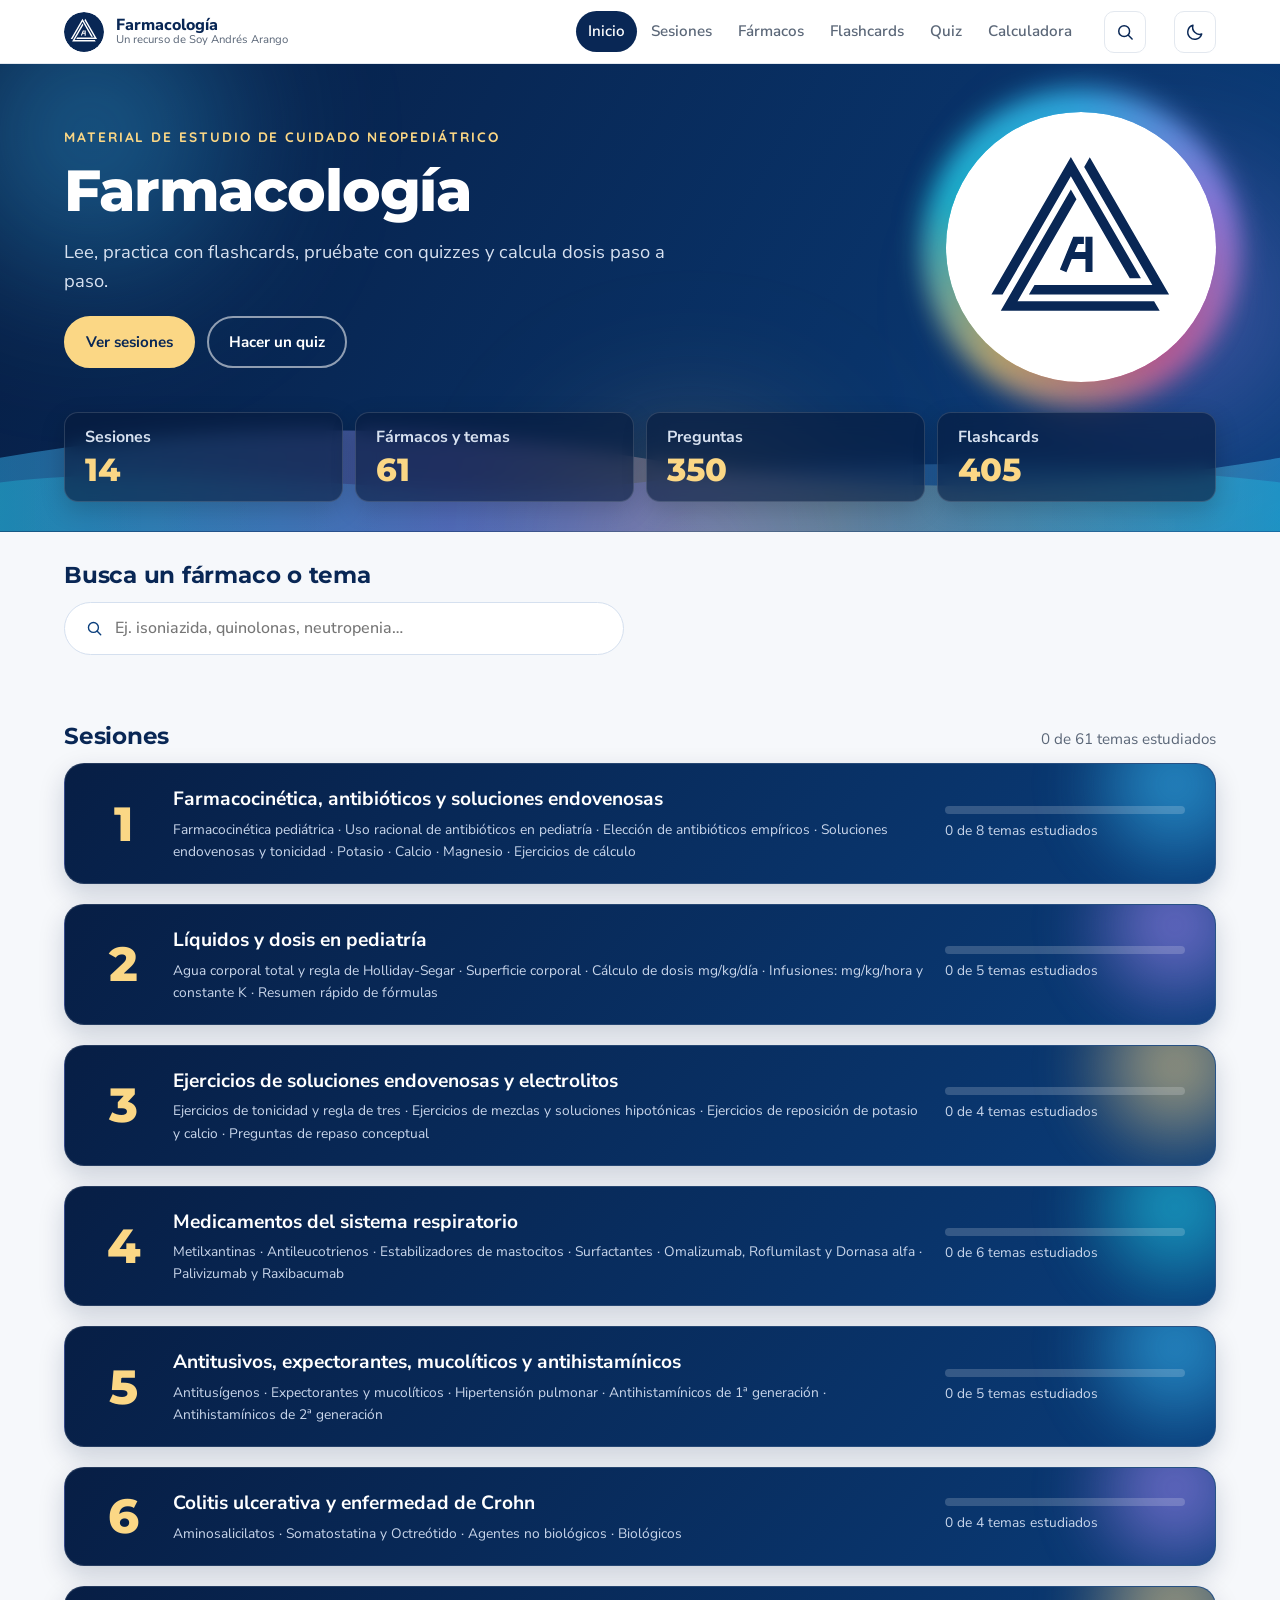
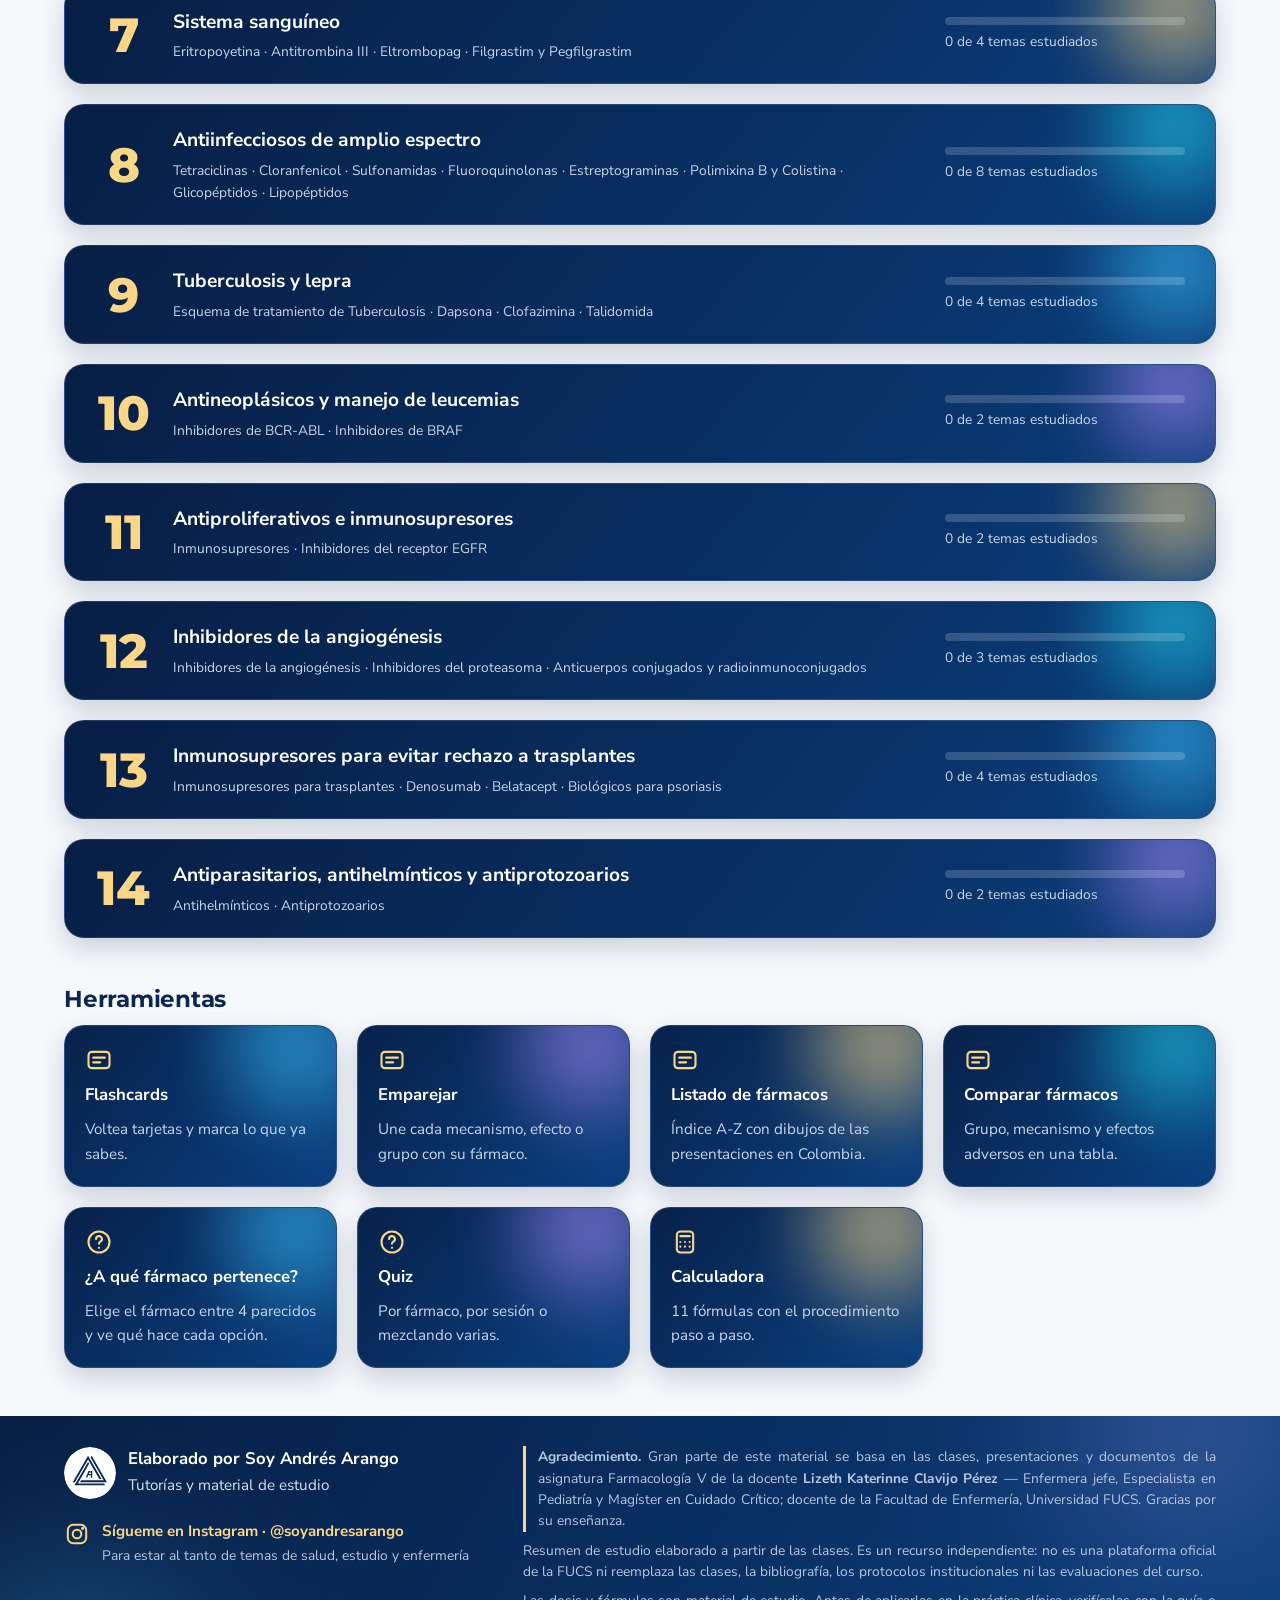
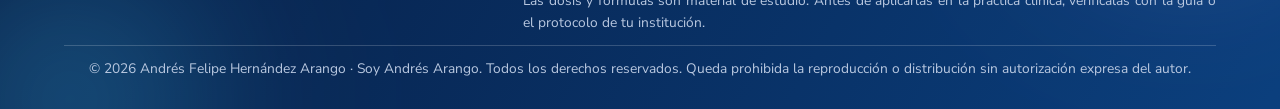
==== index.html @ 8462ab3a "Contenido de los temas más visual: tarjetas, fichas, pasos, puntos y datos destacados Co-Authored-By" ====
<!DOCTYPE html>
<html lang="es">
<head>
<meta charset="UTF-8">
<meta name="viewport" content="width=device-width, initial-scale=1.0">
<title>Farmacología · Soy Andrés Arango</title>
<meta name="description" content="Tutorías y material de estudio de Farmacología en Enfermería. Elaborado por Soy Andrés Arango.">
<meta name="author" content="Andrés Arango">
<meta name="robots" content="noindex, nofollow, noimageindex">
<meta name="color-scheme" content="light">
<!-- Pone el tema (claro u oscuro) antes de pintar para evitar el parpadeo -->
<script>(function(){var t=null;try{t=localStorage.getItem('farmacologia-tema');}catch(e){}if(t!=='oscuro'&&t!=='claro'){t='claro';}document.documentElement.setAttribute('data-tema',t);})();</script>
<link rel="icon" type="image/svg+xml" href="assets/branding/favicon.svg">
<link rel="icon" type="image/png" sizes="32x32" href="assets/branding/favicon-32.png">
<link rel="apple-touch-icon" href="assets/branding/apple-touch-icon.png">

<link rel="preconnect" href="https://fonts.googleapis.com">
<link rel="preconnect" href="https://fonts.gstatic.com" crossorigin>
<link rel="stylesheet" href="https://fonts.googleapis.com/css2?family=Quicksand:wght@500;600;700&family=Montserrat:wght@600;700;800;900&family=Nunito+Sans:opsz,wght@6..12,400;6..12,600;6..12,700;6..12,800&display=swap">

<link rel="stylesheet" href="css/01-variables.css?v=20261124h">
<link rel="stylesheet" href="css/02-base.css?v=20261124h">
<link rel="stylesheet" href="css/03-componentes.css?v=20261124h">
<link rel="stylesheet" href="css/04-vistas.css?v=20261124h">
<link rel="stylesheet" href="css/05-oscuro.css?v=20261124h">
</head>

<body>
<a class="saltar" href="#" data-accion="saltar">Saltar al contenido</a>

<header class="barra">
    <div class="barra__int">
        <a class="firma" href="#/inicio" aria-label="Farmacología, inicio. Un recurso de Soy Andrés Arango">
            <img class="firma__logo" src="assets/branding/logo-soy-andres-arango-circulo-azul.svg" alt="" width="40" height="40">
            <span class="firma__txt"><b>Farmacología</b><small>Un recurso de Soy Andrés Arango</small></span>
        </a>

        <nav class="nav" id="nav" aria-label="Principal">
            <a href="#/inicio"      data-sec="inicio">Inicio</a>
            <a href="#/sesiones"    data-sec="sesiones">Sesiones</a>
            <a href="#/farmacos"   data-sec="listado">Fármacos</a>
            <a href="#/flashcards"  data-sec="flashcards">Flashcards</a>
            <a href="#/quiz"        data-sec="quiz">Quiz</a>
            <a href="#/calculadora" data-sec="calculadora">Calculadora</a>
        </nav>

        <a class="btn-tema btn-lupa" href="#/buscar" data-sec="buscar" aria-label="Buscar" title="Buscar">
            <svg class="icono" viewBox="0 0 24 24" fill="none" stroke="currentColor" stroke-width="1.8" stroke-linecap="round" stroke-linejoin="round" aria-hidden="true"><circle cx="11" cy="11" r="6.5"/><path d="M16 16l4.5 4.5"/></svg>
        </a>

        <button type="button" class="btn-tema" data-accion="tema" aria-pressed="false" aria-label="Cambiar a modo oscuro" title="Modo oscuro">
            <svg class="icono luna" viewBox="0 0 24 24" fill="none" stroke="currentColor" stroke-width="1.8" stroke-linecap="round" stroke-linejoin="round" aria-hidden="true"><path d="M20 14.5A8.5 8.5 0 0 1 9.5 4a8.5 8.5 0 1 0 10.5 10.5z"/></svg>
            <svg class="icono sol" viewBox="0 0 24 24" fill="none" stroke="currentColor" stroke-width="1.8" stroke-linecap="round" stroke-linejoin="round" aria-hidden="true"><circle cx="12" cy="12" r="4"/><path d="M12 2.5v2.2M12 19.3v2.2M2.5 12h2.2M19.3 12h2.2M5.3 5.3l1.6 1.6M17.1 17.1l1.6 1.6M18.7 5.3l-1.6 1.6M6.9 17.1l-1.6 1.6"/></svg>
        </button>

        <button class="btn-icono barra__menu" aria-controls="nav" aria-expanded="false" aria-label="Abrir menú" data-accion="menu">
            <svg class="icono" viewBox="0 0 24 24" fill="none" stroke="currentColor" stroke-width="1.8" stroke-linecap="round" aria-hidden="true"><path d="M4 7h16M4 12h16M4 17h16"/></svg>
        </button>
    </div>
</header>

<main id="app" tabindex="-1"></main>

<footer class="pie">
    <div class="pie__int">
        <div>
            <div class="pie__autor">
                <img src="assets/branding/logo-soy-andres-arango-circulo-blanco.svg" alt="Logo Soy Andrés Arango" width="52" height="52">
                <div>
                    <b>Elaborado por Soy Andrés Arango</b>
                    <span>Tutorías y material de estudio</span>
                </div>
            </div>
            <a class="pie__insta" href="https://www.instagram.com/soyandresarango/" target="_blank" rel="noopener">
                <svg class="icono" viewBox="0 0 24 24" fill="none" stroke="currentColor" stroke-width="1.8" stroke-linecap="round" stroke-linejoin="round" aria-hidden="true"><rect x="3.5" y="3.5" width="17" height="17" rx="5"/><circle cx="12" cy="12" r="4"/><circle cx="17.2" cy="6.8" r=".6" fill="currentColor"/></svg>
                <span><b>Sígueme en Instagram · @soyandresarango</b><small>Para estar al tanto de temas de salud, estudio y enfermería</small></span>
            </a>
        </div>
        <div class="pie__nota">
            <p class="pie__gracias"><b>Agradecimiento.</b> Gran parte de este material se basa en las clases, presentaciones y documentos de la asignatura Farmacología V de la docente <b>Lizeth Katerinne Clavijo Pérez</b> — Enfermera jefe, Especialista en Pediatría y Magíster en Cuidado Crítico; docente de la Facultad de Enfermería, Universidad FUCS. Gracias por su enseñanza.</p>
            <p>Resumen de estudio elaborado a partir de las clases. Es un recurso independiente: no es una plataforma oficial de la FUCS ni reemplaza las clases, la bibliografía, los protocolos institucionales ni las evaluaciones del curso.</p>
            <p>Las dosis y fórmulas son material de estudio. Antes de aplicarlas en la práctica clínica, verifícalas con la guía o el protocolo de tu institución.</p>
        </div>
        <p class="pie__legal">© 2026 Andrés Felipe Hernández Arango · Soy Andrés Arango. Todos los derechos reservados. Queda prohibida la reproducción o distribución sin autorización expresa del autor.</p>
    </div>
</footer>

<!-- Orden de carga: datos → núcleo → componentes → vistas → arranque.
     Scripts clásicos (no módulos) para que funcione abriendo index.html con doble clic. -->
<script src="data/contenido.js?v=20261124h"></script>
<script src="data/presentaciones.js?v=20261124h"></script>

<script src="js/core/00-util.js?v=20261124h"></script>
<script src="js/core/01-markdown.js?v=20261124h"></script>
<script src="js/core/02-datos.js?v=20261124h"></script>
<script src="js/core/03-estado.js?v=20261124h"></script>
<script src="js/core/04-router.js?v=20261124h"></script>
<script src="js/core/05-acceso.js?v=20261124h"></script>
<script src="js/core/06-tema.js?v=20261124h"></script>
<script src="js/core/07-pares.js?v=20261124h"></script>

<script src="js/components/alcance.js?v=20261124h"></script>
<script src="js/components/flashcards.js?v=20261124h"></script>
<script src="js/components/quiz.js?v=20261124h"></script>
<script src="js/components/formulas.js?v=20261124h"></script>
<script src="js/components/banco.js?v=20261124h"></script>
<script src="js/components/frascos.js?v=20261124h"></script>

<script src="js/modules/inicio.js?v=20261124h"></script>
<script src="js/modules/sesiones.js?v=20261124h"></script>
<script src="js/modules/esquema.js?v=20261124h"></script>
<script src="js/modules/farmaco.js?v=20261124h"></script>
<script src="js/modules/practica.js?v=20261124h"></script>
<script src="js/modules/calculadora.js?v=20261124h"></script>
<script src="js/modules/examen.js?v=20261124h"></script>
<script src="js/modules/recurso.js?v=20261124h"></script>
<script src="js/modules/buscar.js?v=20261124h"></script>
<script src="js/modules/emparejar.js?v=20261124h"></script>
<script src="js/modules/distractores.js?v=20261124h"></script>
<script src="js/modules/comparar.js?v=20261124h"></script>
<script src="js/modules/listado.js?v=20261124h"></script>
<script src="js/modules/banco.js?v=20261124h"></script>
<script src="js/modules/progreso.js?v=20261124h"></script>

<script src="js/99-arranque.js?v=20261124h"></script>
</body>
</html>
---- css/01-variables.css ----
/* ============================================================
   FARMACOLOGÍA — Tokens de diseño
   Familia visual de los recursos de Soy Andrés Arango
   (OVA de Arritmias, JULIA): misma paleta, misma escala de
   espaciado, sombras teñidas de azul y radios amplios.

   UN COLOR, UN TRABAJO
   Azul profundo  → estructura: navegación, títulos, bloques clave.
   Azul           → interacción: enlaces, botones, foco.
   Amarillo       → acento: marca de "lo importante", nunca texto
                    sobre blanco (no alcanza contraste).
   Blanco         → la mayor parte de la superficie.
   Estados        → escala propia, SIEMPRE acompañada de texto
                    y de un glifo (no dependen sólo del color).
   ============================================================ */

:root {
    /* Paleta principal */
    --azul-profundo: #092755;
    --azul:          #0A3E7C;
    --amarillo:      #FBD785;
    --blanco:        #FFFFFF;

    /* Derivados */
    --azul-tinte:     #EEF3FA;      /* fondo de selección / hover */
    --azul-linea:     #D5E0EF;
    --amarillo-tinte: #FEF6E2;      /* fondo de notas pedagógicas */
    --amarillo-borde: #F1D08A;

    /* Texto y superficies */
    --tx:        #1F2A3A;
    --tx-suave:  #5B6778;
    --tx-tenue:  #637085;
    --bg:        #FFFFFF;
    --bg-alt:    #F6F8FB;
    --linea:     #E3E8EF;

    /* Estados de estudio (ver componente .estado) */
    --st-pendiente:  #637085;
    --st-estudio:    #0A3E7C;
    --st-practicado: #9A6A12;
    --st-dominado:   #3F7A52;

    /* Retroalimentación */
    --ok:        #2F6B45;
    --ok-fondo:  #E7F2EA;
    --err:       #9D2A1F;
    --err-fondo: #FAE9E6;

    /* Tipografía */
    --f-main:    'Nunito Sans', 'Segoe UI', system-ui, -apple-system, sans-serif;
    --f-display: 'Montserrat', 'Nunito Sans', 'Segoe UI', sans-serif;

    --t-xs:  .78rem;
    --t-sm:  .875rem;
    --t-md:  1rem;
    --t-lg:  1.15rem;
    --t-xl:  1.45rem;
    --t-2xl: clamp(1.7rem, 3.2vw, 2.3rem);

    /* Espaciado — escala 8 px (idéntica al OVA) */
    --s-1: 4px;
    --s-2: 8px;
    --s-3: 12px;
    --s-4: 20px;
    --s-5: 30px;
    --s-6: 48px;

    /* Forma */
    --r-lg: 20px;
    --r-md: 14px;
    --r-sm: 10px;
    --r-pill: 999px;
    --sombra:    0 10px 30px rgba(9, 39, 85, .07);
    --sombra-sm: 0 2px 6px rgba(9, 39, 85, .06);

    --ancho: 1120px;
    --alto-barra: 64px;
    --t-anim: .18s;
}

@media (prefers-reduced-motion: reduce) {
    :root { --t-anim: 0s; }
}

/* ── Tokens semánticos (permiten el modo oscuro sin tocar los componentes) ──
   --sup      superficie de tarjetas, paneles y barra
   --titulo   color de títulos y texto de énfasis
   --enlace   color de enlaces y acentos de interacción
   --sel      fondo de botones y elementos seleccionados
   --amb…     texto sobre los tintes ámbar de los datos de examen
   En modo claro valen exactamente lo que valían antes. */
:root {
    --sup: #FFFFFF;
    --titulo: var(--azul-profundo);
    --enlace: var(--azul);
    --sel: var(--azul-profundo);
    --amb: #6B4A06;
    --amb2: #5C4308;
    --amb3: #4A3606;
    --amb-ex: #8A5E0E;
}
---- css/02-base.css ----
/* ============================================================
   BASE · reinicio, tipografía, barra superior y pie
   ============================================================ */
*, *::before, *::after { box-sizing: border-box; }
html { -webkit-text-size-adjust: 100%; scroll-padding-top: calc(var(--alto-barra) + 16px); }
body {
    margin: 0; font-family: var(--f-main); font-size: var(--t-md); line-height: 1.6;
    color: var(--tx); background: var(--bg-alt);
}
img { max-width: 100%; height: auto; }
a { color: var(--enlace); text-underline-offset: 3px; }
a:hover { color: var(--titulo); }
h1, h2, h3, h4 { color: var(--titulo); line-height: 1.2; margin: 0 0 var(--s-3); }
h1 { font-family: var(--f-display); font-size: var(--t-2xl); font-weight: 800; letter-spacing: -.02em; }
h2 { font-size: var(--t-xl); font-weight: 800; }
h3 { font-size: var(--t-lg); font-weight: 700; }
p { margin: 0 0 var(--s-3); }
code { font-family: ui-monospace, Consolas, monospace; font-size: .92em; }
:focus-visible { outline: 3px solid var(--azul); outline-offset: 2px; border-radius: 4px; }
main:focus { outline: none; }
.icono { width: 1.15em; height: 1.15em; flex: none; }

/* ── Barra superior ── */
.barra {
    position: sticky; top: 0; z-index: 50; height: var(--alto-barra);
    background: var(--sup); border-bottom: 1px solid var(--linea);
}
.barra__int { max-width: var(--ancho); height: 100%; margin: 0 auto; padding: 0 var(--s-4); display: flex; align-items: center; gap: var(--s-4); }
.firma { display: flex; align-items: center; gap: var(--s-3); text-decoration: none; color: var(--titulo); margin-right: auto; }
.firma__logo { border-radius: 50%; flex: none; }
.firma__txt { display: flex; flex-direction: column; line-height: 1.15; }
.firma__txt b { font-weight: 800; font-size: 1rem; }
.firma__txt small { font-size: .7rem; color: var(--tx-suave); }
.nav { display: flex; gap: 2px; }
.nav a {
    padding: 8px 12px; border-radius: var(--r-pill); text-decoration: none;
    font-size: var(--t-sm); font-weight: 600; color: var(--tx-suave); white-space: nowrap;
}
.nav a:hover { background: var(--azul-tinte); color: var(--titulo); }
.nav a[aria-current="page"] { background: var(--sel); color: var(--blanco); }
.btn-icono { display: none; border: 1px solid var(--linea); background: var(--sup); width: 42px; height: 42px; border-radius: var(--r-sm); color: var(--titulo); cursor: pointer; align-items: center; justify-content: center; }
.btn-icono .icono { width: 22px; height: 22px; }

@media (max-width: 1120px) {
    .btn-icono { display: inline-flex; }
    .nav {
        display: none; position: absolute; top: var(--alto-barra); left: 0; right: 0;
        flex-direction: column; padding: var(--s-3) var(--s-4) var(--s-4);
        background: var(--sup); border-bottom: 1px solid var(--linea); box-shadow: var(--sombra);
    }
    .nav.abierta { display: flex; }
    .nav a { padding: 12px 14px; border-radius: var(--r-sm); }
}

/* ── Pie ── */
.pie { margin-top: var(--s-6); background: var(--azul-profundo); color: #D7E1F0; }
.pie__int { max-width: var(--ancho); margin: 0 auto; padding: var(--s-5) var(--s-4); display: grid; grid-template-columns: 1fr 1.4fr; gap: var(--s-5); }
.pie__autor { display: flex; align-items: center; gap: var(--s-3); margin-bottom: var(--s-4); }
.pie__autor img { border-radius: 50%; flex: none; }
.pie__autor b { display: block; color: var(--blanco); font-size: 1.05rem; }
.pie__autor span { font-size: var(--t-sm); }
.pie__insta { display: flex; gap: var(--s-3); align-items: flex-start; color: var(--amarillo); text-decoration: none; }
.pie__insta .icono { width: 26px; height: 26px; margin-top: 2px; }
.pie__insta b { display: block; font-size: var(--t-sm); }
.pie__insta small { color: #B9C8E0; font-size: var(--t-xs); }
.pie__insta:hover { color: var(--amarillo); text-decoration: none; }
.pie__insta:hover b { text-decoration: underline; text-underline-offset: 3px; }
.pie__insta:hover small { color: #D7E1F0; text-decoration: none; }
.pie__nota p { font-size: var(--t-xs); line-height: 1.55; margin-bottom: var(--s-2); color: #B9C8E0; }
.pie__copy { color: var(--blanco) !important; font-weight: 600; padding-top: var(--s-2); border-top: 1px solid rgba(255,255,255,.18); }
@media (max-width: 760px) { .pie__int { grid-template-columns: 1fr; } }

@media (prefers-reduced-motion: reduce) { * { transition: none !important; scroll-behavior: auto !important; } }
/* derechos de autor: mismo estilo que el texto de la nota, al final de la columna izquierda (alineado con el último renglón de la derecha) */
.pie__int > div:first-child { display: flex; flex-direction: column; }
.pie__copy--izq { margin: auto 0 0 !important; padding-top: var(--s-3); border-top: 0; font-size: var(--t-xs); line-height: 1.55; font-weight: 400; color: #B9C8E0 !important; text-align: justify; hyphens: auto; }
.pie__nota p { text-align: justify; hyphens: auto; }
.pie__nota { display: flex; flex-direction: column; justify-content: flex-end; }
.pie__nota p:last-child { margin-bottom: 0; }
---- css/03-componentes.css ----
/* ============================================================
   COMPONENTES · botones, chips, paneles, flashcards, quiz,
   barra de progreso, formularios
   ============================================================ */

/* ── Botones ── */
.btn {
    display: inline-flex; align-items: center; justify-content: center; gap: 8px;
    padding: 12px 20px; border: 2px solid var(--sel); border-radius: var(--r-pill);
    background: var(--sel); color: var(--blanco); font: inherit; font-weight: 700; font-size: var(--t-sm);
    text-decoration: none; cursor: pointer; transition: background var(--t-anim), transform var(--t-anim);
}
.btn:hover { background: var(--azul); border-color: var(--azul); color: var(--blanco); }
.btn:active { transform: translateY(1px); }
.btn:disabled { opacity: .45; cursor: not-allowed; }
.btn--sec { background: var(--sup); color: var(--titulo); border-color: var(--azul-linea); }
.btn--sec:hover { background: var(--azul-tinte); color: var(--titulo); border-color: var(--azul); }
.btn--amarillo { background: var(--amarillo); border-color: var(--amarillo); color: var(--titulo); }
.btn--amarillo:hover { background: #FFE3A3; border-color: #FFE3A3; color: var(--titulo); }
.btn--fantasma { background: transparent; border-color: rgba(255,255,255,.55); color: var(--blanco); }
.btn--fantasma:hover { background: rgba(255,255,255,.12); border-color: var(--blanco); color: var(--blanco); }
.btn--chico { padding: 7px 14px; font-size: var(--t-xs); }
.btn--sabe.btn--on, .btn--sabe:hover { background: var(--st-dominado); border-color: var(--st-dominado); color: var(--blanco); }
.btn--rep.btn--on { background: var(--amarillo-tinte); border-color: var(--amarillo-borde); color: var(--amb); }
.btn--rep { background: var(--sup); color: var(--amb); border-color: var(--amarillo-borde); }
.btn--rep:hover { background: var(--amarillo-tinte); color: var(--amb); border-color: var(--amarillo-borde); }
.fila-botones { display: flex; flex-wrap: wrap; gap: var(--s-3); margin-top: var(--s-4); }

/* ── Chips ── */
.chips { display: flex; flex-wrap: wrap; gap: var(--s-2); margin-bottom: var(--s-4); }
.chips--off { opacity: .4; pointer-events: none; }
.chip {
    display: inline-flex; align-items: center; padding: 6px 14px; border-radius: var(--r-pill);
    border: 1.5px solid var(--azul-linea); background: var(--sup); color: var(--titulo);
    font: inherit; font-size: var(--t-xs); font-weight: 600; cursor: pointer;
}
.chip:hover { background: var(--azul-tinte); }
.chip[aria-pressed="true"] { background: var(--sel); border-color: var(--sel); color: var(--blanco); }
.chip--fijo { cursor: default; background: var(--azul-tinte); border-color: transparent; }
.chip--fijo:hover { background: var(--azul-tinte); }
.chip--amarillo { background: var(--amarillo-tinte); border-color: var(--amarillo-borde); color: var(--amb); cursor: default; }

/* ── Paneles ── */
.panel { background: var(--sup); border: 1px solid var(--linea); border-radius: var(--r-lg); padding: var(--s-5); box-shadow: var(--sombra-sm); }
.panel__tit { font-size: var(--t-lg); }
.ayuda { color: var(--tx-suave); font-size: var(--t-sm); }
.ayuda--centro { text-align: center; margin-top: var(--s-3); }
.aviso { margin-top: var(--s-5); padding: var(--s-3) var(--s-4); background: var(--amarillo-tinte); border: 1px solid var(--amarillo-borde); border-radius: var(--r-md); font-size: var(--t-sm); color: var(--amb2); }
.vacio { text-align: center; padding: var(--s-6) var(--s-4); }

/* ── Formularios ── */
.campo { display: flex; flex-direction: column; gap: 6px; margin-bottom: var(--s-4); font-size: var(--t-sm); font-weight: 600; color: var(--titulo); }
.campo select, .campo input, .buscador input {
    font: inherit; font-weight: 500; color: var(--tx); padding: 11px 14px;
    border: 1.5px solid var(--azul-linea); border-radius: var(--r-sm); background: var(--sup); width: 100%;
}
.campo select:focus, .campo input:focus, .buscador input:focus { outline: 3px solid rgba(10,62,124,.25); border-color: var(--azul); }
.campo__inp { display: flex; align-items: center; gap: var(--s-2); }
.campo__inp em { font-style: normal; font-weight: 600; color: var(--tx-suave); white-space: nowrap; min-width: 4.5em; }
.check { display: flex; gap: var(--s-2); align-items: center; font-size: var(--t-sm); margin-bottom: var(--s-4); cursor: pointer; }
.check input { width: 18px; height: 18px; accent-color: var(--azul-profundo); }

/* ── Barra de progreso ── */
.barra-prog { height: 8px; background: var(--azul-tinte); border-radius: var(--r-pill); overflow: hidden; }
.barra-prog i { display: block; height: 100%; background: var(--azul); border-radius: var(--r-pill); transition: width .3s; }

/* ── Estado ── */
.estado { font-size: var(--t-xs); font-weight: 700; color: var(--st-pendiente); display: inline-flex; gap: 4px; align-items: center; }
.estado--ok { color: var(--st-dominado); }

/* ── Flashcards ── */
.fc__top { display: flex; justify-content: space-between; align-items: center; gap: var(--s-3); margin-bottom: var(--s-2); font-size: var(--t-sm); color: var(--tx-suave); }
.fc .barra-prog, .quiz .barra-prog { margin-bottom: var(--s-4); }
.fc__carta {
    display: flex; flex-direction: column; justify-content: center; align-items: center; text-align: center; gap: var(--s-3);
    width: 100%; min-height: 280px; padding: var(--s-5); cursor: pointer; font: inherit; color: var(--blanco);
    background: linear-gradient(160deg, var(--azul-profundo), var(--azul)); border: 0; border-radius: var(--r-lg); box-shadow: var(--sombra);
}
.fc__carta--resp { background: var(--sup); color: var(--tx); border: 2px solid var(--azul); }
.fc__lado { font-size: var(--t-xs); font-weight: 800; letter-spacing: .12em; text-transform: uppercase; color: var(--amarillo); }
.fc__carta--resp .fc__lado { color: var(--enlace); }
.fc__txt { font-size: 1.3rem; font-weight: 600; line-height: 1.4; }
.fc__pista { font-size: var(--t-xs); opacity: .75; }
.fc__acciones { display: flex; flex-wrap: wrap; gap: var(--s-2); justify-content: center; margin-top: var(--s-4); }

/* ── Quiz ── */
.quiz__tipo { font-size: var(--t-xs); font-weight: 800; letter-spacing: .1em; text-transform: uppercase; color: var(--enlace); margin-bottom: var(--s-2); }
.quiz__texto { font-size: 1.3rem; font-weight: 700; margin-bottom: var(--s-4); }
.opciones { display: grid; gap: var(--s-3); }
.op {
    display: flex; gap: var(--s-3); align-items: flex-start; text-align: left; width: 100%; padding: 14px 16px;
    background: var(--sup); border: 2px solid var(--azul-linea); border-radius: var(--r-md);
    font: inherit; color: var(--tx); cursor: pointer; transition: border-color var(--t-anim), background var(--t-anim);
}
.op b { flex: none; width: 28px; height: 28px; display: grid; place-items: center; border-radius: 50%; background: var(--azul-tinte); color: var(--titulo); font-size: var(--t-sm); text-transform: uppercase; }
.op:hover:not(:disabled) { border-color: var(--azul); background: var(--azul-tinte); }
.op:disabled { cursor: default; }
.op--ok { border-color: var(--ok); background: var(--ok-fondo); }
.op--ok b { background: var(--ok); color: var(--blanco); }
.op--mal { border-color: var(--err); background: var(--err-fondo); }
.op--mal b { background: var(--err); color: var(--blanco); }
.feedback { margin-top: var(--s-4); padding: var(--s-3) var(--s-4); border-radius: var(--r-md); font-size: var(--t-sm); }
.feedback--ok { background: var(--ok-fondo); color: var(--ok); }
.feedback--mal { background: var(--err-fondo); color: var(--err); }
.feedback a { color: inherit; font-weight: 700; }
.resultado { text-align: center; }
.resultado__big { font-family: var(--f-display); font-size: 4rem; color: var(--titulo); line-height: 1; margin: var(--s-3) 0; }
.resultado__big small { font-size: 1.6rem; color: var(--tx-tenue); }
.resultado__num { font-size: var(--t-lg); }
.resultado .fila-botones { justify-content: center; }
.resultado h3 { text-align: left; margin-top: var(--s-5); }
.falladas { text-align: left; padding-left: 1.2em; font-size: var(--t-sm); }
.falladas li { margin-bottom: var(--s-3); }
.ok-txt { color: var(--ok); font-weight: 600; }
.mal-txt { color: var(--err); font-weight: 600; }
---- css/04-vistas.css ----
/* ============================================================
   VISTAS · inicio, sesiones, lectura de fármaco, calculadora,
   datos de examen, progreso
   ============================================================ */
.pagina { max-width: var(--ancho); margin: 0 auto; padding: var(--s-5) var(--s-4) 0; }
.pagina--lectura { max-width: 860px; }
.pagina--estrecha { max-width: 720px; }
.cabecera { margin-bottom: var(--s-5); }
.eyebrow { font-size: var(--t-xs); font-weight: 800; letter-spacing: .12em; text-transform: uppercase; color: var(--enlace); margin-bottom: var(--s-2); }
.eyebrow--claro { color: var(--amarillo); }
.lead { font-size: var(--t-lg); color: var(--tx-suave); max-width: none; }
.migas { display: flex; flex-wrap: wrap; gap: var(--s-2); font-size: var(--t-sm); color: var(--tx-suave); margin-bottom: var(--s-4); }
.migas a { text-decoration: none; }
.migas b { color: var(--titulo); font-weight: 600; }
.cabecera__prog { max-width: 420px; }
.cabecera__prog small { color: var(--tx-suave); font-size: var(--t-xs); }

/* ── Hero ── */
.hero { background: linear-gradient(135deg, var(--azul-profundo) 0%, var(--azul) 100%); color: var(--blanco); }
.hero__int { max-width: var(--ancho); margin: 0 auto; padding: var(--s-6) var(--s-4) var(--s-5); }
.hero h1 { color: var(--blanco); font-size: clamp(2.3rem, 6vw, 3.6rem); margin-bottom: var(--s-3); }
.hero__lead { font-size: var(--t-lg); color: #D7E1F0; max-width: 58ch; }
.cifras { display: grid; grid-template-columns: repeat(auto-fit, minmax(150px, 1fr)); gap: var(--s-3); margin: var(--s-5) 0 0; }
.cifras > div { background: rgba(255,255,255,.1); border-radius: var(--r-md); padding: var(--s-3) var(--s-4); }
.cifras dt { font-size: var(--t-xs); color: #B9C8E0; font-weight: 600; }
.cifras dd { margin: 0; font-family: var(--f-display); font-size: 2rem; line-height: 1.2; color: var(--amarillo); }
.cifras--claro { margin: 0 0 var(--s-5); }
.cifras--claro > div { background: var(--sup); border: 1px solid var(--linea); }
.cifras--claro dt { color: var(--tx-suave); }
.cifras--claro dd { color: var(--titulo); }
.cifras--claro dd small { font-size: 1rem; color: var(--tx-tenue); }

/* ── Inicio ── */
.seccion-inicio { margin-bottom: var(--s-6); }
.seccion-inicio__cab { display: flex; justify-content: space-between; align-items: baseline; flex-wrap: wrap; gap: var(--s-2); }
.buscador { display: flex; align-items: center; gap: var(--s-3); background: var(--sup); border: 1.5px solid var(--azul-linea); border-radius: var(--r-pill); padding: 0 var(--s-4); max-width: 560px; margin-bottom: var(--s-4); color: var(--enlace); }
.buscador input { border: 0; padding: 13px 0; background: transparent; }
.buscador input:focus { outline: none; }
.buscador:focus-within { border-color: var(--azul); outline: 3px solid rgba(10,62,124,.2); }
.rejilla { display: grid; grid-template-columns: repeat(auto-fill, minmax(260px, 1fr)); gap: var(--s-4); }
.lista-sesiones { display: grid; gap: var(--s-4); }
.herramientas { display: grid; grid-template-columns: repeat(auto-fit, minmax(220px, 1fr)); gap: var(--s-4); }
.herr { display: flex; flex-direction: column; gap: var(--s-2); padding: var(--s-4); background: var(--sup); border: 1px solid var(--linea); border-radius: var(--r-lg); text-decoration: none; color: var(--tx); box-shadow: var(--sombra-sm); transition: transform var(--t-anim), box-shadow var(--t-anim), border-color var(--t-anim); }
.herr:hover { transform: translateY(-2px); box-shadow: var(--sombra); border-color: var(--azul); color: var(--tx); }
.herr .icono { width: 28px; height: 28px; color: var(--enlace); }
.herr b { color: var(--titulo); font-size: 1.05rem; }
.herr span { font-size: var(--t-sm); color: var(--tx-suave); }
.herr--ex { background: var(--amarillo-tinte); border-color: var(--amarillo-borde); }
.herr--ex .icono { color: #9A6A12; }

.tarjeta-s { display: grid; grid-template-columns: auto 1fr minmax(160px, 240px); gap: var(--s-4); align-items: center; padding: var(--s-4) var(--s-5); background: var(--sup); border: 1px solid var(--linea); border-radius: var(--r-lg); text-decoration: none; color: var(--tx); box-shadow: var(--sombra-sm); transition: transform var(--t-anim), box-shadow var(--t-anim), border-color var(--t-anim); }
.tarjeta-s:hover { transform: translateY(-2px); box-shadow: var(--sombra); border-color: var(--azul); color: var(--tx); }
.tarjeta-s__n { font-family: var(--f-display); font-size: 3rem; line-height: 1; color: var(--enlace); min-width: 1.2em; text-align: center; }
.tarjeta-s__txt small { display: block; font-size: var(--t-xs); font-weight: 800; letter-spacing: .1em; text-transform: uppercase; color: var(--tx-tenue); }
.tarjeta-s__txt b { display: block; font-size: 1.2rem; color: var(--titulo); }
.tarjeta-s__lista { display: block; font-size: var(--t-xs); color: var(--tx-suave); margin-top: 4px; }
.tarjeta-s__prog small { display: block; margin-top: 6px; font-size: var(--t-xs); color: var(--tx-suave); }
@media (max-width: 700px) { .tarjeta-s { grid-template-columns: auto 1fr; } .tarjeta-s__prog { grid-column: 1 / -1; } }

.tarjeta-f { display: flex; flex-direction: column; gap: var(--s-2); padding: var(--s-4); background: var(--sup); border: 1px solid var(--linea); border-radius: var(--r-lg); text-decoration: none; color: var(--tx); box-shadow: var(--sombra-sm); transition: transform var(--t-anim), box-shadow var(--t-anim), border-color var(--t-anim); }
.tarjeta-f:hover { transform: translateY(-2px); box-shadow: var(--sombra); border-color: var(--azul); color: var(--tx); }
.tarjeta-f__top { display: flex; justify-content: space-between; align-items: center; gap: var(--s-2); }
.tarjeta-f__nom { font-size: 1.1rem; color: var(--titulo); line-height: 1.25; }
.tarjeta-f__grupo { font-size: var(--t-sm); color: var(--tx-suave); flex: 1; }
.tarjeta-f__meta { display: flex; flex-wrap: wrap; gap: var(--s-3); font-size: var(--t-xs); color: var(--tx-tenue); font-weight: 600; padding-top: var(--s-2); border-top: 1px solid var(--linea); }

.bloque-sesion { margin-bottom: var(--s-6); }
.bloque-sesion__cab { display: flex; justify-content: space-between; align-items: flex-end; flex-wrap: wrap; gap: var(--s-3); margin-bottom: var(--s-4); }
.bloque-sesion__cab h2 { margin: 0; }
.bloque-sesion__cab h2 a { text-decoration: none; }
.bloque-sesion__prog { width: 240px; max-width: 100%; }
.bloque-sesion__prog small { font-size: var(--t-xs); color: var(--tx-suave); }

/* ── Fármaco ── */
.meta { display: grid; gap: var(--s-3); margin: var(--s-4) 0; }
.meta span { padding: var(--s-3) var(--s-4); background: var(--sup); border-left: 4px solid var(--amarillo); border-radius: var(--r-sm); box-shadow: var(--sombra-sm); font-weight: 600; color: var(--titulo); }
.meta small { display: block; font-size: var(--t-xs); font-weight: 700; letter-spacing: .06em; text-transform: uppercase; color: var(--tx-tenue); }
.etiquetas { display: flex; flex-wrap: wrap; gap: var(--s-2); }
.indice { display: flex; flex-wrap: wrap; gap: var(--s-2); align-items: center; padding: var(--s-3) var(--s-4); background: var(--sup); border: 1px solid var(--linea); border-radius: var(--r-md); margin-bottom: var(--s-5); font-size: var(--t-sm); }
.indice b { color: var(--tx-suave); margin-right: var(--s-2); }
.indice a { padding: 4px 12px; background: var(--azul-tinte); border-radius: var(--r-pill); text-decoration: none; font-weight: 600; font-size: var(--t-xs); }
.indice a:hover { background: var(--azul-linea); }

.contenido { background: var(--sup); border: 1px solid var(--linea); border-radius: var(--r-lg); padding: var(--s-5); box-shadow: var(--sombra-sm); }
.seccion { padding-bottom: var(--s-4); }
.seccion + .seccion { border-top: 1px solid var(--linea); padding-top: var(--s-5); }
.seccion h2 { font-size: 1.35rem; }
.seccion h3 { margin-top: var(--s-4); }
.contenido ul, .contenido ol { padding-left: 1.3em; margin: 0 0 var(--s-3); }
.contenido li { margin-bottom: 4px; }
.contenido li > ul, .contenido li > ol { margin: 4px 0; }
.contenido strong { color: var(--titulo); }
.tabla-wrap { overflow-x: auto; margin: var(--s-3) 0 var(--s-4); border: 1px solid var(--linea); border-radius: var(--r-md); }
table { border-collapse: collapse; width: 100%; font-size: var(--t-sm); min-width: 420px; }
th { background: var(--azul-profundo); color: var(--blanco); text-align: left; font-weight: 700; padding: 10px 14px; }
td { padding: 10px 14px; border-top: 1px solid var(--linea); vertical-align: top; }
tbody tr:nth-child(even) { background: var(--bg-alt); }
tr.fila-examen, tr.fila-examen:nth-child(even) { background: var(--amarillo-tinte); box-shadow: inset 4px 0 0 var(--amarillo); }
li.item-examen { background: var(--amarillo-tinte); border-radius: 6px; padding: 2px 8px; margin-left: -8px; list-style-position: inside; }
blockquote { margin: var(--s-3) 0 var(--s-4); padding: var(--s-3) var(--s-4); border-radius: var(--r-md); }
blockquote p { margin: 0; }
blockquote p + p { margin-top: var(--s-2); }
blockquote.dato { background: var(--amarillo-tinte); border: 1.5px solid var(--amarillo-borde); border-left: 6px solid var(--amarillo); color: var(--amb3); }
blockquote.dato strong { color: var(--amb2); }
blockquote.nota { background: var(--azul-tinte); border-left: 4px solid var(--azul); }
.badge-examen { display: inline-block; vertical-align: middle; margin-left: var(--s-2); padding: 3px 10px; border-radius: var(--r-pill); background: var(--amarillo-tinte); border: 1px solid var(--amarillo-borde); color: var(--amb); font-family: var(--f-main); font-size: var(--t-xs); font-weight: 800; letter-spacing: .02em; }
pre { background: var(--azul-tinte); padding: var(--s-3) var(--s-4); border-radius: var(--r-md); overflow-x: auto; }
hr { border: 0; border-top: 1px solid var(--linea); margin: var(--s-4) 0; }
.paginado { display: flex; justify-content: space-between; gap: var(--s-3); margin-top: var(--s-5); }
.paginado a { display: flex; align-items: center; gap: var(--s-3); padding: var(--s-3) var(--s-4); background: var(--sup); border: 1px solid var(--linea); border-radius: var(--r-md); text-decoration: none; font-weight: 700; color: var(--titulo); max-width: 48%; }
.paginado a:hover { border-color: var(--azul); background: var(--azul-tinte); }
.paginado small { display: block; font-size: var(--t-xs); font-weight: 600; color: var(--tx-tenue); }
.paginado__sig { margin-left: auto; text-align: right; }

/* ── Practicar ── */
.barra-alcance { display: flex; justify-content: space-between; align-items: center; flex-wrap: wrap; gap: var(--s-3); padding: var(--s-3) var(--s-4); margin-bottom: var(--s-4); background: var(--sup); border: 1px solid var(--linea); border-radius: var(--r-md); font-size: var(--t-sm); }
.barra-alcance small { color: var(--tx-tenue); text-transform: uppercase; letter-spacing: .08em; font-weight: 700; }
.alcance__cuenta { font-size: var(--t-sm); font-weight: 600; color: var(--enlace); margin: 0 0 var(--s-3); }

/* ── Calculadora ── */
.calc { display: grid; grid-template-columns: 300px 1fr; gap: var(--s-5); align-items: start; }
.calc__lista { display: grid; gap: var(--s-2); position: sticky; top: calc(var(--alto-barra) + 16px); }
.calc__op { display: flex; gap: var(--s-3); align-items: center; text-align: left; padding: 10px 14px; background: var(--sup); border: 1.5px solid var(--linea); border-radius: var(--r-md); font: inherit; color: var(--tx); cursor: pointer; }
.calc__op:hover { border-color: var(--azul); background: var(--azul-tinte); }
.calc__op[aria-current="true"] { border-color: var(--sel); background: var(--sel); color: var(--blanco); }
.calc__op b { display: block; font-size: var(--t-sm); }
.calc__op small { display: block; font-size: var(--t-xs); opacity: .75; line-height: 1.3; }
.calc__n { flex: none; width: 28px; height: 28px; display: grid; place-items: center; border-radius: 50%; background: var(--azul-tinte); color: var(--titulo); font-weight: 800; font-size: var(--t-xs); }
.calc__op[aria-current="true"] .calc__n { background: var(--amarillo); }
.calc__panel { background: var(--sup); border: 1px solid var(--linea); border-radius: var(--r-lg); padding: var(--s-5); box-shadow: var(--sombra-sm); }
.calc__form { margin: var(--s-4) 0; max-width: 520px; }
.calc__vacio { padding: var(--s-4); background: var(--bg-alt); border: 1.5px dashed var(--azul-linea); border-radius: var(--r-md); text-align: center; color: var(--tx-suave); font-size: var(--t-sm); }
.resultados { display: grid; grid-template-columns: repeat(auto-fit, minmax(180px, 1fr)); gap: var(--s-3); margin-bottom: var(--s-4); }
.res { padding: var(--s-3) var(--s-4); background: var(--azul-profundo); color: var(--blanco); border-radius: var(--r-md); }
.res small { display: block; font-size: var(--t-xs); color: #B9C8E0; font-weight: 600; }
.res b { font-family: var(--f-display); font-size: 1.9rem; font-weight: 800; color: var(--amarillo); line-height: 1.2; }
.res span { margin-left: 6px; font-size: var(--t-sm); color: #D7E1F0; }
.pasos { list-style: none; padding: 0; margin: 0; display: grid; gap: var(--s-3); counter-reset: paso; }
.pasos li { padding: var(--s-3) var(--s-4); background: var(--bg-alt); border-left: 4px solid var(--azul); border-radius: var(--r-sm); }
.pasos li > b { display: block; color: var(--titulo); margin-bottom: var(--s-2); }
.paso__f { display: flex; flex-wrap: wrap; gap: var(--s-2); align-items: baseline; margin-bottom: 4px; }
.paso__f small { flex: none; min-width: 6.5em; font-size: var(--t-xs); font-weight: 700; color: var(--tx-tenue); text-transform: uppercase; letter-spacing: .06em; }
.paso__f code { white-space: pre-wrap; color: var(--tx); }
.paso__r { margin-top: var(--s-2); font-weight: 800; color: var(--enlace); font-size: 1.05rem; }
.paso__n { margin: var(--s-2) 0 0; font-size: var(--t-xs); color: var(--tx-suave); }
@media (max-width: 860px) {
    .calc { grid-template-columns: 1fr; }
    .calc__lista { position: static; grid-template-columns: repeat(auto-fit, minmax(210px, 1fr)); }
}

/* ── Datos de examen ── */
.ex-grupo { background: var(--sup); border: 1px solid var(--linea); border-radius: var(--r-lg); padding: var(--s-4) var(--s-5); margin-bottom: var(--s-4); box-shadow: var(--sombra-sm); }
.ex-grupo h3 a { text-decoration: none; }
.ex-lista { list-style: none; padding: 0; margin: 0; display: grid; gap: var(--s-3); }
.ex-lista li { padding: var(--s-3) var(--s-4); background: var(--amarillo-tinte); border-left: 5px solid var(--amarillo); border-radius: var(--r-sm); }
.ex-lista p { margin: 0; color: var(--amb3); }
.ex__sec { display: block; font-size: var(--t-xs); font-weight: 800; letter-spacing: .08em; text-transform: uppercase; color: var(--amb-ex); margin-bottom: 2px; }
.ex--sec { background: var(--azul-tinte); border-left-color: var(--azul); }
.ex--sec p { color: var(--tx); }

/* ── Progreso ── */
.debiles, .historial { list-style: none; padding: 0; margin: 0 0 var(--s-3); display: grid; gap: var(--s-2); }
.debiles li, .historial li { display: flex; align-items: center; gap: var(--s-3); flex-wrap: wrap; padding: var(--s-3) var(--s-4); background: var(--sup); border: 1px solid var(--linea); border-radius: var(--r-md); }
.debiles li a:first-child { text-decoration: none; margin-right: auto; }
.debiles span, .historial span { font-size: var(--t-sm); color: var(--tx-suave); }
.historial li b { flex: 1; font-size: var(--t-sm); }
.historial__nota { font-weight: 700; }

/* ── Modo estudio ── */
.sesion-estudio { display: grid; grid-template-columns: minmax(0, 380px) 1fr; gap: var(--s-5); align-items: start; }
.pila { display: grid; gap: var(--s-4); }
.segmento { display: flex; flex-wrap: wrap; gap: var(--s-2); }
.segmento button { display: flex; flex-direction: column; align-items: center; min-width: 78px; padding: 10px 14px; border: 1.5px solid var(--azul-linea); border-radius: var(--r-md); background: var(--sup); font: inherit; font-weight: 700; font-size: var(--t-sm); color: var(--titulo); cursor: pointer; }
.segmento button small { font-size: .68rem; font-weight: 600; color: var(--tx-suave); }
.segmento button:hover { background: var(--azul-tinte); }
.segmento button[aria-pressed="true"] { background: var(--sel); border-color: var(--sel); color: var(--blanco); }
.segmento button[aria-pressed="true"] small { color: var(--amarillo); }
.aviso--azul { margin: 0; background: var(--azul-tinte); border-color: var(--azul-linea); color: var(--titulo); }
.tarjeta { background: var(--sup); border: 1px solid var(--linea); border-radius: var(--r-lg); padding: var(--s-5); box-shadow: var(--sombra-sm); }
.tarjeta--alt { background: var(--azul-profundo); border-color: var(--azul-profundo); color: #D7E1F0; }
.tarjeta--alt h3 { color: var(--blanco); }
.tarjeta--alt .eyebrow { color: var(--amarillo); }
.tarjeta--alt .ayuda { color: #B9C8E0; }
.tarjeta--alt .btn { background: var(--amarillo); border-color: var(--amarillo); color: var(--titulo); }
.tarjeta--alt .btn:hover { background: #FFE3A3; border-color: #FFE3A3; }
.tarjeta--alt .btn--sec { background: transparent; border-color: rgba(255,255,255,.5); color: var(--blanco); }
.tarjeta--alt .btn--sec:hover { background: rgba(255,255,255,.12); }
.reloj-caja { text-align: center; }
.reloj { font-family: var(--f-display); font-size: clamp(3.4rem, 10vw, 5.5rem); line-height: 1.1; color: var(--blanco); margin: var(--s-3) 0; letter-spacing: .02em; }
.fila-botones--centro { justify-content: center; }
.bloques { list-style: none; margin: 0; padding: 0; display: grid; gap: var(--s-2); }
.bloque { display: flex; gap: var(--s-3); align-items: flex-start; padding: var(--s-3) var(--s-4); background: var(--sup); border: 1px solid var(--linea); border-radius: var(--r-md); }
.bloque__min { flex: none; width: 52px; text-align: center; font-family: var(--f-display); font-size: 1.5rem; color: var(--enlace); line-height: 1; }
.bloque__min small { display: block; font-family: var(--f-main); font-size: .65rem; font-weight: 700; color: var(--tx-tenue); text-transform: uppercase; }
.bloque b { display: block; color: var(--titulo); }
.bloque span { font-size: var(--t-sm); color: var(--tx-suave); }
.bloque.activo { border-color: var(--azul); box-shadow: 0 0 0 2px rgba(10,62,124,.18); }
.bloque.hecho { opacity: .55; }
.bloque.hecho b::before { content: "✓ "; color: var(--st-dominado); }
@media (max-width: 860px) { .sesion-estudio { grid-template-columns: 1fr; } }

/* ── Impresión (taller para copiar a mano o guardar en PDF) ── */
@media print {
    .barra, .pie, .migas, .indice, .paginado, .fila-botones, .btn { display: none !important; }
    body { background: #fff; }
    .pagina { max-width: none; padding: 0; }
    .contenido { border: 0; box-shadow: none; padding: 0; }
    .seccion { break-inside: avoid-page; }
    blockquote.dato { background: #fff; border: 1px solid #999; }
}

/* ── Acceso con clave (Datos examen) ── */
.candado { text-align: center; }
.candado__icono { width: 64px; height: 64px; margin: 0 auto var(--s-3); display: grid; place-items: center; border-radius: 50%; background: var(--azul-profundo); color: var(--amarillo); }
.candado__icono .icono { width: 30px; height: 30px; }
.candado .lead { margin-left: auto; margin-right: auto; }
.candado__form { max-width: 360px; margin: var(--s-4) auto 0; text-align: left; }
.candado__error { color: var(--err); background: var(--err-fondo); border-radius: var(--r-sm); padding: var(--s-2) var(--s-3); font-size: var(--t-sm); font-weight: 600; }
.candado .fila-botones { justify-content: center; }

/* ── Portada: texto a la izquierda, insignia del logo a la derecha ── */
.hero__fila { display: grid; grid-template-columns: minmax(0, 1fr) auto; gap: var(--s-5); align-items: center; }
.hero__logo { width: clamp(180px, 24vw, 270px); height: auto; border-radius: 50%; box-shadow: 0 14px 40px rgba(0, 0, 0, .28); }
@media (max-width: 760px) {
    .hero__fila { grid-template-columns: 1fr; gap: var(--s-4); }
    .hero__logo { order: -1; width: 96px; }
}

/* ── Acceso con clave: barra discreta al final de Sesiones ── */
.acceso-clave { display: flex; align-items: center; gap: var(--s-3); margin-top: var(--s-5); padding: 9px 16px; background: var(--sup); border: 1px solid var(--linea); border-radius: var(--r-md); text-decoration: none; color: var(--tx-suave); transition: border-color var(--t-anim), background var(--t-anim); }
.acceso-clave:hover { border-color: var(--azul-linea); background: var(--azul-tinte); color: var(--tx-suave); }
.acceso-clave__ico, .acceso-clave__ir { flex: none; display: grid; place-items: center; color: var(--tx-tenue); }
.acceso-clave__ico .icono { width: 18px; height: 18px; }
.acceso-clave__ir { margin-left: auto; }
.acceso-clave__ir .icono { width: 16px; height: 16px; }
.acceso-clave__txt { display: flex; flex-direction: column; line-height: 1.3; min-width: 0; }
.acceso-clave__txt b { font-size: var(--t-sm); font-weight: 700; color: var(--tx-suave); }
.acceso-clave__txt small { font-size: var(--t-xs); color: var(--tx-tenue); }

/* ── Banco de examen: simulacro y práctica ── */
.sim-top { display: flex; justify-content: space-between; align-items: center; gap: var(--s-3); margin-bottom: var(--s-2); font-size: var(--t-sm); color: var(--tx-suave); }
.sim-reloj { font-family: var(--f-display); font-size: 1.6rem; color: var(--titulo); letter-spacing: .02em; }
.sim-reloj--alerta { color: var(--err); }
.sim-nav { display: flex; flex-wrap: wrap; gap: 6px; margin: 0 0 var(--s-4); }
.sim-nav button { width: 34px; height: 34px; padding: 0; border-radius: 50%; border: 1.5px solid var(--azul-linea); background: var(--sup); font: inherit; font-size: var(--t-xs); font-weight: 700; color: var(--tx-suave); cursor: pointer; }
.sim-nav button.resp { background: var(--azul-tinte); color: var(--titulo); border-color: var(--azul); }
.sim-nav button[aria-current="true"] { background: var(--sel); border-color: var(--sel); color: var(--blanco); }
.op--sel { border-color: var(--azul); background: var(--azul-tinte); }
.op--sel b { background: var(--sel); color: var(--blanco); }
.caso { font-size: 1.05rem; line-height: 1.55; margin-bottom: var(--s-4); }
.just { display: block; margin-top: var(--s-2); color: var(--tx); }
.feedback .just { color: inherit; }
details.rev { text-align: left; border: 1px solid var(--linea); border-radius: var(--r-md); padding: var(--s-2) var(--s-4); margin-bottom: var(--s-2); background: var(--bg-alt); }
details.rev summary { cursor: pointer; padding: var(--s-2) 0; font-size: var(--t-sm); }
details.rev summary small { color: var(--tx-tenue); margin-left: var(--s-2); }
details.rev p { font-size: var(--t-sm); margin: var(--s-2) 0; }
.resultado details.rev { margin-left: 0; }

/* ── Buscador global ── */
.buscador-panel { margin-bottom: var(--s-4); }
.buscador--grande { max-width: none; margin-bottom: var(--s-3); }
.filtros-fila { display: grid; grid-template-columns: 1fr 1fr auto; gap: var(--s-3); align-items: end; }
.filtros-fila .campo { margin-bottom: 0; }
@media (max-width: 700px) { .filtros-fila { grid-template-columns: 1fr; } .filtros-fila .btn { justify-self: start; } }
.resultados-b { display: grid; gap: var(--s-3); }
.res-b { background: var(--sup); border: 1px solid var(--linea); border-radius: var(--r-lg); padding: var(--s-4) var(--s-5); box-shadow: var(--sombra-sm); }
.res-b__cab { display: flex; justify-content: space-between; align-items: center; gap: var(--s-3); flex-wrap: wrap; }
.res-b__nom { font-size: 1.1rem; font-weight: 800; color: var(--titulo); text-decoration: none; }
.res-b__nom:hover { text-decoration: underline; }
.res-b__grupo { font-size: var(--t-sm); color: var(--tx-suave); margin: 2px 0 var(--s-2); }
.snip { display: block; padding: var(--s-2) var(--s-3); margin-top: var(--s-2); border-left: 3px solid var(--azul-linea); border-radius: 0 var(--r-sm) var(--r-sm) 0; background: var(--bg-alt); text-decoration: none; color: var(--tx); font-size: var(--t-sm); }
.snip:hover { border-left-color: var(--azul); background: var(--azul-tinte); color: var(--tx); }
.snip small { display: block; font-size: var(--t-xs); font-weight: 700; letter-spacing: .06em; text-transform: uppercase; color: var(--tx-tenue); }
mark { background: var(--amarillo); color: var(--titulo); border-radius: 3px; padding: 0 2px; }
.enlace-filtro { color: inherit; text-decoration: underline dotted; text-underline-offset: 3px; }
.enlace-filtro:hover { color: var(--enlace); }
.seccion--hallazgo { animation: hallazgo 2.2s ease-out; }
@keyframes hallazgo { 0%, 60% { background: var(--amarillo-tinte); box-shadow: 0 0 0 8px var(--amarillo-tinte); } 100% { background: transparent; box-shadow: 0 0 0 8px transparent; } }

/* ── Repaso espaciado ── */
.cajas { font-size: var(--t-sm); color: var(--tx-suave); margin: 0 0 var(--s-4); line-height: 1.9; }
.cajas b { color: var(--titulo); }
.caja { font-weight: 700; color: var(--enlace); }

/* ── Accesibilidad: saltar al contenido ── */
.saltar { position: absolute; left: 8px; top: -64px; z-index: 100; padding: 10px 16px; background: var(--azul-profundo); color: var(--blanco); font-weight: 700; font-size: var(--t-sm); border-radius: var(--r-sm); text-decoration: none; }
.saltar:focus { top: 8px; color: var(--blanco); }
.solo-impresion { display: none; }

/* ── Impresión limpia de un tema (se complementa con el bloque @media print de arriba) ── */
@page { margin: 14mm; }
@media print {
    body { font-size: 11pt; color: #000; }
    .saltar, .btn-tema, .btn-lupa, .barra__menu, .indice, .acceso-clave { display: none !important; }
    .solo-impresion { display: block; margin-top: 18pt; padding-top: 6pt; border-top: 1px solid #999; font-size: 9pt; color: #333; }
    .cabecera { margin-bottom: 10pt; }
    .meta span { box-shadow: none; border: 1px solid #bbb; border-left: 4px solid #999; background: #fff; color: #000; }
    a { color: #000; text-decoration: none; }
    h2, h3 { break-after: avoid; color: #000; }
    table, blockquote, .tabla-wrap { break-inside: avoid; }
    th { background: #e6e6e6 !important; color: #000 !important; -webkit-print-color-adjust: exact; print-color-adjust: exact; }
    td { border-top: 1px solid #999; }
    tr.fila-examen, li.item-examen { background: #fff !important; box-shadow: none !important; font-weight: 700; }
    blockquote.dato, blockquote.nota { background: #fff !important; border: 1px solid #777 !important; border-left: 5px solid #000 !important; color: #000 !important; }
    blockquote.dato strong { color: #000 !important; }
    .badge-examen, .chip { background: #fff !important; border: 1px solid #777 !important; color: #000 !important; }
    strong { color: #000; }
}

/* ── Emparejar ── */
.fila-botones--suelta { margin: 0 0 var(--s-4); }
.emp-top { display: flex; justify-content: space-between; margin-bottom: var(--s-2); font-size: var(--t-sm); color: var(--tx-suave); }
.emp { display: grid; grid-template-columns: minmax(0, 1.5fr) minmax(0, 1fr); gap: var(--s-4); margin-top: var(--s-3); align-items: start; }
.emp__col { display: grid; gap: var(--s-2); }
.emp__item { text-align: left; padding: 12px 14px; border: 2px solid var(--azul-linea); border-radius: var(--r-md); background: var(--sup); color: var(--tx); font: inherit; font-size: var(--t-sm); line-height: 1.4; cursor: pointer; transition: border-color var(--t-anim), background var(--t-anim), transform var(--t-anim); }
.emp__item small { display: block; font-size: var(--t-xs); font-weight: 800; letter-spacing: .06em; text-transform: uppercase; color: var(--tx-tenue); margin-bottom: 2px; }
.emp__item--der { font-weight: 700; color: var(--titulo); display: flex; align-items: center; min-height: 48px; }
.emp__item:hover:not(:disabled) { border-color: var(--azul); background: var(--azul-tinte); }
.emp__item--sel { border-color: var(--azul); background: var(--azul-tinte); box-shadow: 0 0 0 3px rgba(10, 62, 124, .18); }
.emp__item--ok { border-color: var(--ok); background: var(--ok-fondo); cursor: default; }
.emp__item--mal { border-color: var(--err); background: var(--err-fondo); animation: temblor .35s; }
.emp__item--arrastrando { opacity: .55; }
.emp__item--sobre { border-style: dashed; border-color: var(--azul); background: var(--azul-tinte); }
@keyframes temblor { 20%, 60% { transform: translateX(-4px); } 40%, 80% { transform: translateX(4px); } }
.origen { color: var(--tx-tenue); }
@media (max-width: 560px) { .emp { grid-template-columns: 1fr 1fr; gap: var(--s-2); } .emp__item { padding: 10px; font-size: var(--t-xs); } }
@media (prefers-reduced-motion: reduce) { .emp__item--mal { animation: none; } }

/* ── ¿A qué fármaco pertenece? ── */
.enigma { margin: var(--s-3) 0 var(--s-4); padding: var(--s-3) var(--s-4); border-left: 4px solid var(--enlace); background: var(--sup); border-radius: var(--r-sm, 8px); font-size: var(--t-lg, 1.1rem); line-height: 1.5; }
.cada { margin: var(--s-2) 0 0; padding-left: 0; list-style: none; font-size: var(--t-sm); }
.cada li { padding: var(--s-2) 0; border-top: 1px solid var(--borde, rgba(127,127,127,.25)); }
.cada li:first-child { border-top: 0; }
.cada .cada--ok b { color: var(--ok); }
.cada .cada--mal b { color: var(--err); }

/* ── Comparar fármacos ── */
.comp__filtros { display: grid; gap: var(--s-3); margin-bottom: var(--s-3); }
.comp { width: 100%; border-collapse: collapse; font-size: var(--t-sm); min-width: 760px; }
.comp th, .comp td { text-align: left; vertical-align: top; padding: var(--s-2) var(--s-3); border-bottom: 1px solid var(--linea); }
.comp thead th { position: sticky; top: 0; background: var(--sup); }
.comp__ord { all: unset; cursor: pointer; font-weight: 800; color: var(--titulo); }
.comp__ord:focus-visible { outline: 2px solid var(--enlace); outline-offset: 2px; }
.comp th[aria-sort="ascending"] .comp__ord::after { content: " ▲"; font-size: .7em; }
.comp th[aria-sort="descending"] .comp__ord::after { content: " ▼"; font-size: .7em; }
.comp__lista { margin: 0; padding-left: 1.1em; }
.sin-dato { color: var(--tx-tenue); }
.comp tbody th { background: transparent; color: var(--titulo); font-weight: 700; }
.comp tbody th a { color: var(--enlace); }

/* lista de sesiones: una por línea, en orden */
.chips--lista { flex-direction: column; align-items: flex-start; }

/* calculadora: unidad elegible (kg/g, mg/mcg) y equivalencia del peso */
.campo__u { min-width: 5.2em; padding: 8px 10px; border: 1.5px solid var(--linea); border-radius: var(--r-sm, 8px); background: var(--sup); color: var(--tx); font: inherit; font-weight: 600; }
.campo__eq { font-weight: 600; color: var(--tx-tenue); }

/* ── Vademécum ── */
.vm__panel { margin-bottom: var(--s-4); }
.vm__tit { font-size: var(--t-xs); letter-spacing: .12em; text-transform: uppercase; color: var(--tx-tenue); margin: 0 0 var(--s-3); }
.vm__letras { display: flex; flex-wrap: wrap; gap: 8px; justify-content: center; }
.vm__letra { min-width: 44px; height: 44px; padding: 0 12px; border-radius: 12px; border: 0; background: var(--bg-alt); color: var(--titulo); font: inherit; font-weight: 800; cursor: pointer; }
.vm__letra:hover:not(:disabled) { background: var(--azul-tinte); }
.vm__letra[aria-pressed="true"] { background: var(--sel); color: var(--blanco); box-shadow: 0 6px 16px rgba(10, 62, 124, .25); }
.vm__letra:disabled { opacity: .35; cursor: default; }
.vm__letra:focus-visible { outline: 3px solid var(--enlace); outline-offset: 2px; }
.vm__letras--chicas { justify-content: flex-start; }
.vm__letra--chica { min-width: 40px; height: 36px; font-size: var(--t-sm); text-transform: lowercase; }
.vm__letra--todos { min-width: 72px; }
.vm__buscar { margin: var(--s-4) 0 var(--s-2); max-width: 520px; }
.vm__grupo { margin-top: var(--s-4); }
.vm__letra-tit { font-size: var(--t-lg, 1.25rem); color: var(--titulo); border-bottom: 2px solid var(--linea); padding-bottom: 4px; margin: 0 0 var(--s-2); scroll-margin-top: calc(var(--alto-barra) + 16px); }
.vm__lista { list-style: none; margin: 0; padding: 0; display: grid; gap: 2px; }
.vm__item { display: flex; flex-wrap: wrap; align-items: center; gap: 4px 10px; padding: 8px 10px; border-radius: 10px; }
.vm__item:hover { background: var(--azul-tinte); }
.vm__item a { color: var(--enlace); text-decoration: none; font-size: 1.02rem; }
.vm__item a:hover b, .vm__item a:focus-visible b { text-decoration: underline; }
.vm__item small { flex-basis: 100%; color: var(--tx-tenue); }
.vm__tipo { font-size: var(--t-xs); }
@media (min-width: 720px) { .vm__item small { flex-basis: auto; margin-left: auto; } }

/* ── Dibujos animados de presentaciones (ampolla, pastilla, jarabe) ── */
.fr-caja { --vidrio: rgba(8, 41, 86, .55); --sombra-fr: rgba(15, 23, 42, .22); margin: 0; display: inline-flex; flex-direction: column; align-items: center; gap: 2px; width: 62px; }
:root[data-tema="oscuro"] .fr-caja { --vidrio: rgba(255, 255, 255, .7); --sombra-fr: rgba(0, 0, 0, .6); }
.fr-caja figcaption { font-size: .66rem; font-weight: 700; letter-spacing: .04em; text-transform: uppercase; color: var(--tx-tenue); }
.fr-caja--tenue { opacity: .55; }
.fr-esc { height: 102px; width: 100%; display: grid; place-items: end center; padding-top: 6px; }
.fr { height: 96px; width: auto; max-width: 100%; overflow: visible; animation: fr-flota 4s ease-in-out infinite; animation-delay: var(--d, 0s); }
.fr--pas { width: 62px; height: auto; }
.fr-c1 { fill: hsl(var(--h) 78% 52%); }
.fr-c2 { fill: hsl(var(--h) 90% 76%); }
.fr-c3 { fill: hsl(var(--h) 70% 38%); }
.fr-vidrio { fill: rgba(255, 255, 255, .22); stroke: var(--vidrio); stroke-width: 3; }
.fr-brillo { opacity: .5; animation: fr-brilla 4s ease-in-out infinite; animation-delay: var(--d, 0s); }
.fr-ola { transform-box: fill-box; transform-origin: center; animation: fr-ola 3s ease-in-out infinite; }
.fr-bur { fill: #fff; opacity: 0; transform-box: fill-box; transform-origin: center; animation: fr-sube 3s linear infinite; }
.fr-bur.b2 { animation-delay: .8s; animation-duration: 3.4s; }
.fr-bur.b3 { animation-delay: 1.5s; animation-duration: 2.7s; }
.fr--bot .fr-bur { animation-name: fr-sube-b; }
.fr-oscila { transform-box: fill-box; transform-origin: center; animation: fr-oscila 4.5s ease-in-out infinite; animation-delay: var(--d, 0s); }
.fr-oscila--b { animation-duration: 5.5s; animation-direction: alternate-reverse; }
.fr-sombra { display: block; width: 70%; height: 9px; margin-top: -4px; border-radius: 50%; background: radial-gradient(ellipse at center, var(--sombra-fr) 0%, transparent 70%); animation: fr-sombra 4s ease-in-out infinite; animation-delay: var(--d, 0s); }
@keyframes fr-flota { 0%, 100% { transform: translateY(0); } 50% { transform: translateY(-6px); } }
@keyframes fr-sombra { 0%, 100% { transform: scale(1); opacity: .95; } 50% { transform: scale(.8); opacity: .55; } }
@keyframes fr-ola { 0%, 100% { transform: translateX(-9%); } 50% { transform: translateX(9%); } }
@keyframes fr-sube { 0% { transform: translateY(0) scale(.8); opacity: 0; } 20%, 80% { opacity: .85; } 100% { transform: translateY(-150px) scale(1.15); opacity: 0; } }
@keyframes fr-sube-b { 0% { transform: translateY(0) scale(.8); opacity: 0; } 20%, 80% { opacity: .85; } 100% { transform: translateY(-65px) scale(1.15); opacity: 0; } }
@keyframes fr-brilla { 0%, 100% { opacity: .2; } 50% { opacity: .8; } }
@keyframes fr-oscila { 0%, 100% { transform: translateY(0) rotate(-5deg); } 50% { transform: translateY(-6px) rotate(6deg); } }
@media (prefers-reduced-motion: reduce) { .fr, .fr *, .fr-sombra { animation: none !important; } .fr-bur { opacity: 0 !important; } }

/* fila del listado con dibujos */
.vm__item--rico { display: grid; grid-template-columns: auto 1fr; gap: 6px 16px; align-items: start; padding: 12px 10px; border-top: 1px solid var(--linea); content-visibility: auto; contain-intrinsic-size: auto 150px; }
.vm__item--rico:first-child { border-top: 0; }
.vm__icos { display: flex; gap: 8px; flex-wrap: wrap; align-items: flex-end; min-width: 62px; }
.vm__cuerpo { display: grid; gap: 4px; min-width: 0; }
.vm__linea { display: flex; flex-wrap: wrap; align-items: center; gap: 6px 10px; }
.vm__cuerpo small { flex-basis: auto; margin: 0; color: var(--tx-tenue); }
.vm__nota { margin: 0; font-size: var(--t-sm); color: var(--tx-suave); }
.vm__det { font-size: var(--t-sm); }
.vm__det summary { cursor: pointer; font-weight: 700; color: var(--enlace); width: fit-content; }
.vm__det ul { margin: 6px 0 0; padding-left: 1.1em; display: grid; gap: 4px; }
.vm__det .fuente { margin: 6px 0 0; font-size: var(--t-xs); color: var(--tx-tenue); }
.vm__pie { margin-top: var(--s-5); font-size: var(--t-sm); color: var(--tx-suave); }
@media (max-width: 560px) { .vm__item--rico { grid-template-columns: 1fr; } }

/* vial e inhalador */
.fr--vial { height: 96px; }
.fr--inh { height: 96px; }
.fr-vapor { fill: hsl(var(--h) 85% 70%); opacity: 0; transform-box: fill-box; transform-origin: center; animation: fr-vapor 2.6s ease-out infinite; }
.fr-vapor.v2 { animation-delay: .5s; }
.fr-vapor.v3 { animation-delay: 1s; }
@keyframes fr-vapor { 0% { transform: translate(0, 0) scale(.5); opacity: 0; } 20% { opacity: .75; } 100% { transform: translate(34px, -16px) scale(3.2); opacity: 0; } }
@media (prefers-reduced-motion: reduce) { .fr-vapor { animation: none !important; opacity: 0 !important; } }

/* interruptor «Mostrar presentaciones farmacológicas» */
.vm__interruptor { display: flex; align-items: center; gap: 12px; margin: 0 0 var(--s-2); cursor: pointer; font-weight: 700; color: var(--titulo); width: fit-content; }
.vm__interruptor small { display: block; font-weight: 500; color: var(--tx-suave); font-size: var(--t-xs); }
.vm__interruptor input { appearance: none; -webkit-appearance: none; flex: none; width: 44px; height: 26px; border-radius: 999px; background: var(--linea); position: relative; cursor: pointer; transition: background .2s; border: 1px solid var(--azul-linea, var(--linea)); }
.vm__interruptor input::after { content: ""; position: absolute; top: 2px; left: 2px; width: 20px; height: 20px; border-radius: 50%; background: #fff; box-shadow: 0 1px 3px rgba(0,0,0,.35); transition: transform .2s; }
.vm__interruptor input:checked { background: var(--sel); }
.vm__interruptor input:checked::after { transform: translateX(18px); }
.vm__interruptor input:focus-visible { outline: 3px solid var(--enlace); outline-offset: 2px; }

/* grupo farmacológico al lado del fármaco */
.vm__grupo-tag { font-size: var(--t-xs); font-weight: 700; color: var(--tx-suave); border: 1px solid var(--linea); border-radius: 999px; padding: 3px 10px; background: var(--sup); }

.pie__gracias { border-left: 3px solid var(--amarillo); padding-left: 12px; }

/* ── Hero: olas en degradado animadas y logo luminoso ── */
.hero { position: relative; overflow: hidden; isolation: isolate; background: linear-gradient(120deg, #071d43 0%, #0A3E7C 45%, #1b2f7a 75%, #0b2556 100%); background-size: 220% 220%; animation: hero-fondo 18s ease-in-out infinite; }
.hero__int { position: relative; z-index: 1; }
.hero__fondo { position: absolute; inset: 0; z-index: 0; pointer-events: none; }
.hero__brillo { position: absolute; border-radius: 50%; filter: blur(60px); opacity: .45; mix-blend-mode: screen; animation: hero-brillo 14s ease-in-out infinite alternate; }
.hero__brillo.b1 { width: 420px; height: 420px; left: -120px; top: -140px; background: radial-gradient(circle, #38bdf8, transparent 70%); }
.hero__brillo.b2 { width: 380px; height: 380px; right: -80px; top: 10%; background: radial-gradient(circle, #a78bfa, transparent 70%); animation-delay: -5s; }
.hero__brillo.b3 { width: 360px; height: 360px; left: 40%; bottom: -200px; background: radial-gradient(circle, #FBD785, transparent 70%); opacity: .3; animation-delay: -9s; }
.hero__olas { position: absolute; left: 0; bottom: 0; width: 100%; height: 55%; }
.hero__olas .ola { animation: hero-ola 16s linear infinite; }
.hero__olas .o2 { animation-duration: 24s; animation-direction: reverse; }
.hero__halo { position: relative; display: inline-grid; place-items: center; border-radius: 50%; isolation: isolate; }
.hero__halo::before { content: ""; position: absolute; inset: -22px; border-radius: 50%; background: conic-gradient(from 0deg, #38bdf8, #a78bfa, #f472b6, #FBD785, #22d3ee, #38bdf8); filter: blur(14px); opacity: .9; animation: hero-giro 9s linear infinite, hero-titila 3.2s ease-in-out infinite; z-index: -1; }
.hero__halo .hero__logo { animation: hero-flota 6s ease-in-out infinite, hero-luz 3.2s ease-in-out infinite; }
@keyframes hero-luz { 0%, 100% { box-shadow: 0 0 24px rgba(56,189,248,.45), 0 14px 40px rgba(0,0,0,.28); } 50% { box-shadow: 0 0 60px rgba(167,139,250,.75), 0 0 100px rgba(251,215,133,.35), 0 14px 40px rgba(0,0,0,.28); } }
@keyframes hero-fondo { 0%, 100% { background-position: 0% 50%; } 50% { background-position: 100% 50%; } }
@keyframes hero-brillo { 0% { transform: translate(0, 0) scale(1); } 100% { transform: translate(60px, 40px) scale(1.15); } }
@keyframes hero-ola { from { transform: translateX(0); } to { transform: translateX(-1440px); } }
@keyframes hero-giro { to { transform: rotate(360deg); } }
@keyframes hero-titila { 0%, 100% { opacity: .55; } 50% { opacity: .95; } }
@keyframes hero-flota { 0%, 100% { transform: translateY(0); } 50% { transform: translateY(-8px); } }
@media (prefers-reduced-motion: reduce) { .hero, .hero__brillo, .hero__olas .ola, .hero__halo::before, .hero__halo .hero__logo { animation: none !important; } }
@media print { .hero__fondo, .hero__halo::before { display: none; } }

/* tipografía nueva: Montserrat (títulos y cifras) + Nunito Sans (texto) */
.resultado__big, .cifras dd, .tarjeta-s__n, .sim-reloj { font-weight: 800; }
h2, h3 { font-family: var(--f-display); font-weight: 700; letter-spacing: -.01em; }

/* tarjetas de cifras del hero: por delante de las olas, legibles */
.cifras { position: relative; z-index: 2; }
.hero .cifras > div { background: rgba(7, 26, 61, .62); border: 1px solid rgba(255, 255, 255, .14); -webkit-backdrop-filter: blur(10px); backdrop-filter: blur(10px); box-shadow: 0 8px 24px rgba(0, 0, 0, .18); }
.hero__olas { height: 42%; opacity: .9; }

/* pie de página con el mismo degradado animado y brillos del hero */
.pie { position: relative; overflow: hidden; isolation: isolate; background: linear-gradient(120deg, #071d43 0%, #0A3E7C 45%, #1b2f7a 75%, #0b2556 100%); background-size: 220% 220%; animation: hero-fondo 18s ease-in-out infinite; }
.pie::before, .pie::after { content: ""; position: absolute; border-radius: 50%; filter: blur(70px); opacity: .35; mix-blend-mode: screen; z-index: -1; pointer-events: none; animation: hero-brillo 16s ease-in-out infinite alternate; }
.pie::before { width: 420px; height: 420px; left: -140px; bottom: -200px; background: radial-gradient(circle, #38bdf8, transparent 70%); }
.pie::after { width: 380px; height: 380px; right: -100px; top: -180px; background: radial-gradient(circle, #a78bfa, transparent 70%); animation-delay: -7s; }
:root[data-tema="oscuro"] .pie { background: linear-gradient(120deg, #050f24 0%, #092755 45%, #16205a 75%, #071a3d 100%); background-size: 220% 220%; }
@media (prefers-reduced-motion: reduce) { .pie, .pie::before, .pie::after { animation: none !important; } }
@media print { .pie::before, .pie::after { display: none; } }

/* ── Tarjetas de herramientas y de sesiones con el degradado del hero ── */
.herr, .tarjeta-s {
    position: relative; overflow: hidden; isolation: isolate; border: 1px solid rgba(255, 255, 255, .12);
    background: linear-gradient(130deg, #071d43 0%, #0A3E7C 55%, #1b2f7a 100%); background-size: 200% 200%; background-position: 0% 50%;
    box-shadow: 0 10px 26px rgba(7, 29, 67, .18); transition: transform .25s, box-shadow .25s, background-position .8s;
}
.herr::before, .tarjeta-s::before {
    content: ""; position: absolute; z-index: -1; width: 220px; height: 220px; right: -70px; top: -90px; border-radius: 50%;
    background: radial-gradient(circle, var(--brillo, #38bdf8), transparent 70%); filter: blur(26px); opacity: .7; transition: opacity .3s, transform .6s;
}
.herr:nth-child(4n+2), .tarjeta-s:nth-child(4n+2) { --brillo: #a78bfa; }
.herr:nth-child(4n+3), .tarjeta-s:nth-child(4n+3) { --brillo: #FBD785; }
.herr:nth-child(4n+4), .tarjeta-s:nth-child(4n+4) { --brillo: #22d3ee; }
.herr:hover, .tarjeta-s:hover { transform: translateY(-3px); background-position: 100% 50%; box-shadow: 0 16px 34px rgba(7, 29, 67, .3); border-color: rgba(255, 255, 255, .28); }
.herr:hover::before, .tarjeta-s:hover::before { opacity: .75; transform: scale(1.15); }
.herr b, .tarjeta-s__txt b { color: #fff; }
.herr span, .tarjeta-s__lista, .tarjeta-s__prog small { color: #C9D6EB; }
.herr .icono { color: var(--amarillo); }
.tarjeta-s__n { color: var(--amarillo); }
.tarjeta-s__txt small { color: #9FB4D6; }
.tarjeta-s .barra-prog { background: rgba(255, 255, 255, .18); }
.herr--ex { background: linear-gradient(130deg, #5a3d06 0%, #9A6A12 60%, #b8862a 100%); }
@media (prefers-reduced-motion: reduce) { .herr, .tarjeta-s, .herr::before, .tarjeta-s::before { transition: none; } }

/* subtítulo del hero en Quicksand */
.hero .eyebrow { font-family: "Quicksand", var(--f-main); font-weight: 700; letter-spacing: .14em; }

/* ── Tarjetas de fármacos (sesiones) y opciones de la calculadora con el mismo degradado ── */
.tarjeta-f, .calc__op {
    position: relative; overflow: hidden; isolation: isolate; border: 1px solid rgba(255, 255, 255, .12);
    background: linear-gradient(130deg, #071d43 0%, #0A3E7C 55%, #1b2f7a 100%); background-size: 200% 200%; background-position: 0% 50%;
    box-shadow: 0 10px 26px rgba(7, 29, 67, .16); transition: transform .25s, box-shadow .25s, background-position .8s;
}
.tarjeta-f::before, .calc__op::before {
    content: ""; position: absolute; z-index: -1; width: 200px; height: 200px; right: -70px; top: -90px; border-radius: 50%;
    background: radial-gradient(circle, var(--brillo, #38bdf8), transparent 70%); filter: blur(26px); opacity: .7; transition: opacity .3s, transform .6s;
}
.tarjeta-f:nth-child(4n+2), .calc__op:nth-child(4n+2) { --brillo: #a78bfa; }
.tarjeta-f:nth-child(4n+3), .calc__op:nth-child(4n+3) { --brillo: #FBD785; }
.tarjeta-f:nth-child(4n+4), .calc__op:nth-child(4n+4) { --brillo: #22d3ee; }
.tarjeta-f:hover, .calc__op:hover { transform: translateY(-3px); background-position: 100% 50%; box-shadow: 0 16px 34px rgba(7, 29, 67, .3); border-color: rgba(255, 255, 255, .28); }
.tarjeta-f:hover::before, .calc__op:hover::before { opacity: .9; transform: scale(1.15); }
.tarjeta-f__nom, .calc__op b { color: #fff; }
.tarjeta-f__grupo, .calc__op small { color: #C9D6EB; opacity: 1; }
.tarjeta-f__meta { color: #9FB4D6; border-top-color: rgba(255, 255, 255, .15); }
.tarjeta-f .chip { background: rgba(255, 255, 255, .14); color: #fff; border-color: transparent; }
.tarjeta-f .estado { color: #C9D6EB; }
.tarjeta-f .estado--ok { color: #7fe0a8; }
.calc__op { color: #fff; }
.calc__op .calc__n { background: rgba(255, 255, 255, .16); color: #fff; }
.calc__op, .calc__op:hover, .calc__op[aria-current="true"] { background: linear-gradient(130deg, #071d43 0%, #0A3E7C 55%, #1b2f7a 100%); background-size: 200% 200%; color: #fff; }
.calc__op:hover { background-position: 100% 50%; }
.calc__op[aria-current="true"] { border-color: rgba(125, 211, 252, .9); box-shadow: 0 0 0 2px rgba(125, 211, 252, .45), 0 14px 30px rgba(7, 29, 67, .3); }
.calc__op[aria-current="true"]::before { opacity: 1; transform: scale(1.25); }
.calc__op[aria-current="true"] .calc__n { background: #fff; color: #092755; }
@media (prefers-reduced-motion: reduce) { .tarjeta-f, .calc__op, .tarjeta-f::before, .calc__op::before { transition: none; } }

/* antetítulos (eyebrow) en Quicksand en todo el sitio */
.eyebrow, .tarjeta-s__txt small { font-family: "Quicksand", var(--f-main); font-weight: 700; letter-spacing: .14em; }

/* ── Flashcards con el degradado y brillos del hero (pregunta y respuesta) ── */
.fc__carta { position: relative; overflow: hidden; isolation: isolate; background: linear-gradient(130deg, #071d43 0%, #0A3E7C 55%, #1b2f7a 100%) !important; background-size: 200% 200% !important; border: 1px solid rgba(255, 255, 255, .14) !important; color: #fff !important; box-shadow: 0 18px 40px rgba(7, 29, 67, .25); animation: hero-fondo 16s ease-in-out infinite; }
.fc__carta::before, .fc__carta::after { content: ""; position: absolute; z-index: -1; border-radius: 50%; filter: blur(40px); pointer-events: none; animation: hero-brillo 12s ease-in-out infinite alternate; }
.fc__carta::before { width: 280px; height: 280px; left: -90px; top: -110px; background: radial-gradient(circle, #38bdf8, transparent 70%); opacity: .55; }
.fc__carta::after { width: 260px; height: 260px; right: -80px; bottom: -120px; background: radial-gradient(circle, #a78bfa, transparent 70%); opacity: .5; animation-delay: -6s; }
.fc__carta--resp::before { background: radial-gradient(circle, #FBD785, transparent 70%); opacity: .4; }
.fc__carta--resp::after { background: radial-gradient(circle, #22d3ee, transparent 70%); }
.fc__carta--resp .fc__lado { color: #7dd3fc; }
.fc__carta .fc__pista { color: #C9D6EB; opacity: 1; }
.fc__carta a { color: #7dd3fc; }
@media (prefers-reduced-motion: reduce) { .fc__carta, .fc__carta::before, .fc__carta::after { animation: none !important; } }
/* respuesta en blanco (para notar que la tarjeta ya se volteó), con brillos suaves */
.fc__carta.fc__carta--resp { background: linear-gradient(130deg, #ffffff 0%, #f3f7fd 60%, #eaf1fb 100%) !important; color: var(--tx) !important; border: 2px solid var(--azul) !important; }
.fc__carta--resp::before { opacity: .22; }
.fc__carta--resp::after { opacity: .2; }
.fc__carta--resp .fc__lado { color: var(--enlace); }
.fc__carta--resp .fc__pista { color: var(--tx-suave); }
.fc__carta--resp a { color: var(--enlace); }
:root[data-tema="oscuro"] .fc__carta.fc__carta--resp { background: linear-gradient(130deg, #1a2b45 0%, #1e3352 100%) !important; color: var(--tx) !important; }

/* ── Esquema ilustrado del mecanismo de acción ── */
.esquema { margin: 0 0 var(--s-5); padding: var(--s-4); border-radius: var(--r-lg); background: linear-gradient(130deg, #071d43 0%, #0A3E7C 55%, #1b2f7a 100%); color: #fff; position: relative; overflow: hidden; isolation: isolate; box-shadow: 0 14px 34px rgba(7,29,67,.22); }
.esquema::before { content: ""; position: absolute; z-index: -1; width: 320px; height: 320px; right: -110px; top: -140px; border-radius: 50%; background: radial-gradient(circle, #a78bfa, transparent 70%); filter: blur(40px); opacity: .5; }
.esquema figcaption { font-family: "Quicksand", var(--f-main); font-weight: 700; letter-spacing: .14em; text-transform: uppercase; font-size: var(--t-xs); color: var(--amarillo); margin-bottom: var(--s-3); }
.esq__flujo + .esq__flujo { margin-top: var(--s-4); padding-top: var(--s-4); border-top: 1px solid rgba(255,255,255,.15); }
.esq__nombre { display: block; font-family: var(--f-display); font-size: 1.05rem; margin-bottom: var(--s-2); color: #fff; }
.esq__pasos { list-style: none; margin: 0; padding: 0; display: grid; grid-template-columns: repeat(auto-fit, minmax(150px, 1fr)); gap: 28px; counter-reset: p; }
.esq__paso { position: relative; display: flex; flex-direction: column; gap: 8px; padding: 14px 12px 12px; border-radius: 14px; background: rgba(255,255,255,.1); border: 1px solid rgba(255,255,255,.18); font-size: var(--t-sm); line-height: 1.4; color: #E6EEFA; }
.esq__paso:not(:last-child)::after { content: "➜"; position: absolute; right: -22px; top: 50%; transform: translateY(-50%); color: var(--amarillo); font-size: 18px; }
.esq__n { width: 28px; height: 28px; border-radius: 50%; display: grid; place-items: center; font-weight: 800; font-size: .85rem; background: #38bdf8; color: #06203f; }
.esq__paso--bloqueo { border-color: rgba(248,113,113,.7); background: rgba(248,113,113,.12); }
.esq__paso--bloqueo .esq__n { background: #f87171; }
.esq__paso--fin { border-color: rgba(134,239,172,.7); background: rgba(134,239,172,.12); }
.esq__paso--fin .esq__n { background: #86efac; }
.esq__paso--inicio .esq__n { background: var(--amarillo); }
@media (max-width: 640px) { .esq__pasos { grid-template-columns: 1fr; gap: 22px; } .esq__paso:not(:last-child)::after { content: "⬇"; right: auto; left: 50%; top: auto; bottom: -21px; transform: translateX(-50%); } }
@media print { .esquema { background: #fff !important; color: #000; box-shadow: none; border: 1px solid #999; } .esq__paso { color: #000; border-color: #999; } }

/* la luz del logo queda detrás del texto y los botones del hero */
.hero__txt { position: relative; z-index: 3; }
.hero__halo { z-index: 1; }
@media (max-width: 760px) { .hero__halo::before { inset: -10px; filter: blur(10px); } }

/* ---------- Mecanismo de acción animado ---------- */
.es-tabs { display: flex; flex-wrap: wrap; gap: 8px; margin-bottom: var(--s-3); }
.es-tab { font: inherit; font-size: var(--t-sm); font-weight: 700; color: #E6EEFA; background: rgba(255,255,255,.08); border: 1px solid rgba(255,255,255,.2); border-radius: 999px; padding: 6px 14px; cursor: pointer; }
.es-tab:hover { background: rgba(255,255,255,.16); }
.es-tab--on { background: var(--amarillo); color: #082956; border-color: var(--amarillo); }
.esquema .esq__flujo + .esq__flujo { margin-top: 0; padding-top: 0; border-top: 0; }
.es-escena { position: relative; border-radius: 18px; background: radial-gradient(120% 90% at 50% 0%, rgba(56,189,248,.14), rgba(255,255,255,.03)); border: 1px solid rgba(255,255,255,.14); overflow: hidden; }
.es-svg { display: block; width: 100%; height: auto; max-height: 340px; }
.es-chip { position: absolute; top: 10px; right: 10px; font-size: .72rem; font-weight: 800; letter-spacing: .04em; text-transform: uppercase; padding: 5px 10px; border-radius: 999px; background: rgba(255,255,255,.14); color: #fff; transition: background .4s, color .4s; }
.es-chip--farm { background: var(--amarillo); color: #082956; }
.es-chip--bloq { background: #f87171; color: #2b0606; }
.es-chip--muerte { background: #f87171; color: #2b0606; }
.es-chip--calma, .es-chip--aumenta { background: #86efac; color: #06301a; }

/* piezas del dibujo */
.es-cel { fill: url(#esg-cel); stroke: #7dd3fc; stroke-width: 3; transition: all .8s ease; transform-origin: 190px 150px; }
.es-nuc { fill: rgba(167,139,250,.28); stroke: #a78bfa; stroke-width: 2; transition: all .8s; }
.es-bac { fill: url(#esg-cel); stroke: #7dd3fc; stroke-width: 6; transition: all .8s; transform-origin: 180px 147px; }
.es-pili { stroke: #7dd3fc; stroke-width: 2; stroke-linecap: round; opacity: .7; }
.es-ribo ellipse { fill: #a78bfa; opacity: .85; }
.es-adn { fill: none; stroke: #f9a8d4; stroke-width: 2.5; }
.es-adn--b { stroke: #c4b5fd; }
.es-worm { fill: none; stroke: #f9a8d4; stroke-width: 24; stroke-linecap: round; transition: stroke .8s; }
.es-worm-c { fill: #f472b6; transition: fill .8s; }
.es-gusano { transform-origin: 180px 150px; animation: es-reptar 1.6s ease-in-out infinite alternate; }
.es-rec rect { fill: #38bdf8; }
.es-rec path { stroke: #38bdf8; stroke-width: 6; stroke-linecap: round; fill: none; }
.es-diana { fill: #38bdf8; opacity: .9; stroke: #e0f2fe; stroke-width: 2; animation: es-latir 1.4s ease-in-out infinite; transform-box: fill-box; transform-origin: center; }
.es-lig-p { fill: #f472b6; offset-rotate: 0deg; animation: es-viaje 1.8s linear infinite; }
.es-senal circle { fill: #fde68a; offset-rotate: 0deg; animation: es-viaje 1.5s linear infinite; transition: opacity .5s; }
.es-x { opacity: 0; transition: opacity .4s, transform .4s; }
.es-x circle { fill: #f87171; r: 14px; }
.es-x path { stroke: #fff; stroke-width: 3; stroke-linecap: round; }
.es-farm { transition: transform 1s cubic-bezier(.3,.9,.3,1.1), opacity .5s; opacity: 0; }
.es-pil { fill: #EDBE7B; stroke: #fff; stroke-width: 1.5; }
.es-pil-m { fill: #FBD785; }
.es-mab { stroke: #FBD785; stroke-width: 4.5; stroke-linecap: round; stroke-linejoin: round; fill: none; }
.es-mab-p { fill: #fff; }
.es-farm-in { animation: es-flotar 2s ease-in-out infinite alternate; }
.es-lbl { font: 800 13px/1 var(--f-main); fill: #E6EEFA; paint-order: stroke; stroke: rgba(6,24,56,.85); stroke-width: 3px; }
.es-lbl--farm { fill: #FBD785; font-size: 13px; }
.es-lbl--diana { fill: #bae6fd; }
.es-lbl--suave { fill: #ddd6fe; font-size: 9.5px; }
.es-lbl--org { fill: rgba(230,238,250,.7); text-transform: uppercase; letter-spacing: .12em; font-size: 9px; }
.es-lbl--mas { fill: #06301a; font-size: 20px; }
.es-clon ellipse { fill: #86efac; opacity: .9; }
.es-clon, .es-frag { opacity: 0; transition: opacity .6s .3s; }
.es-frag circle { fill: rgba(248,113,113,.6); stroke: #f87171; }

/* estados */
.es--efecto .es-senal circle, .es--efecto .es-lig-p { animation-play-state: paused; opacity: .18; }
.es--efecto .es-x { opacity: 1; }
.es--efecto .es-diana { animation: none; fill: #64748b; }
.es--fin.es--aumenta .es-senal circle { animation-play-state: running; opacity: 1; fill: #86efac; }
.es--fin.es--aumenta .es-x { opacity: 0; }
.es--fin.es--aumenta .es-clon { opacity: 1; }
.es--fin.es--aumenta .es-cel { stroke: #86efac; }
.es--fin.es--calma .es-cel, .es--fin.es--calma .es-bac { stroke: #86efac; }
.es--fin.es--muerte .es-cel, .es--fin.es--muerte .es-bac { stroke: #f87171; stroke-dasharray: 10 8; opacity: .55; transform: scale(.9); }
.es--fin.es--muerte .es-nuc { fill: rgba(248,113,113,.25); stroke: #f87171; }
.es--fin.es--muerte .es-frag { opacity: 1; }
.es--fin.es--muerte .es-worm { stroke: #94a3b8; }
.es--fin.es--muerte .es-worm-c { fill: #64748b; }
.es--fin .es-gusano { animation: none; }

@keyframes es-viaje { from { offset-distance: 0%; opacity: 0; } 15% { opacity: 1; } 85% { opacity: 1; } to { offset-distance: 100%; opacity: 0; } }
@keyframes es-latir { 50% { transform: scale(1.12); } }
@keyframes es-flotar { to { transform: translateY(-3px); } }
@keyframes es-reptar { from { transform: skewX(-4deg) translateX(-4px); } to { transform: skewX(4deg) translateX(4px); } }

/* texto del paso y controles */
.es-paso { display: flex; gap: 12px; align-items: flex-start; margin-top: var(--s-3); min-height: 3.2em; }
.es-paso__n { flex: 0 0 30px; height: 30px; border-radius: 50%; display: grid; place-items: center; font-weight: 800; background: var(--amarillo); color: #082956; }
.es-paso p { margin: 0; color: #fff; font-size: 1rem; line-height: 1.45; padding-top: 3px; }
.es-ctrl { display: flex; flex-wrap: wrap; align-items: center; gap: 8px; margin-top: var(--s-3); }
.es-btn { font: inherit; font-size: var(--t-sm); font-weight: 700; color: #fff; background: rgba(255,255,255,.1); border: 1px solid rgba(255,255,255,.25); border-radius: 999px; padding: 6px 14px; cursor: pointer; min-width: 40px; }
.es-btn:hover { background: rgba(255,255,255,.2); }
.es-btn--play { background: var(--amarillo); color: #082956; border-color: var(--amarillo); }
.es-btn--play:hover { background: #FBD785; }
.es-puntos { display: flex; gap: 6px; padding: 0 4px; }
.es-punto { width: 10px; height: 10px; padding: 0; border-radius: 50%; border: 0; background: rgba(255,255,255,.3); cursor: pointer; }
.es-punto--hecho { background: rgba(251,215,133,.6); }
.es-punto--on { background: var(--amarillo); transform: scale(1.3); }
.es-lista { display: none; margin-top: var(--s-2); }
@media (prefers-reduced-motion: reduce) { .es-svg *, .es-gusano { animation: none !important; transition: none !important; } }
@media print { .es-escena, .es-paso, .es-ctrl, .es-tabs { display: none !important; } .es-lista, .esq__flujo[hidden] { display: block !important; } }
.es-lig-p { transition: offset-distance .9s ease, opacity .5s; }
.es--farm .es-lig-p { animation: none; offset-distance: 34%; opacity: 1; }
.es--efecto .es-lig-p { opacity: .85; }

/* selector Animación | Esquema */
.esquema figcaption.es-cab { display: flex; align-items: center; justify-content: space-between; gap: 12px; flex-wrap: wrap; }
.es-modo { display: inline-flex; padding: 3px; border-radius: 999px; background: rgba(255,255,255,.1); border: 1px solid rgba(255,255,255,.2); letter-spacing: 0; text-transform: none; }
.es-modo__b { font: 700 .8rem/1 var(--f-main); color: #E6EEFA; background: transparent; border: 0; border-radius: 999px; padding: 7px 13px; cursor: pointer; }
.es-modo__b:hover { color: #fff; }
.es-modo__b--on { background: var(--amarillo); color: #082956; }
.es--modo-esq .es-escena, .es--modo-esq .es-paso, .es--modo-esq .es-ctrl { display: none; }
.es--modo-esq .es-lista { display: block; }
@media print { .es-modo { display: none !important; } }
.esquema figcaption.es-cab { flex-wrap: nowrap; }
.es-cab > span:first-child { min-width: 0; }
.es-modo { flex: 0 0 auto; }
@media (max-width: 640px) { .esquema figcaption.es-cab { letter-spacing: .08em; } .es-modo__b { font-size: .72rem; padding: 6px 9px; } }

/* ── Selector de sesiones (flashcards y quiz) ── */
.ses-grid { display: grid; grid-template-columns: repeat(2, minmax(0, 1fr)); gap: var(--s-3); margin: var(--s-3) 0 var(--s-4); }
.ses-grid.chips--off { opacity: .4; pointer-events: none; }
.ses-card { display: flex; flex-direction: column; text-align: left; padding: 0; overflow: hidden; cursor: pointer; font: inherit; background: var(--sup); border: 1.5px solid var(--azul-linea); border-radius: var(--r-md); box-shadow: var(--sombra-sm); transition: transform var(--t-anim), box-shadow var(--t-anim), border-color var(--t-anim); }
.ses-card:hover { transform: translateY(-2px); box-shadow: var(--sombra); border-color: var(--azul); }
.ses-card:focus-visible { outline: 3px solid var(--amarillo); outline-offset: 2px; }
.ses-card__n { display: flex; align-items: center; justify-content: space-between; padding: 6px 14px; background: var(--amarillo); color: var(--azul-profundo); font-family: var(--f-display); font-weight: 800; font-size: var(--t-sm); letter-spacing: .02em; }
.ses-card__ok { font-style: normal; width: 20px; height: 20px; border-radius: 50%; display: grid; place-items: center; font-size: 12px; background: var(--azul-profundo); color: var(--amarillo); opacity: 0; transform: scale(.6); transition: opacity var(--t-anim), transform var(--t-anim); }
.ses-card__tema { flex: 1; display: flex; align-items: center; min-height: 56px; padding: 10px 14px 12px; color: var(--titulo); font-weight: 700; font-size: var(--t-sm); line-height: 1.35; transition: background var(--t-anim), color var(--t-anim); }
.ses-card[aria-pressed="true"] { border-color: var(--azul-profundo); box-shadow: var(--sombra); }
.ses-card[aria-pressed="true"] .ses-card__tema { background: var(--azul-profundo); color: var(--blanco); }
.ses-card[aria-pressed="true"] .ses-card__ok { opacity: 1; transform: none; }
@media (max-width: 560px) { .ses-grid { grid-template-columns: 1fr; } }

/* ── Tipo de práctica (distinto de las tarjetas de sesión) ── */
.tipo-grid { display: grid; grid-template-columns: repeat(4, minmax(0, 1fr)); gap: var(--s-2); margin: var(--s-3) 0 var(--s-5); padding: 6px; background: var(--azul-tinte); border-radius: var(--r-md); }
.tipo-card { display: flex; align-items: flex-start; gap: 10px; text-align: left; padding: 12px; border: 0; border-radius: var(--r-sm); background: transparent; color: var(--titulo); font: inherit; cursor: pointer; transition: background var(--t-anim), color var(--t-anim), box-shadow var(--t-anim); }
.tipo-card:hover { background: var(--sup); }
.tipo-card:focus-visible { outline: 3px solid var(--azul); outline-offset: 1px; }
.tipo-card b { display: block; font-family: var(--f-display); font-size: var(--t-sm); line-height: 1.25; }
.tipo-card small { display: block; margin-top: 3px; font-size: var(--t-xs); color: var(--tx-suave); line-height: 1.3; }
.tipo-card__radio { flex: none; width: 18px; height: 18px; margin-top: 1px; border-radius: 50%; border: 2px solid var(--azul); background: var(--sup); }
.tipo-card[aria-pressed="true"] { background: var(--sup); box-shadow: var(--sombra-sm), inset 0 0 0 2px var(--azul); }
.tipo-card[aria-pressed="true"] .tipo-card__radio { border-width: 5px; border-color: var(--azul); }
.alcance__sub { margin: 0 0 2px; font-family: var(--f-display); font-size: var(--t-lg); color: var(--titulo); }
@media (max-width: 760px) { .tipo-grid { grid-template-columns: repeat(2, minmax(0, 1fr)); } }

/* ── Número de preguntas en recuadros ── */
.num-grid { display: grid; grid-template-columns: repeat(2, minmax(0, 1fr)); gap: var(--s-3); margin-top: var(--s-2); max-width: 460px; }
.num-card { display: flex; align-items: baseline; justify-content: center; gap: 8px; padding: 14px 12px; font: inherit; cursor: pointer; background: var(--sup); color: var(--titulo); border: 2.5px solid var(--amarillo); border-radius: var(--r-sm); transition: background var(--t-anim), transform var(--t-anim), box-shadow var(--t-anim); }
.num-card:hover { transform: translateY(-2px); box-shadow: var(--sombra-sm); background: var(--amarillo-tinte); }
.num-card:focus-visible { outline: 3px solid var(--azul); outline-offset: 2px; }
.num-card b { font-family: var(--f-display); font-size: var(--t-xl); line-height: 1; }
.num-card small { font-size: var(--t-xs); color: var(--tx-suave); font-weight: 700; }
.num-card[aria-checked="true"] { background: var(--amarillo); color: var(--azul-profundo); box-shadow: var(--sombra-sm); }
.num-card[aria-checked="true"] small { color: var(--azul-profundo); }

/* ── Flashcards, quiz y práctica: mientras se elige el alcance la página usa todo el ancho ── */
.pagina--estrecha:has(.alcance) { max-width: var(--ancho); }
.pagina--estrecha:has(.alcance) .ses-grid { grid-template-columns: repeat(auto-fill, minmax(230px, 1fr)); }
.pagina--estrecha:has(.alcance) .campo select { max-width: 520px; }

/* ── Selector en azul de la página (franja con el mismo degradado de sesiones y calculadora) ── */
.ses-card__n { position: relative; overflow: hidden; isolation: isolate; background: linear-gradient(130deg, #071d43 0%, #0A3E7C 55%, #1b2f7a 100%); background-size: 200% 200%; background-position: 0% 50%; color: #fff; padding: 8px 14px; transition: background-position .6s; }
.ses-card__n::before { content: ""; position: absolute; z-index: -1; width: 120px; height: 120px; right: -40px; top: -60px; border-radius: 50%; background: radial-gradient(circle, #38bdf8, transparent 70%); filter: blur(18px); opacity: .55; }
.ses-card:hover .ses-card__n { background-position: 100% 50%; }
.ses-card__ok { background: #fff; color: var(--azul-profundo); }
.ses-card[aria-pressed="true"] { border-color: var(--azul); box-shadow: 0 0 0 2px var(--azul), var(--sombra); }
.ses-card[aria-pressed="true"] .ses-card__tema { background: var(--azul-tinte); color: var(--titulo); }
.ses-card:focus-visible { outline-color: var(--azul); }

.num-card { border: 2px solid var(--azul-linea); }
.num-card:hover { background: var(--azul-tinte); border-color: var(--azul); }
.num-card[aria-checked="true"] { background: linear-gradient(130deg, #071d43 0%, #0A3E7C 55%, #1b2f7a 100%); border-color: transparent; color: #fff; box-shadow: var(--sombra); }
.num-card[aria-checked="true"] small { color: rgba(255, 255, 255, .8); }
.ses-card[aria-pressed="true"] .ses-card__tema { background: linear-gradient(130deg, #0A3E7C 0%, #1b2f7a 100%); color: #fff; }

/* ── Aprovechar los laterales: contenido y pie casi de borde a borde ── */
:root { --ancho: 1440px; --lado: clamp(16px, 2.8vw, 40px); }
.barra__int, .pagina, .hero__int, .pie__int { padding-left: var(--lado); padding-right: var(--lado); }
.pie__int { grid-template-columns: minmax(280px, 1fr) 2fr; gap: clamp(24px, 4vw, 64px); }
@media (max-width: 760px) { .pie__int { grid-template-columns: 1fr; } }

/* ── Pie: agradecimiento alineado arriba con el autor y derechos en una franja de borde a borde ── */
.pie__nota { justify-content: flex-start; }
.pie__legal { grid-column: 1 / -1; margin: 0; padding-top: var(--s-3); border-top: 1px solid rgba(255, 255, 255, .18); font-size: var(--t-xs); line-height: 1.55; color: #D7E1F0; text-align: center; }

/* ── Letra pequeña más legible ahora que la página es más ancha ── */
:root { --t-xs: .86rem; --t-sm: .95rem; }
.cifras dt { font-size: var(--t-md); font-weight: 700; color: #D7E1F0; }
.cifras--claro dt { color: var(--tx-suave); }
.pie__legal { font-size: var(--t-xs); font-weight: 400; color: #B9C8E0; }

/* ── Margen lateral equilibrado (zoom 100 %): ni pegado a las esquinas ni desaprovechado ── */
:root { --ancho: 1400px; --lado: clamp(18px, 5vw, 80px); }
.pie__int { grid-template-columns: minmax(340px, 1fr) 1.7fr; }
@media (max-width: 760px) { .pie__int { grid-template-columns: 1fr; } }

/* ── Encabezado de página: banda azul con brillos y olas (de borde a borde) ── */
.pagina > .cabecera.banda { position: relative; overflow: hidden; isolation: isolate; color: #D7E1F0;
    background: linear-gradient(120deg, #071d43 0%, #0A3E7C 45%, #1b2f7a 75%, #0b2556 100%); background-size: 220% 220%; animation: hero-fondo 18s ease-in-out infinite;
    margin: calc(-1 * var(--s-5)) calc(50% - 50vw) var(--s-5); padding: clamp(28px, 4vw, 48px) max(var(--lado), calc(50vw - var(--ancho) / 2 + var(--lado))) clamp(70px, 7vw, 86px); }
.cabecera.banda h1 { color: #fff; }
.cabecera.banda .lead { color: #D2DDEE; }
.cabecera.banda .lead a, .cabecera.banda a:not(.btn) { color: var(--amarillo); }
.cabecera.banda .lead b, .cabecera.banda b { color: #fff; }
.cabecera.banda .eyebrow, .cabecera.banda small { color: #B9C8E0; }
.cabecera.banda .btn--sec { background: rgba(255, 255, 255, .1); border-color: rgba(255, 255, 255, .35); color: #fff; }
.cabecera.banda .chip { background: rgba(255, 255, 255, .14); border-color: transparent; color: #fff; }
.fx { position: absolute; inset: 0; z-index: -1; pointer-events: none; }
.fx i { position: absolute; border-radius: 50%; filter: blur(60px); opacity: .45; mix-blend-mode: screen; animation: hero-brillo 14s ease-in-out infinite alternate; }
.fx .b1 { width: 420px; height: 420px; left: -120px; top: -140px; background: radial-gradient(circle, #38bdf8, transparent 70%); }
.fx .b2 { width: 380px; height: 380px; right: -80px; top: 10%; background: radial-gradient(circle, #a78bfa, transparent 70%); animation-delay: -5s; }
.fx .b3 { width: 360px; height: 360px; left: 40%; bottom: -200px; background: radial-gradient(circle, #FBD785, transparent 70%); opacity: .3; animation-delay: -9s; }
.fx svg { position: absolute; left: 0; bottom: 0; width: 100%; height: min(46%, 90px); opacity: .9; overflow: visible; }
.fx .ola { animation: hero-ola 16s linear infinite; }
.fx .o2 { animation-duration: 24s; animation-direction: reverse; }
:root[data-tema="oscuro"] .pagina > .cabecera.banda { background: linear-gradient(120deg, #050f24 0%, #092755 45%, #16205a 75%, #071a3d 100%); background-size: 220% 220%; }
@media (prefers-reduced-motion: reduce) { .pagina > .cabecera.banda, .fx i, .fx .ola { animation: none !important; } }
@media print { .fx { display: none; } .pagina > .cabecera.banda { background: none; color: #000; margin: 0; padding: 0; } .cabecera.banda h1, .cabecera.banda .lead { color: #000; } }
.pagina > .cabecera.banda { padding-left: calc(50vw - 50% + 0px); padding-right: calc(50vw - 50% + 0px); }
html, body { overflow-x: clip; }
.cabecera.banda .migas { margin-bottom: var(--s-3); color: #B9C8E0; }
.cabecera.banda .migas a { color: #D7E1F0; }
.cabecera.banda .migas b { color: #fff; }

/* ── Opciones en una sola hilera: número de preguntas + casillas en recuadro ── */
.num-grid { grid-template-columns: repeat(auto-fit, minmax(150px, 1fr)); max-width: none; }
.num-card--check { position: relative; justify-content: flex-start; align-items: center; gap: 10px; text-align: left; user-select: none; }
.num-card--check input { position: absolute; opacity: 0; pointer-events: none; }
.num-card__caja { flex: none; width: 22px; height: 22px; border-radius: 6px; border: 2px solid var(--azul); display: grid; place-items: center; font-size: 13px; font-weight: 800; color: transparent; background: var(--sup); transition: background var(--t-anim), color var(--t-anim); }
.num-card__txt b { display: block; font-family: var(--f-display); font-size: var(--t-sm); line-height: 1.2; }
.num-card__txt small { display: block; margin-top: 2px; }
.num-card--check:has(input:focus-visible) { outline: 3px solid var(--azul); outline-offset: 2px; }
.num-card--check:has(input:checked) { background: linear-gradient(130deg, #071d43 0%, #0A3E7C 55%, #1b2f7a 100%); border-color: transparent; color: #fff; box-shadow: var(--sombra); }
.num-card--check:has(input:checked) small { color: rgba(255, 255, 255, .8); }
.num-card--check:has(input:checked) .num-card__caja { background: #fff; border-color: #fff; color: var(--azul-profundo); }
.num-grid--pocas { grid-template-columns: repeat(auto-fill, minmax(240px, 300px)); }

/* ── Pie: menos espacio antes de los derechos y sin palabras cortadas con guion ── */
.pie__int { row-gap: var(--s-3); }
.pie p, .pie__nota p, .pie__copy--izq { hyphens: manual; -webkit-hyphens: manual; }

/* ── Páginas de lectura (cada tema, recursos): más anchas, sin laterales sobrantes ── */
.pagina--lectura { max-width: 1180px; }

/* ── Contenido de los temas más visual: tarjetas, fichas, pasos y datos destacados ── */
.h-sec { display: flex; align-items: center; gap: 12px; }
.h-ico { flex: none; width: 38px; height: 38px; border-radius: 11px; display: grid; place-items: center; color: #fff; background: linear-gradient(130deg, #071d43 0%, #0A3E7C 55%, #1b2f7a 100%); box-shadow: var(--sombra-sm); }
.h-ico svg { width: 21px; height: 21px; }

.tiles-md, .fichas-md, .pasos-md { list-style: none; padding: 0; margin: var(--s-3) 0 var(--s-4); display: grid; gap: var(--s-3); }
.tiles-md { grid-template-columns: repeat(auto-fill, minmax(210px, 1fr)); }
.tiles-md li { position: relative; margin: 0; padding: 14px 16px 14px 44px; background: var(--sup); border: 1px solid var(--azul-linea); border-radius: var(--r-md); box-shadow: var(--sombra-sm); font-weight: 600; color: var(--titulo); line-height: 1.4; display: flex; align-items: center; transition: transform var(--t-anim), box-shadow var(--t-anim); }
.tiles-md li::before { content: ""; position: absolute; left: 16px; top: 50%; width: 16px; height: 16px; margin-top: -8px; border-radius: 50%; background: linear-gradient(130deg, #0A3E7C, #38bdf8); box-shadow: 0 0 0 4px var(--azul-tinte); }
.tiles-md li:hover, .fichas-md li:hover { transform: translateY(-2px); box-shadow: var(--sombra); }

.fichas-md { grid-template-columns: repeat(auto-fill, minmax(260px, 1fr)); counter-reset: ficha; }
.fichas-md li { margin: 0; display: flex; flex-direction: column; overflow: hidden; background: var(--sup); border: 1px solid var(--azul-linea); border-radius: var(--r-md); box-shadow: var(--sombra-sm); transition: transform var(--t-anim), box-shadow var(--t-anim); }
.fichas-md__t { display: block; padding: 10px 16px; color: #fff; font-family: var(--f-display); font-size: var(--t-sm); line-height: 1.3; background: linear-gradient(130deg, #071d43 0%, #0A3E7C 55%, #1b2f7a 100%); }
.fichas-md li > span { display: block; padding: 12px 16px 14px; color: var(--tx); line-height: 1.5; }
.fichas-md--num li { counter-increment: ficha; }
.fichas-md--num .fichas-md__t::before { content: counter(ficha); display: inline-grid; place-items: center; width: 22px; height: 22px; margin-right: 8px; border-radius: 50%; background: #fff; color: var(--azul-profundo); font-size: .78rem; }

.pasos-md { counter-reset: paso; }
.pasos-md li { counter-increment: paso; position: relative; margin: 0; padding: 12px 16px 12px 58px; background: var(--sup); border: 1px solid var(--azul-linea); border-radius: var(--r-md); box-shadow: var(--sombra-sm); line-height: 1.5; min-height: 52px; display: flex; align-items: center; }
.pasos-md li::before { content: counter(paso); position: absolute; left: 14px; top: 50%; transform: translateY(-50%); width: 30px; height: 30px; border-radius: 50%; display: grid; place-items: center; font-family: var(--f-display); font-weight: 800; font-size: .9rem; color: #fff; background: linear-gradient(130deg, #071d43 0%, #0A3E7C 55%, #1b2f7a 100%); }

.dato-md { display: flex; flex-wrap: wrap; align-items: baseline; gap: 6px 12px; margin: var(--s-3) 0; padding: 12px 16px; background: var(--azul-tinte); border: 1px solid var(--azul-linea); border-left: 5px solid var(--azul); border-radius: var(--r-sm); line-height: 1.5; }
.dato-md__t { flex: none; padding: 3px 10px; border-radius: var(--r-pill); background: linear-gradient(130deg, #071d43 0%, #0A3E7C 55%, #1b2f7a 100%); color: #fff; font-family: var(--f-display); font-size: var(--t-xs); letter-spacing: .02em; }
.dato-md > span { flex: 1 1 240px; }
.sub-md { margin: var(--s-4) 0 var(--s-2); font-family: var(--f-display); font-weight: 800; color: var(--titulo); }
.sub-md strong { font-weight: inherit; }

:root[data-tema="oscuro"] .dato-md { background: var(--azul-tinte); }
@media print {
    .h-ico { display: none; }
    .tiles-md li, .fichas-md li, .pasos-md li, .dato-md { box-shadow: none !important; border: 1px solid #999 !important; break-inside: avoid; }
    .fichas-md__t, .dato-md__t, .pasos-md li::before { background: #fff !important; color: #000 !important; border-bottom: 1px solid #999; }
}
.puntos-md { list-style: none; padding: 0; margin: var(--s-3) 0 var(--s-4); display: grid; gap: var(--s-3); grid-template-columns: repeat(auto-fill, minmax(320px, 1fr)); }
.puntos-md li { position: relative; margin: 0; padding: 14px 16px 14px 46px; background: var(--sup); border: 1px solid var(--azul-linea); border-radius: var(--r-md); box-shadow: var(--sombra-sm); line-height: 1.5; transition: transform var(--t-anim), box-shadow var(--t-anim); }
.puntos-md li::before { content: ""; position: absolute; left: 16px; top: 16px; width: 18px; height: 18px; border-radius: 6px; background: linear-gradient(130deg, #071d43 0%, #0A3E7C 55%, #1b2f7a 100%); }
.puntos-md li::after { content: ""; position: absolute; left: 21px; top: 20px; width: 7px; height: 4px; border-left: 2px solid #fff; border-bottom: 2px solid #fff; transform: rotate(-45deg); }
.puntos-md li:hover { transform: translateY(-2px); box-shadow: var(--sombra); }
.seccion ul:not([class]) > li::marker { color: var(--azul); }
.seccion ol:not([class]) > li::marker { color: var(--azul); font-weight: 800; }
@media print { .puntos-md li { box-shadow: none !important; border: 1px solid #999 !important; break-inside: avoid; } }
---- css/05-oscuro.css ----
/* ============================================================
   MODO OSCURO
   Se activa con <html data-tema="oscuro"> (lo pone js/core/06-tema.js
   según la preferencia del sistema o el botón del encabezado).
   Solo redefine tokens y corrige las pocas piezas que dependían de
   "blanco sobre azul profundo" o de "azul profundo sobre claro".
   ============================================================ */
:root[data-tema="oscuro"] {
    color-scheme: dark;
    --bg: #0B1422;      --bg-alt: #0E1A2C;   --sup: #132238;
    --tx: #E4EAF3;      --tx-suave: #A9B6C9; --tx-tenue: #7E8DA3;
    --linea: #22324B;   --azul-linea: #2B4262; --azul-tinte: #1A2E4A;
    --titulo: #D5E3F8;  --enlace: #8DB8F2;
    --azul: #3A78C9;    --sel: #2B63B3;
    --amarillo-tinte: #3A2E12; --amarillo-borde: #75591F;
    --amb: #F1D08A; --amb2: #F5DFA8; --amb3: #F3DDA6; --amb-ex: #F1D08A;
    --ok: #7FCB9B;  --ok-fondo: #15301F;
    --err: #FF9C90; --err-fondo: #3A1B18;
    --st-pendiente: #7E8DA3; --st-estudio: #8DB8F2; --st-practicado: #E0A94A; --st-dominado: #6CC48E;
    --sombra: 0 10px 30px rgba(0, 0, 0, .45);
    --sombra-sm: 0 2px 6px rgba(0, 0, 0, .4);
}

/* texto oscuro sobre amarillo (el amarillo no cambia) */
:root[data-tema="oscuro"] .btn--amarillo,
:root[data-tema="oscuro"] .btn--amarillo:hover,
:root[data-tema="oscuro"] .tarjeta--alt .btn:not(.btn--sec),
:root[data-tema="oscuro"] mark { color: #092755; }

/* texto sobre fondos de color que en claro eran "blanco sobre verde/rojo" */
:root[data-tema="oscuro"] .op--ok b,
:root[data-tema="oscuro"] .op--mal b,
:root[data-tema="oscuro"] .btn--sabe.btn--on,
:root[data-tema="oscuro"] .btn--sabe:hover { color: #0B1422; }

/* logo: un aro fino lo separa de la barra oscura */
:root[data-tema="oscuro"] .firma__logo { box-shadow: 0 0 0 1.5px rgba(255, 255, 255, .28); }

/* tarjetas con barra superior blanca → superficie oscura */
:root[data-tema="oscuro"] .barra { border-bottom-color: var(--linea); }
:root[data-tema="oscuro"] tbody tr:nth-child(even) { background: rgba(255, 255, 255, .03); }
:root[data-tema="oscuro"] tr.fila-examen,
:root[data-tema="oscuro"] tr.fila-examen:nth-child(even) { background: var(--amarillo-tinte); }

/* el botón de tema */
.btn-tema, .btn-lupa { display: inline-flex; align-items: center; justify-content: center; width: 42px; height: 42px; border: 1px solid var(--linea); border-radius: var(--r-sm); background: var(--sup); color: var(--titulo); cursor: pointer; }
.btn-tema:hover, .btn-lupa:hover { background: var(--azul-tinte); }
.btn-lupa { text-decoration: none; margin-right: 8px; }
.btn-lupa[aria-current="page"] { background: var(--sel); border-color: var(--sel); color: var(--blanco); }
.btn-lupa:focus-visible { outline: 3px solid var(--enlace); outline-offset: 2px; }
.btn-tema .icono, .btn-lupa .icono { width: 20px; height: 20px; }
.btn-tema .sol { display: none; }
:root[data-tema="oscuro"] .btn-tema .luna { display: none; }
:root[data-tema="oscuro"] .btn-tema .sol { display: inline; }

/* texto pequeño sobre el azul de "seleccionado" */
:root[data-tema="oscuro"] .segmento button[aria-pressed="true"] small { color: #FFFFFF; }

/* número de la fórmula activa: texto oscuro sobre el amarillo */
:root[data-tema="oscuro"] .calc__op[aria-current="true"] .calc__n { color: #092755; }

/* la portada conserva su degradado original (el azul de interacción es más claro en oscuro) */
:root[data-tema="oscuro"] .hero { background: linear-gradient(120deg, #050f24 0%, #092755 45%, #16205a 75%, #071a3d 100%); background-size: 220% 220%; }
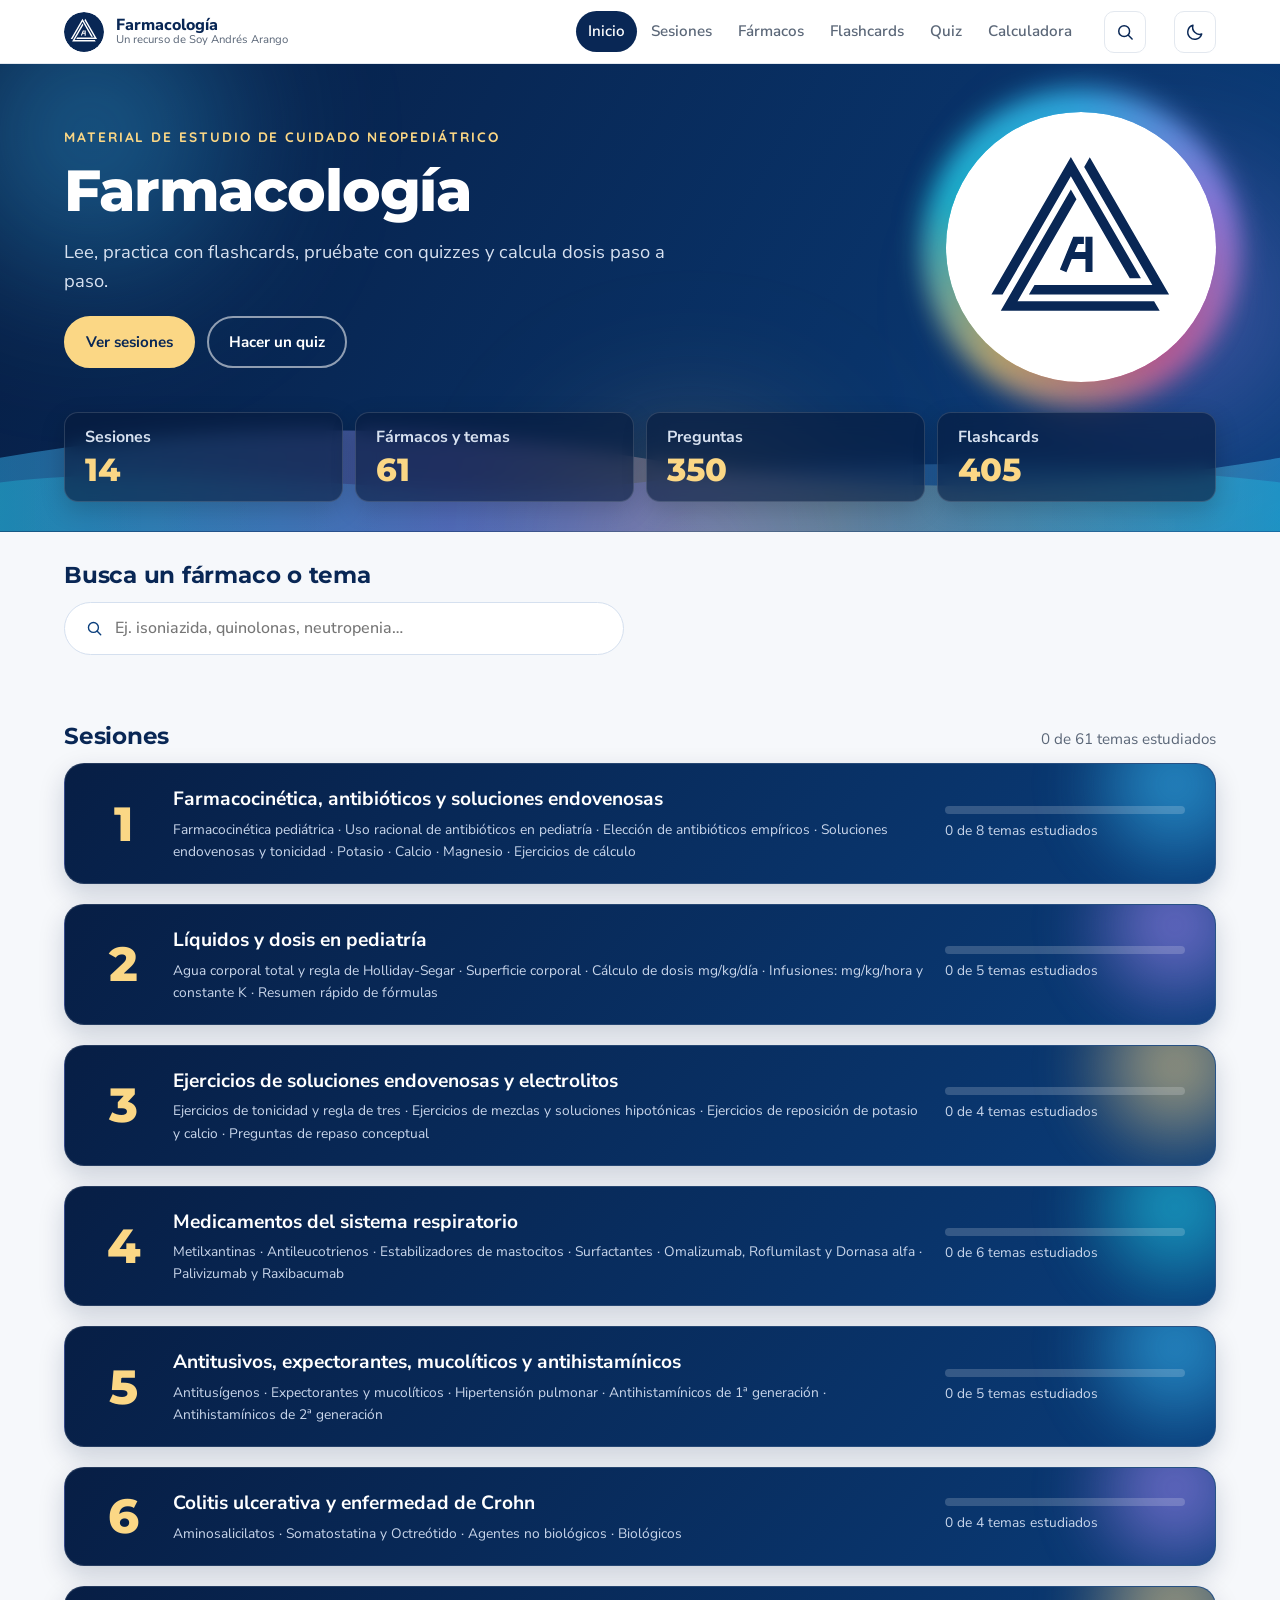
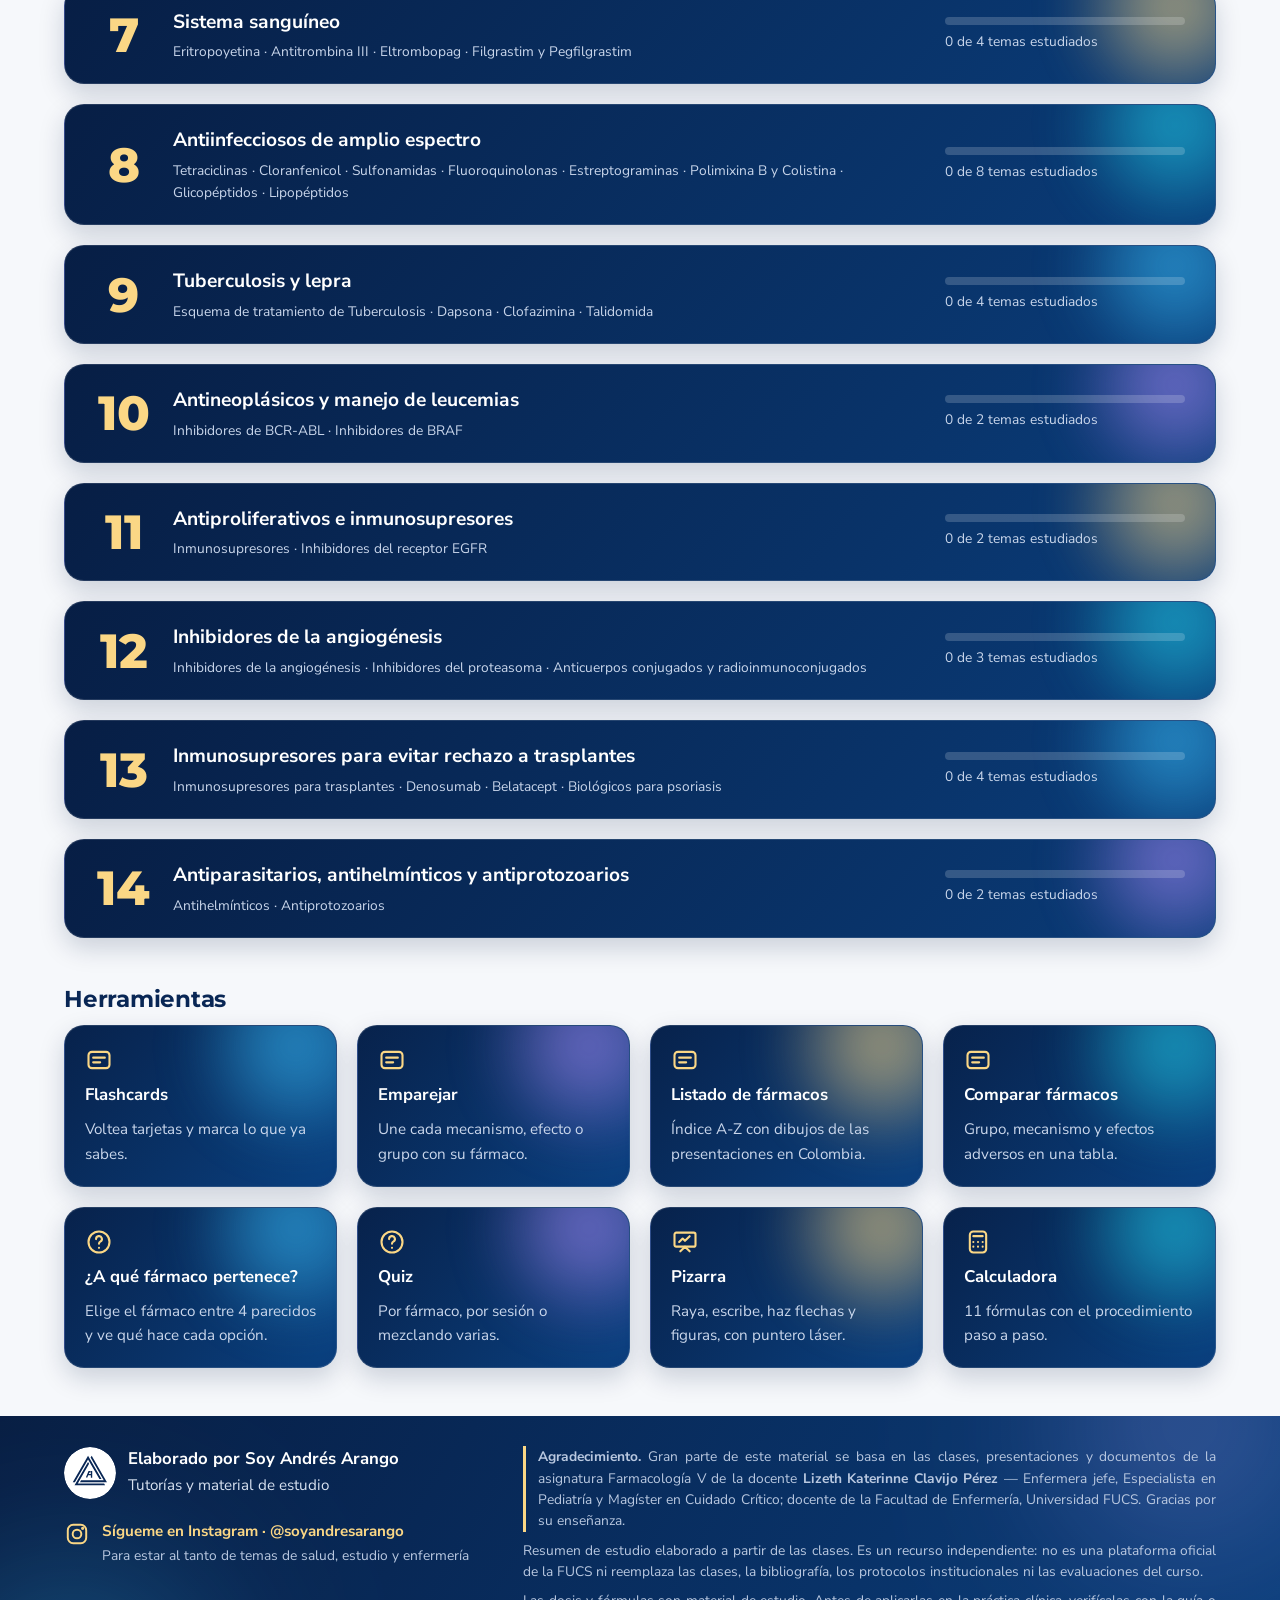
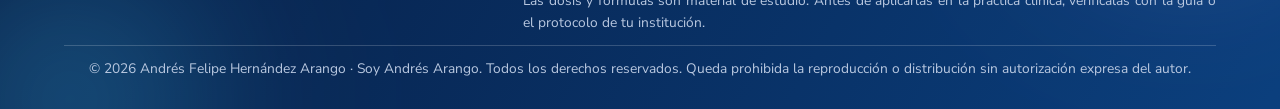
==== commit ef3eae52: "Pizarra en Herramientas: lápiz, resaltador, láser, figuras, texto y más colores Co-Authored-By: Clau" ====
--- a/index.html
+++ b/index.html
@@ -18,11 +18,11 @@
 <link rel="preconnect" href="https://fonts.gstatic.com" crossorigin>
 <link rel="stylesheet" href="https://fonts.googleapis.com/css2?family=Quicksand:wght@500;600;700&family=Montserrat:wght@600;700;800;900&family=Nunito+Sans:opsz,wght@6..12,400;6..12,600;6..12,700;6..12,800&display=swap">
 
-<link rel="stylesheet" href="css/01-variables.css?v=20261124h">
-<link rel="stylesheet" href="css/02-base.css?v=20261124h">
-<link rel="stylesheet" href="css/03-componentes.css?v=20261124h">
-<link rel="stylesheet" href="css/04-vistas.css?v=20261124h">
-<link rel="stylesheet" href="css/05-oscuro.css?v=20261124h">
+<link rel="stylesheet" href="css/01-variables.css?v=20261125a">
+<link rel="stylesheet" href="css/02-base.css?v=20261125a">
+<link rel="stylesheet" href="css/03-componentes.css?v=20261125a">
+<link rel="stylesheet" href="css/04-vistas.css?v=20261125a">
+<link rel="stylesheet" href="css/05-oscuro.css?v=20261125a">
 </head>
 
 <body>
@@ -87,41 +87,42 @@
 
 <!-- Orden de carga: datos → núcleo → componentes → vistas → arranque.
      Scripts clásicos (no módulos) para que funcione abriendo index.html con doble clic. -->
-<script src="data/contenido.js?v=20261124h"></script>
-<script src="data/presentaciones.js?v=20261124h"></script>
+<script src="data/contenido.js?v=20261125a"></script>
+<script src="data/presentaciones.js?v=20261125a"></script>
 
-<script src="js/core/00-util.js?v=20261124h"></script>
-<script src="js/core/01-markdown.js?v=20261124h"></script>
-<script src="js/core/02-datos.js?v=20261124h"></script>
-<script src="js/core/03-estado.js?v=20261124h"></script>
-<script src="js/core/04-router.js?v=20261124h"></script>
-<script src="js/core/05-acceso.js?v=20261124h"></script>
-<script src="js/core/06-tema.js?v=20261124h"></script>
-<script src="js/core/07-pares.js?v=20261124h"></script>
+<script src="js/core/00-util.js?v=20261125a"></script>
+<script src="js/core/01-markdown.js?v=20261125a"></script>
+<script src="js/core/02-datos.js?v=20261125a"></script>
+<script src="js/core/03-estado.js?v=20261125a"></script>
+<script src="js/core/04-router.js?v=20261125a"></script>
+<script src="js/core/05-acceso.js?v=20261125a"></script>
+<script src="js/core/06-tema.js?v=20261125a"></script>
+<script src="js/core/07-pares.js?v=20261125a"></script>
 
-<script src="js/components/alcance.js?v=20261124h"></script>
-<script src="js/components/flashcards.js?v=20261124h"></script>
-<script src="js/components/quiz.js?v=20261124h"></script>
-<script src="js/components/formulas.js?v=20261124h"></script>
-<script src="js/components/banco.js?v=20261124h"></script>
-<script src="js/components/frascos.js?v=20261124h"></script>
+<script src="js/components/alcance.js?v=20261125a"></script>
+<script src="js/components/flashcards.js?v=20261125a"></script>
+<script src="js/components/quiz.js?v=20261125a"></script>
+<script src="js/components/formulas.js?v=20261125a"></script>
+<script src="js/components/banco.js?v=20261125a"></script>
+<script src="js/components/frascos.js?v=20261125a"></script>
 
-<script src="js/modules/inicio.js?v=20261124h"></script>
-<script src="js/modules/sesiones.js?v=20261124h"></script>
-<script src="js/modules/esquema.js?v=20261124h"></script>
-<script src="js/modules/farmaco.js?v=20261124h"></script>
-<script src="js/modules/practica.js?v=20261124h"></script>
-<script src="js/modules/calculadora.js?v=20261124h"></script>
-<script src="js/modules/examen.js?v=20261124h"></script>
-<script src="js/modules/recurso.js?v=20261124h"></script>
-<script src="js/modules/buscar.js?v=20261124h"></script>
-<script src="js/modules/emparejar.js?v=20261124h"></script>
-<script src="js/modules/distractores.js?v=20261124h"></script>
-<script src="js/modules/comparar.js?v=20261124h"></script>
-<script src="js/modules/listado.js?v=20261124h"></script>
-<script src="js/modules/banco.js?v=20261124h"></script>
-<script src="js/modules/progreso.js?v=20261124h"></script>
+<script src="js/modules/inicio.js?v=20261125a"></script>
+<script src="js/modules/sesiones.js?v=20261125a"></script>
+<script src="js/modules/esquema.js?v=20261125a"></script>
+<script src="js/modules/farmaco.js?v=20261125a"></script>
+<script src="js/modules/practica.js?v=20261125a"></script>
+<script src="js/modules/calculadora.js?v=20261125a"></script>
+<script src="js/modules/examen.js?v=20261125a"></script>
+<script src="js/modules/recurso.js?v=20261125a"></script>
+<script src="js/modules/buscar.js?v=20261125a"></script>
+<script src="js/modules/emparejar.js?v=20261125a"></script>
+<script src="js/modules/distractores.js?v=20261125a"></script>
+<script src="js/modules/comparar.js?v=20261125a"></script>
+<script src="js/modules/listado.js?v=20261125a"></script>
+<script src="js/modules/banco.js?v=20261125a"></script>
+<script src="js/modules/pizarra.js?v=20261125a"></script>
+<script src="js/modules/progreso.js?v=20261125a"></script>
 
-<script src="js/99-arranque.js?v=20261124h"></script>
+<script src="js/99-arranque.js?v=20261125a"></script>
 </body>
 </html>
--- a/css/04-vistas.css
+++ b/css/04-vistas.css
@@ -864,3 +864,47 @@
 .seccion ul:not([class]) > li::marker { color: var(--azul); }
 .seccion ol:not([class]) > li::marker { color: var(--azul); font-weight: 800; }
 @media print { .puntos-md li { box-shadow: none !important; border: 1px solid #999 !important; break-inside: avoid; } }
+
+/* ── Puntos en tarjeta: barrita azul; el ✓ solo en secciones de acciones ── */
+.puntos-md li { padding-left: 20px; border-left: 4px solid var(--azul); }
+.puntos-md li::before, .puntos-md li::after { content: none; }
+.puntos-md--check li { padding-left: 46px; border-left: 1px solid var(--azul-linea); }
+.puntos-md--check li::before { content: ""; }
+.puntos-md--check li::after { content: ""; }
+
+/* ---------- Pizarra (#/pizarra) ---------- */
+.pagina--pizarra { max-width: var(--ancho); }
+.pz { display: flex; flex-direction: column; gap: 12px; margin-top: var(--s-4); }
+.pz-barra { position: sticky; top: 74px; z-index: 5; display: flex; flex-wrap: wrap; gap: 8px 14px; align-items: center; padding: 8px 10px; border-radius: 16px; background: linear-gradient(130deg,#071d43 0%,#0A3E7C 55%,#1b2f7a 100%); box-shadow: var(--sombra-sm); }
+.pz-grupo { display: flex; flex-wrap: wrap; gap: 4px; align-items: center; }
+.pz-grupo + .pz-grupo { padding-left: 14px; border-left: 1px solid rgba(255,255,255,.18); }
+.pz-b { width: 38px; height: 38px; display: grid; place-items: center; padding: 0; border: 0; border-radius: 10px; background: transparent; color: #fff; cursor: pointer; }
+.pz-b:hover { background: rgba(255,255,255,.14); }
+.pz-b[aria-pressed="true"] { background: var(--amarillo); color: var(--azul-profundo); }
+.pz-b svg { width: 20px; height: 20px; }
+.pz-b:focus-visible, .pz-color:focus-visible { outline: 2px solid var(--amarillo); outline-offset: 2px; }
+.pz-grosor i { display: block; width: 20px; height: var(--g); border-radius: 99px; background: currentColor; }
+.pz-color { width: 24px; height: 24px; padding: 0; border-radius: 50%; border: 2px solid rgba(255,255,255,.55); background: var(--c); cursor: pointer; }
+.pz-color[aria-pressed="true"] { outline: 3px solid var(--amarillo); outline-offset: 2px; border-color: #fff; }
+.pz-fondo select { height: 38px; padding: 0 10px; border-radius: 10px; border: 1px solid rgba(255,255,255,.3); background: rgba(255,255,255,.1); color: #fff; font: inherit; font-size: var(--t-sm); cursor: pointer; }
+.pz-fondo option { color: #0f2342; }
+.sr { position: absolute; width: 1px; height: 1px; overflow: hidden; clip: rect(0 0 0 0); white-space: nowrap; }
+.pz-hoja { position: relative; width: min(100%, calc((100vh - 190px) * 1.6)); min-width: min(100%, 520px); margin-inline: auto; aspect-ratio: 16 / 10; border-radius: 14px; overflow: hidden; border: 1px solid var(--linea); box-shadow: var(--sombra-sm); background-color: #fff; touch-action: none; }
+.pz-hoja[data-fondo="cuadricula"] { background-image: linear-gradient(#e6ecf5 1px, transparent 1px), linear-gradient(90deg, #e6ecf5 1px, transparent 1px); background-size: 2.5% 4%; }
+.pz-hoja[data-fondo="lineas"] { background-image: linear-gradient(transparent calc(100% - 1px), #d9e3f1 calc(100% - 1px)); background-size: 100% 5%; }
+.pz-hoja[data-fondo="oscuro"] { background-color: #0f2a24; }
+.pz-hoja canvas { position: absolute; inset: 0; width: 100%; height: 100%; cursor: crosshair; }
+.pz-hoja[data-modo="laser"] canvas { cursor: none; }
+.pz-hoja[data-modo="texto"] canvas { cursor: text; }
+.pz-hoja[data-modo="borrador"] canvas { cursor: cell; }
+.pz-texto { position: absolute; z-index: 2; min-width: 60px; margin: 0; padding: 0; border: 1px dashed #93a8c8; border-radius: 4px; background: rgba(255,255,255,.7); font-family: "Nunito Sans", system-ui, sans-serif; font-weight: 700; line-height: 1.25; resize: none; overflow: hidden; white-space: pre; outline: none; }
+.pz-hoja[data-fondo="oscuro"] .pz-texto { background: rgba(15,42,36,.7); }
+.pz:fullscreen { margin: 0; padding: 12px; background: #e9eef6; justify-content: center; }
+.pz:fullscreen .pz-barra { position: static; }
+.pz:fullscreen .pz-hoja { width: auto; height: calc(100vh - 100px); max-width: 100%; margin: 0 auto; }
+@media (max-width: 700px) {
+    .pz-barra { position: static; gap: 6px; }
+    .pz-grupo + .pz-grupo { padding-left: 0; border-left: 0; }
+    .pz-b { width: 34px; height: 34px; }
+    .pz-hoja { aspect-ratio: 16 / 10; }
+}
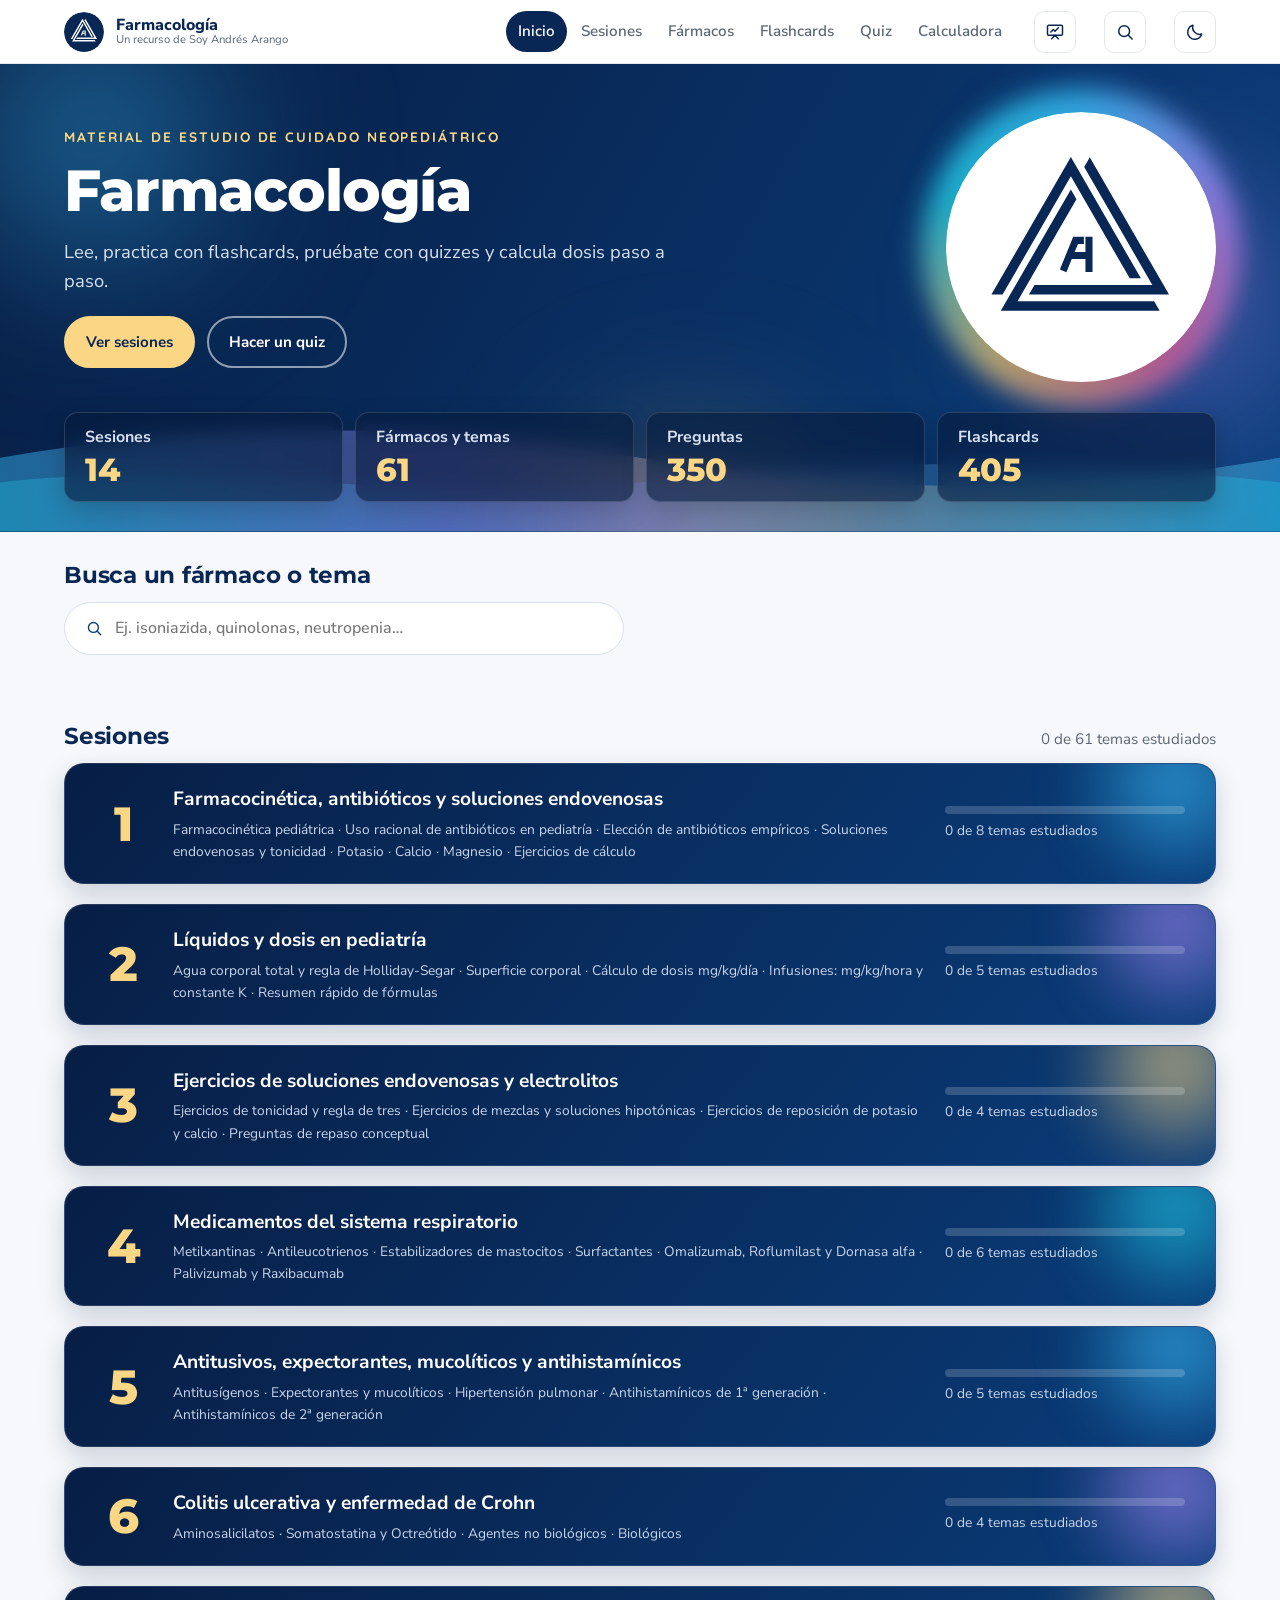
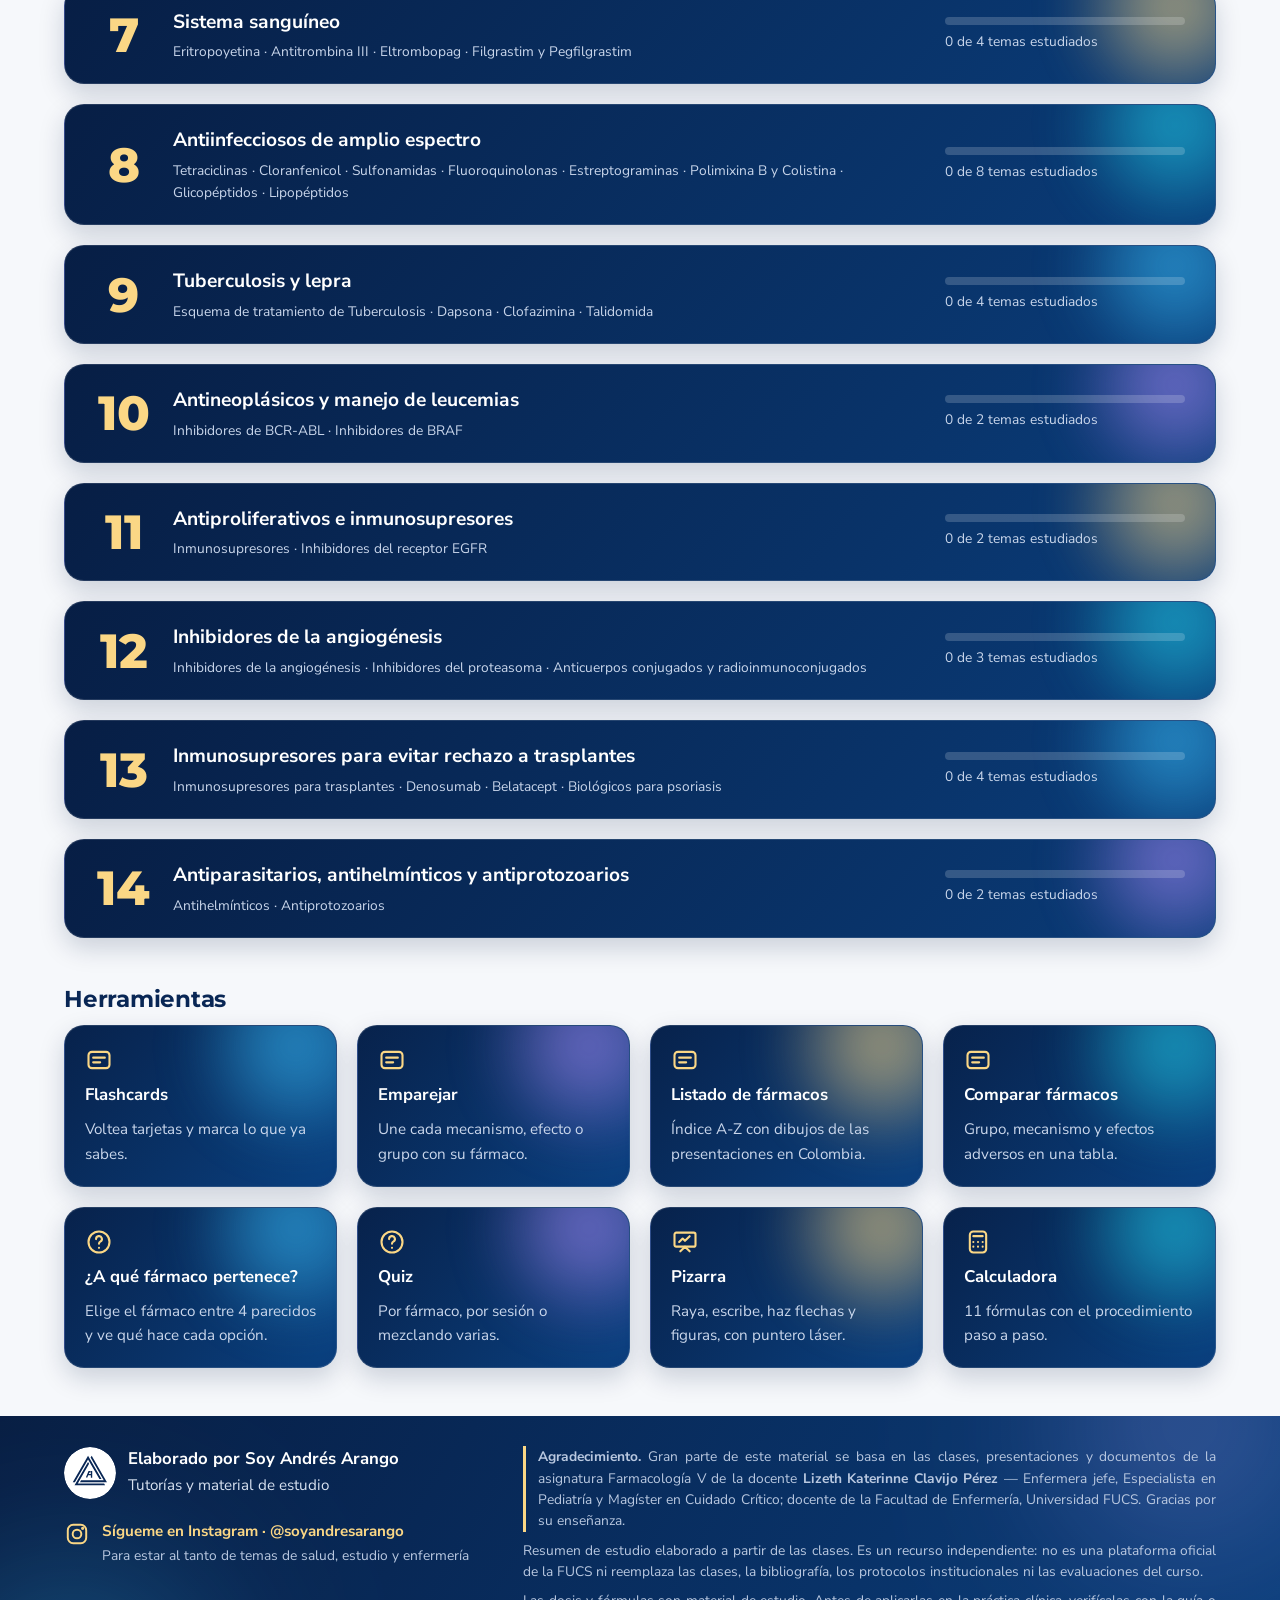
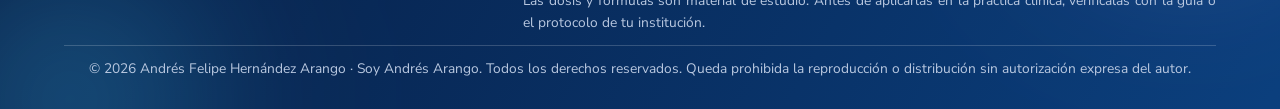
==== commit 1a8291e1: "Pizarra de esquina a esquina: sin pie, salir, panel de figuras (triángulo, rombo, flecha doble), sel" ====
--- a/index.html
+++ b/index.html
@@ -18,11 +18,11 @@
 <link rel="preconnect" href="https://fonts.gstatic.com" crossorigin>
 <link rel="stylesheet" href="https://fonts.googleapis.com/css2?family=Quicksand:wght@500;600;700&family=Montserrat:wght@600;700;800;900&family=Nunito+Sans:opsz,wght@6..12,400;6..12,600;6..12,700;6..12,800&display=swap">
 
-<link rel="stylesheet" href="css/01-variables.css?v=20261125a">
-<link rel="stylesheet" href="css/02-base.css?v=20261125a">
-<link rel="stylesheet" href="css/03-componentes.css?v=20261125a">
-<link rel="stylesheet" href="css/04-vistas.css?v=20261125a">
-<link rel="stylesheet" href="css/05-oscuro.css?v=20261125a">
+<link rel="stylesheet" href="css/01-variables.css?v=20261125b">
+<link rel="stylesheet" href="css/02-base.css?v=20261125b">
+<link rel="stylesheet" href="css/03-componentes.css?v=20261125b">
+<link rel="stylesheet" href="css/04-vistas.css?v=20261125b">
+<link rel="stylesheet" href="css/05-oscuro.css?v=20261125b">
 </head>
 
 <body>
@@ -43,6 +43,10 @@
             <a href="#/quiz"        data-sec="quiz">Quiz</a>
             <a href="#/calculadora" data-sec="calculadora">Calculadora</a>
         </nav>
+
+        <a class="btn-tema btn-lupa btn-pizarra" href="#/pizarra" data-sec="pizarra" aria-label="Pizarra" title="Pizarra para rayar y escribir">
+            <svg class="icono" viewBox="0 0 24 24" fill="none" stroke="currentColor" stroke-width="1.8" stroke-linecap="round" stroke-linejoin="round" aria-hidden="true"><rect x="3" y="4" width="18" height="12" rx="1.5"/><path d="M8 20l4-4 4 4M7 12l3-3 2 2 4-4"/></svg>
+        </a>
 
         <a class="btn-tema btn-lupa" href="#/buscar" data-sec="buscar" aria-label="Buscar" title="Buscar">
             <svg class="icono" viewBox="0 0 24 24" fill="none" stroke="currentColor" stroke-width="1.8" stroke-linecap="round" stroke-linejoin="round" aria-hidden="true"><circle cx="11" cy="11" r="6.5"/><path d="M16 16l4.5 4.5"/></svg>
@@ -87,42 +91,42 @@
 
 <!-- Orden de carga: datos → núcleo → componentes → vistas → arranque.
      Scripts clásicos (no módulos) para que funcione abriendo index.html con doble clic. -->
-<script src="data/contenido.js?v=20261125a"></script>
-<script src="data/presentaciones.js?v=20261125a"></script>
+<script src="data/contenido.js?v=20261125b"></script>
+<script src="data/presentaciones.js?v=20261125b"></script>
 
-<script src="js/core/00-util.js?v=20261125a"></script>
-<script src="js/core/01-markdown.js?v=20261125a"></script>
-<script src="js/core/02-datos.js?v=20261125a"></script>
-<script src="js/core/03-estado.js?v=20261125a"></script>
-<script src="js/core/04-router.js?v=20261125a"></script>
-<script src="js/core/05-acceso.js?v=20261125a"></script>
-<script src="js/core/06-tema.js?v=20261125a"></script>
-<script src="js/core/07-pares.js?v=20261125a"></script>
+<script src="js/core/00-util.js?v=20261125b"></script>
+<script src="js/core/01-markdown.js?v=20261125b"></script>
+<script src="js/core/02-datos.js?v=20261125b"></script>
+<script src="js/core/03-estado.js?v=20261125b"></script>
+<script src="js/core/04-router.js?v=20261125b"></script>
+<script src="js/core/05-acceso.js?v=20261125b"></script>
+<script src="js/core/06-tema.js?v=20261125b"></script>
+<script src="js/core/07-pares.js?v=20261125b"></script>
 
-<script src="js/components/alcance.js?v=20261125a"></script>
-<script src="js/components/flashcards.js?v=20261125a"></script>
-<script src="js/components/quiz.js?v=20261125a"></script>
-<script src="js/components/formulas.js?v=20261125a"></script>
-<script src="js/components/banco.js?v=20261125a"></script>
-<script src="js/components/frascos.js?v=20261125a"></script>
+<script src="js/components/alcance.js?v=20261125b"></script>
+<script src="js/components/flashcards.js?v=20261125b"></script>
+<script src="js/components/quiz.js?v=20261125b"></script>
+<script src="js/components/formulas.js?v=20261125b"></script>
+<script src="js/components/banco.js?v=20261125b"></script>
+<script src="js/components/frascos.js?v=20261125b"></script>
 
-<script src="js/modules/inicio.js?v=20261125a"></script>
-<script src="js/modules/sesiones.js?v=20261125a"></script>
-<script src="js/modules/esquema.js?v=20261125a"></script>
-<script src="js/modules/farmaco.js?v=20261125a"></script>
-<script src="js/modules/practica.js?v=20261125a"></script>
-<script src="js/modules/calculadora.js?v=20261125a"></script>
-<script src="js/modules/examen.js?v=20261125a"></script>
-<script src="js/modules/recurso.js?v=20261125a"></script>
-<script src="js/modules/buscar.js?v=20261125a"></script>
-<script src="js/modules/emparejar.js?v=20261125a"></script>
-<script src="js/modules/distractores.js?v=20261125a"></script>
-<script src="js/modules/comparar.js?v=20261125a"></script>
-<script src="js/modules/listado.js?v=20261125a"></script>
-<script src="js/modules/banco.js?v=20261125a"></script>
-<script src="js/modules/pizarra.js?v=20261125a"></script>
-<script src="js/modules/progreso.js?v=20261125a"></script>
+<script src="js/modules/inicio.js?v=20261125b"></script>
+<script src="js/modules/sesiones.js?v=20261125b"></script>
+<script src="js/modules/esquema.js?v=20261125b"></script>
+<script src="js/modules/farmaco.js?v=20261125b"></script>
+<script src="js/modules/practica.js?v=20261125b"></script>
+<script src="js/modules/calculadora.js?v=20261125b"></script>
+<script src="js/modules/examen.js?v=20261125b"></script>
+<script src="js/modules/recurso.js?v=20261125b"></script>
+<script src="js/modules/buscar.js?v=20261125b"></script>
+<script src="js/modules/emparejar.js?v=20261125b"></script>
+<script src="js/modules/distractores.js?v=20261125b"></script>
+<script src="js/modules/comparar.js?v=20261125b"></script>
+<script src="js/modules/listado.js?v=20261125b"></script>
+<script src="js/modules/banco.js?v=20261125b"></script>
+<script src="js/modules/pizarra.js?v=20261125b"></script>
+<script src="js/modules/progreso.js?v=20261125b"></script>
 
-<script src="js/99-arranque.js?v=20261125a"></script>
+<script src="js/99-arranque.js?v=20261125b"></script>
 </body>
 </html>
--- a/css/04-vistas.css
+++ b/css/04-vistas.css
@@ -872,39 +872,54 @@
 .puntos-md--check li::before { content: ""; }
 .puntos-md--check li::after { content: ""; }
 
-/* ---------- Pizarra (#/pizarra) ---------- */
-.pagina--pizarra { max-width: var(--ancho); }
-.pz { display: flex; flex-direction: column; gap: 12px; margin-top: var(--s-4); }
-.pz-barra { position: sticky; top: 74px; z-index: 5; display: flex; flex-wrap: wrap; gap: 8px 14px; align-items: center; padding: 8px 10px; border-radius: 16px; background: linear-gradient(130deg,#071d43 0%,#0A3E7C 55%,#1b2f7a 100%); box-shadow: var(--sombra-sm); }
-.pz-grupo { display: flex; flex-wrap: wrap; gap: 4px; align-items: center; }
-.pz-grupo + .pz-grupo { padding-left: 14px; border-left: 1px solid rgba(255,255,255,.18); }
-.pz-b { width: 38px; height: 38px; display: grid; place-items: center; padding: 0; border: 0; border-radius: 10px; background: transparent; color: #fff; cursor: pointer; }
-.pz-b:hover { background: rgba(255,255,255,.14); }
-.pz-b[aria-pressed="true"] { background: var(--amarillo); color: var(--azul-profundo); }
-.pz-b svg { width: 20px; height: 20px; }
-.pz-b:focus-visible, .pz-color:focus-visible { outline: 2px solid var(--amarillo); outline-offset: 2px; }
-.pz-grosor i { display: block; width: 20px; height: var(--g); border-radius: 99px; background: currentColor; }
-.pz-color { width: 24px; height: 24px; padding: 0; border-radius: 50%; border: 2px solid rgba(255,255,255,.55); background: var(--c); cursor: pointer; }
-.pz-color[aria-pressed="true"] { outline: 3px solid var(--amarillo); outline-offset: 2px; border-color: #fff; }
-.pz-fondo select { height: 38px; padding: 0 10px; border-radius: 10px; border: 1px solid rgba(255,255,255,.3); background: rgba(255,255,255,.1); color: #fff; font: inherit; font-size: var(--t-sm); cursor: pointer; }
-.pz-fondo option { color: #0f2342; }
-.sr { position: absolute; width: 1px; height: 1px; overflow: hidden; clip: rect(0 0 0 0); white-space: nowrap; }
-.pz-hoja { position: relative; width: min(100%, calc((100vh - 190px) * 1.6)); min-width: min(100%, 520px); margin-inline: auto; aspect-ratio: 16 / 10; border-radius: 14px; overflow: hidden; border: 1px solid var(--linea); box-shadow: var(--sombra-sm); background-color: #fff; touch-action: none; }
-.pz-hoja[data-fondo="cuadricula"] { background-image: linear-gradient(#e6ecf5 1px, transparent 1px), linear-gradient(90deg, #e6ecf5 1px, transparent 1px); background-size: 2.5% 4%; }
-.pz-hoja[data-fondo="lineas"] { background-image: linear-gradient(transparent calc(100% - 1px), #d9e3f1 calc(100% - 1px)); background-size: 100% 5%; }
+/* ---------- Pizarra (#/pizarra): de esquina a esquina bajo la barra superior ---------- */
+body.con-pizarra { overflow: hidden; }
+body.con-pizarra .pie { display: none; }
+.pz { position: fixed; z-index: 40; top: var(--alto-barra); left: 0; right: 0; bottom: 0; background: #e9eef6; }
+.pz-hoja { position: absolute; inset: 0; background-color: #fff; touch-action: none; }
+.pz-hoja[data-fondo="cuadricula"] { background-image: linear-gradient(#e6ecf5 1px, transparent 1px), linear-gradient(90deg, #e6ecf5 1px, transparent 1px); background-size: 32px 32px; }
+.pz-hoja[data-fondo="lineas"] { background-image: linear-gradient(transparent 39px, #d9e3f1 39px); background-size: 100% 40px; }
 .pz-hoja[data-fondo="oscuro"] { background-color: #0f2a24; }
 .pz-hoja canvas { position: absolute; inset: 0; width: 100%; height: 100%; cursor: crosshair; }
 .pz-hoja[data-modo="laser"] canvas { cursor: none; }
 .pz-hoja[data-modo="texto"] canvas { cursor: text; }
 .pz-hoja[data-modo="borrador"] canvas { cursor: cell; }
+.pz-hoja[data-modo="mover"] canvas { cursor: default; }
+.pz-hoja[data-cursor="mover"] canvas { cursor: move; }
+.pz-hoja[data-cursor="escalar"] canvas { cursor: nwse-resize; }
+.pz-barra { position: absolute; z-index: 3; top: 10px; left: 50%; transform: translateX(-50%); width: max-content; max-width: calc(100% - 20px); display: flex; flex-wrap: wrap; justify-content: center; gap: 6px 10px; align-items: center; padding: 6px 8px; border-radius: 16px; background: linear-gradient(130deg,#071d43 0%,#0A3E7C 55%,#1b2f7a 100%); box-shadow: 0 8px 24px rgba(7,29,67,.28); }
+.pz-grupo { display: flex; flex-wrap: wrap; gap: 2px; align-items: center; }
+.pz-grupo + .pz-grupo { padding-left: 10px; border-left: 1px solid rgba(255,255,255,.18); }
+.pz-b { position: relative; width: 38px; height: 38px; display: grid; place-items: center; padding: 0; border: 0; border-radius: 10px; background: transparent; color: #fff; cursor: pointer; text-decoration: none; }
+.pz-b:hover { background: rgba(255,255,255,.14); }
+.pz-b[aria-pressed="true"] { background: var(--amarillo); color: var(--azul-profundo); }
+.pz-b svg { width: 20px; height: 20px; }
+.pz-salir { background: rgba(255,255,255,.12); }
+.pz-b:focus-visible, .pz-color:focus-visible { outline: 2px solid var(--amarillo); outline-offset: 2px; }
+.pz-grosor i { display: block; width: 20px; height: var(--g); border-radius: 99px; background: currentColor; }
+.pz-flechita { position: absolute; right: 3px; bottom: 3px; width: 0; height: 0; border-left: 4px solid transparent; border-right: 4px solid transparent; border-top: 4px solid currentColor; opacity: .8; transform: rotate(-45deg); }
+.pz-menu { position: relative; display: inline-flex; }
+.pz-pop { position: absolute; top: calc(100% + 10px); left: 50%; transform: translateX(-50%); display: none; gap: 4px; padding: 8px; border-radius: 14px; background: #0b2556; box-shadow: 0 10px 28px rgba(7,29,67,.35); z-index: 4; }
+.pz-pop.ver { display: grid; }
+.pz-pop--fig { grid-template-columns: repeat(4, 38px); }
+.pz-pop--col { grid-template-columns: repeat(6, 26px); gap: 8px; padding: 10px; }
+.pz-color { width: 26px; height: 26px; padding: 0; border-radius: 50%; border: 2px solid rgba(255,255,255,.55); background: var(--c); cursor: pointer; }
+.pz-color[aria-pressed="true"] { outline: 3px solid var(--amarillo); outline-offset: 2px; border-color: #fff; }
+.pz-color--actual { display: block; width: 22px; height: 22px; cursor: inherit; }
+.pz-fondo select { height: 36px; padding: 0 8px; border-radius: 10px; border: 1px solid rgba(255,255,255,.3); background: rgba(255,255,255,.1); color: #fff; font: inherit; font-size: var(--t-sm); cursor: pointer; }
+.pz-fondo option { color: #0f2342; }
+.sr { position: absolute; width: 1px; height: 1px; overflow: hidden; clip: rect(0 0 0 0); white-space: nowrap; }
 .pz-texto { position: absolute; z-index: 2; min-width: 60px; margin: 0; padding: 0; border: 1px dashed #93a8c8; border-radius: 4px; background: rgba(255,255,255,.7); font-family: "Nunito Sans", system-ui, sans-serif; font-weight: 700; line-height: 1.25; resize: none; overflow: hidden; white-space: pre; outline: none; }
 .pz-hoja[data-fondo="oscuro"] .pz-texto { background: rgba(15,42,36,.7); }
-.pz:fullscreen { margin: 0; padding: 12px; background: #e9eef6; justify-content: center; }
-.pz:fullscreen .pz-barra { position: static; }
-.pz:fullscreen .pz-hoja { width: auto; height: calc(100vh - 100px); max-width: 100%; margin: 0 auto; }
+.pz:fullscreen { top: 0; }
+.btn-pizarra .icono { width: 20px; height: 20px; }
 @media (max-width: 700px) {
-    .pz-barra { position: static; gap: 6px; }
-    .pz-grupo + .pz-grupo { padding-left: 0; border-left: 0; }
+    .pz-barra { gap: 4px; padding: 5px; border-radius: 14px; }
+    .pz-grupo + .pz-grupo { padding-left: 4px; }
     .pz-b { width: 34px; height: 34px; }
-    .pz-hoja { aspect-ratio: 16 / 10; }
-}
+    .pz-pop--fig { grid-template-columns: repeat(4, 34px); }
+}
+@media (max-width: 480px) {
+    .barra__int { gap: 8px; }
+    .btn-lupa { margin-right: 0; }
+}
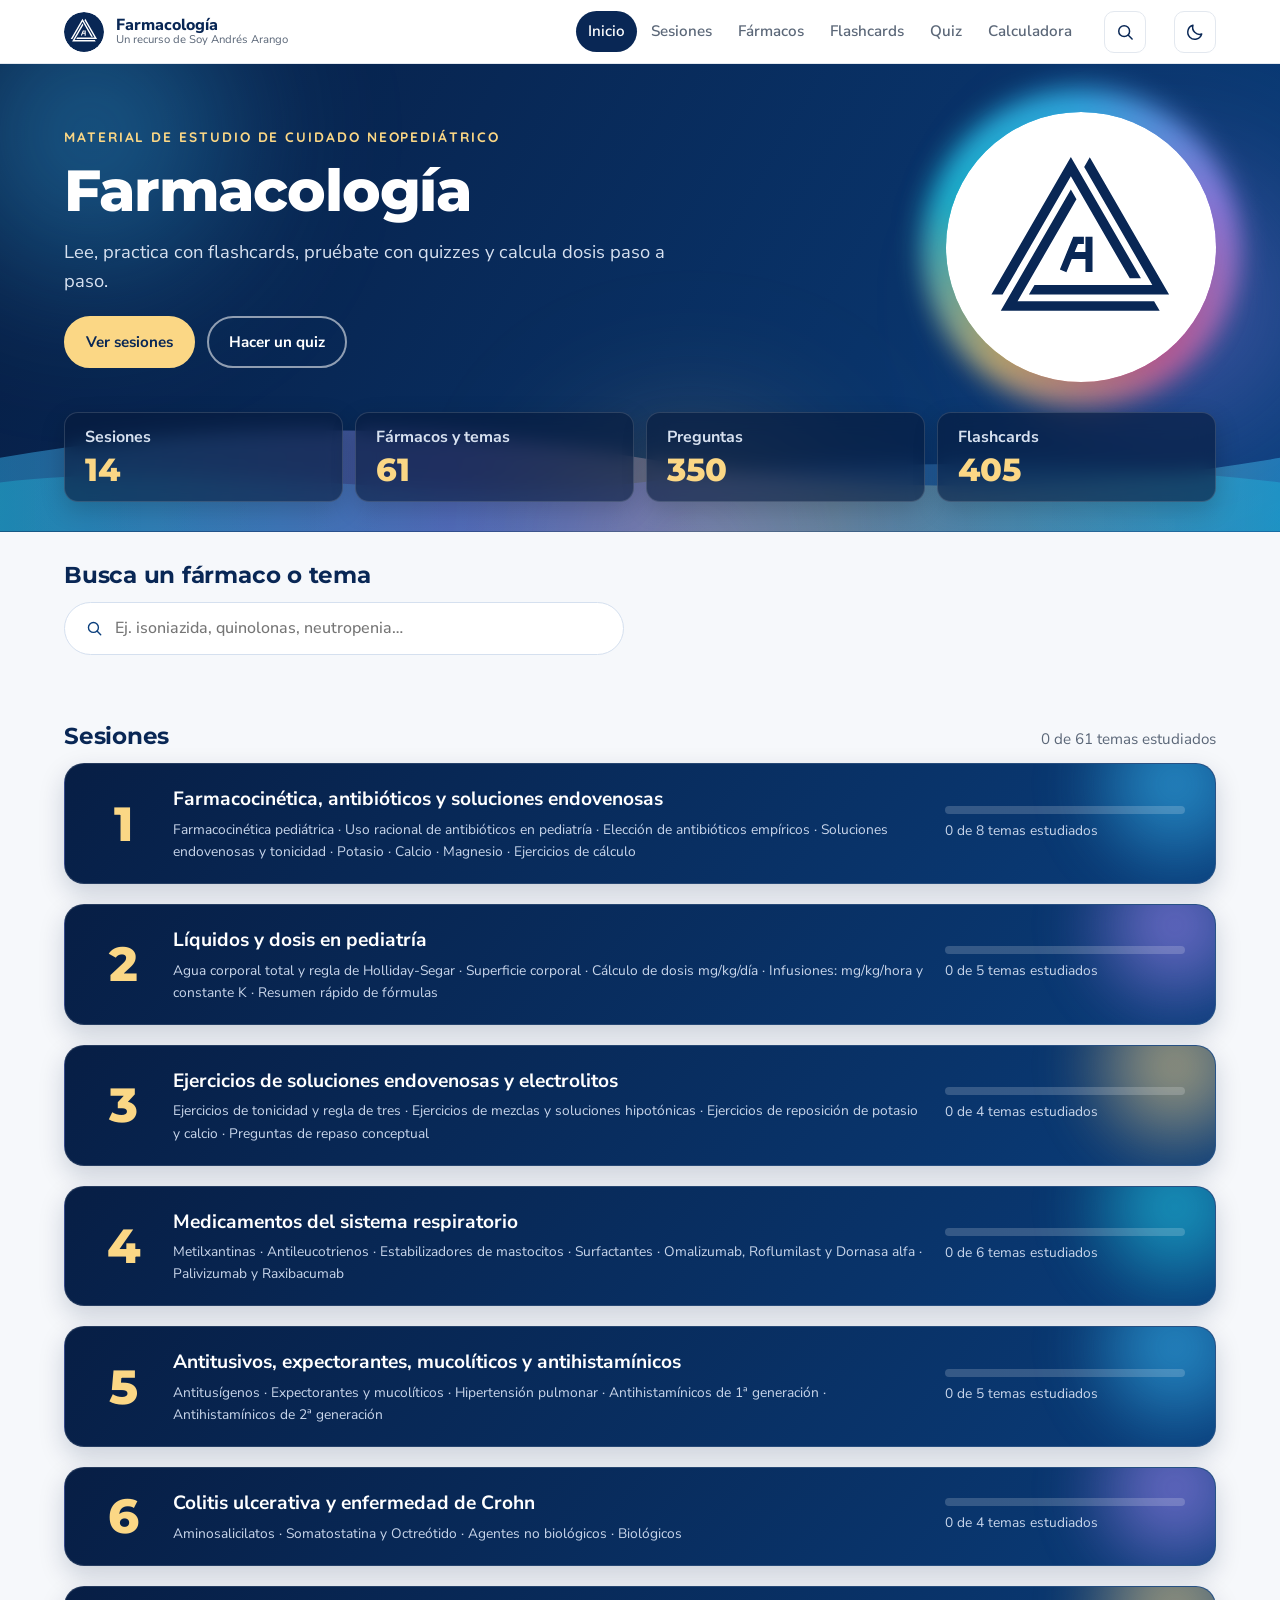
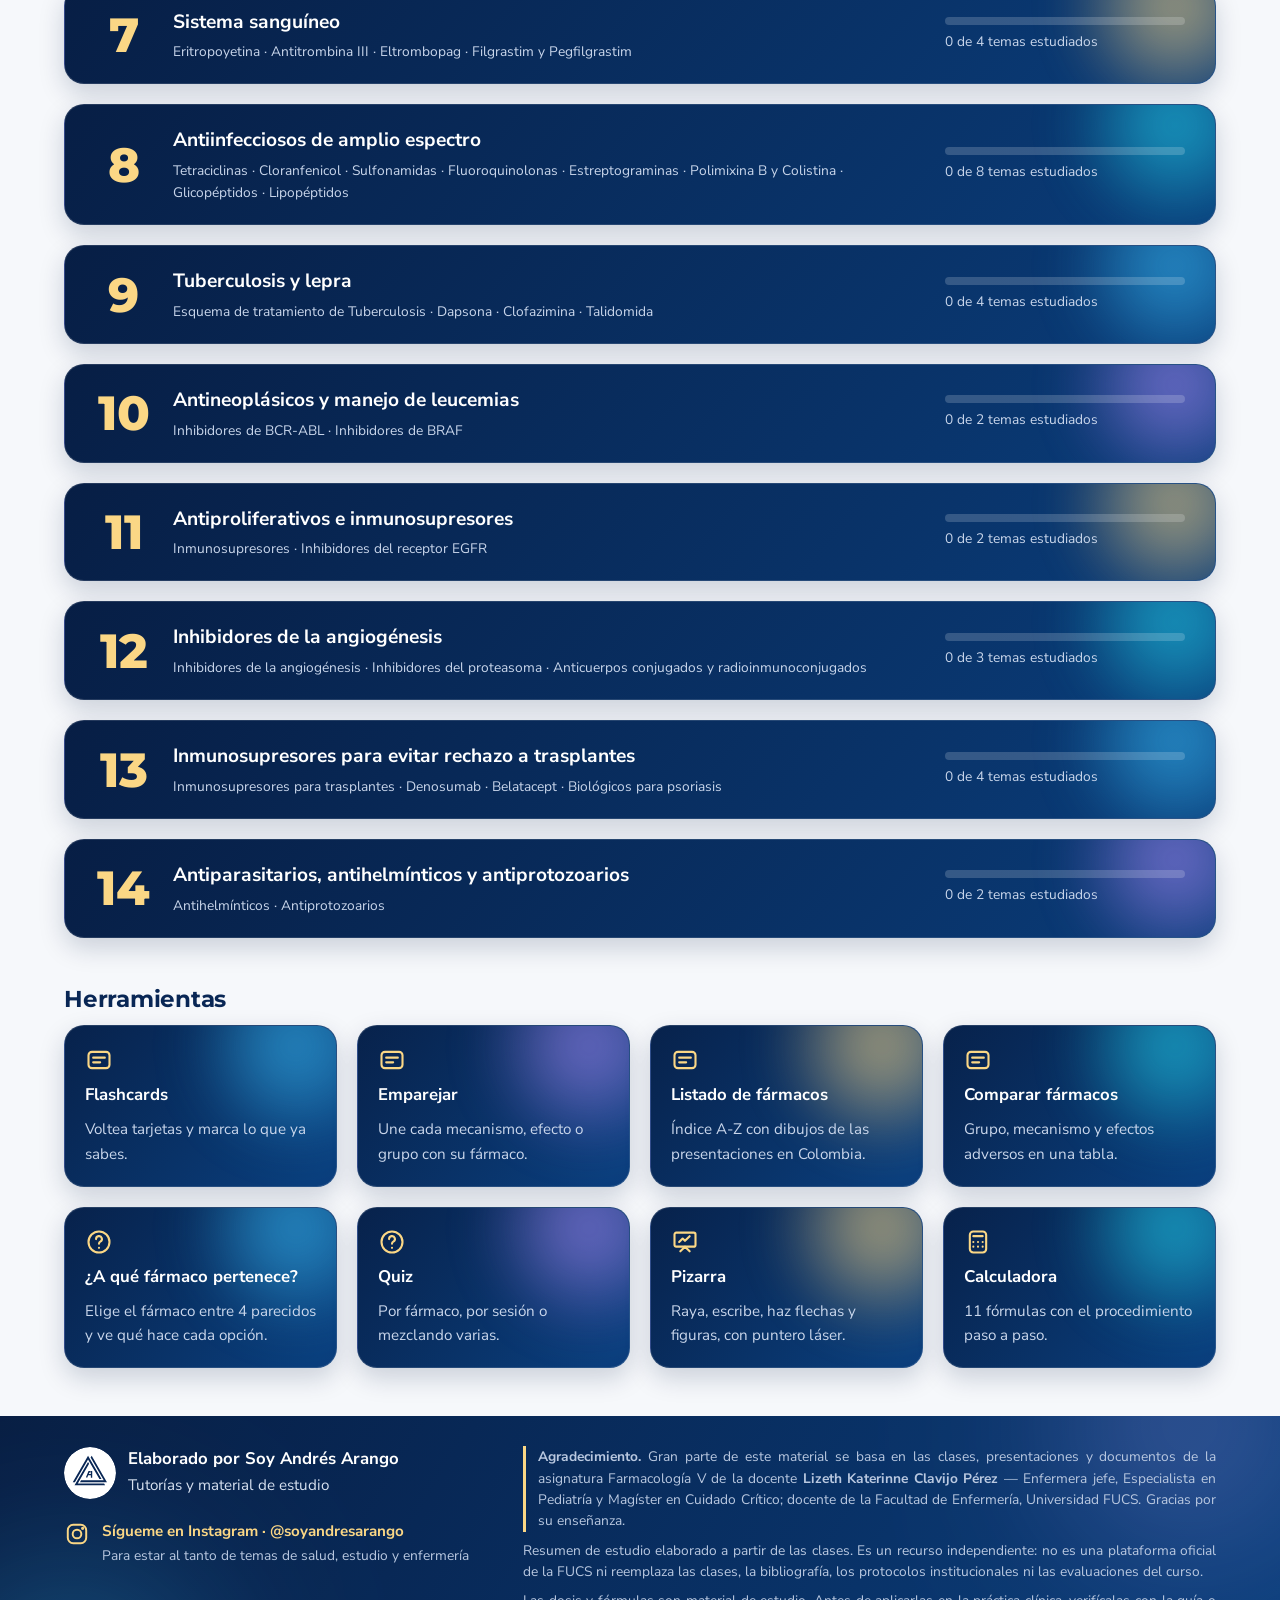
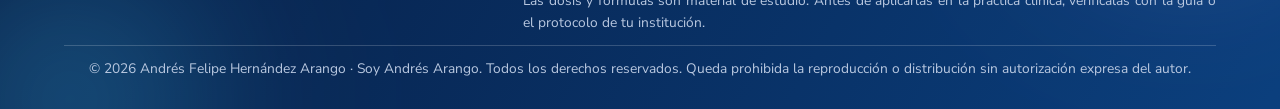
==== commit 00bce7ea: "Merge feat/pizarra-tablero Co-Authored-By: Claude Opus 5.5 <noreply@anthropic.com>" ====
--- a/index.html
+++ b/index.html
@@ -18,11 +18,11 @@
 <link rel="preconnect" href="https://fonts.gstatic.com" crossorigin>
 <link rel="stylesheet" href="https://fonts.googleapis.com/css2?family=Quicksand:wght@500;600;700&family=Montserrat:wght@600;700;800;900&family=Nunito+Sans:opsz,wght@6..12,400;6..12,600;6..12,700;6..12,800&display=swap">
 
-<link rel="stylesheet" href="css/01-variables.css?v=20261125b">
-<link rel="stylesheet" href="css/02-base.css?v=20261125b">
-<link rel="stylesheet" href="css/03-componentes.css?v=20261125b">
-<link rel="stylesheet" href="css/04-vistas.css?v=20261125b">
-<link rel="stylesheet" href="css/05-oscuro.css?v=20261125b">
+<link rel="stylesheet" href="css/01-variables.css?v=20261125c">
+<link rel="stylesheet" href="css/02-base.css?v=20261125c">
+<link rel="stylesheet" href="css/03-componentes.css?v=20261125c">
+<link rel="stylesheet" href="css/04-vistas.css?v=20261125c">
+<link rel="stylesheet" href="css/05-oscuro.css?v=20261125c">
 </head>
 
 <body>
@@ -43,10 +43,6 @@
             <a href="#/quiz"        data-sec="quiz">Quiz</a>
             <a href="#/calculadora" data-sec="calculadora">Calculadora</a>
         </nav>
-
-        <a class="btn-tema btn-lupa btn-pizarra" href="#/pizarra" data-sec="pizarra" aria-label="Pizarra" title="Pizarra para rayar y escribir">
-            <svg class="icono" viewBox="0 0 24 24" fill="none" stroke="currentColor" stroke-width="1.8" stroke-linecap="round" stroke-linejoin="round" aria-hidden="true"><rect x="3" y="4" width="18" height="12" rx="1.5"/><path d="M8 20l4-4 4 4M7 12l3-3 2 2 4-4"/></svg>
-        </a>
 
         <a class="btn-tema btn-lupa" href="#/buscar" data-sec="buscar" aria-label="Buscar" title="Buscar">
             <svg class="icono" viewBox="0 0 24 24" fill="none" stroke="currentColor" stroke-width="1.8" stroke-linecap="round" stroke-linejoin="round" aria-hidden="true"><circle cx="11" cy="11" r="6.5"/><path d="M16 16l4.5 4.5"/></svg>
@@ -91,42 +87,42 @@
 
 <!-- Orden de carga: datos → núcleo → componentes → vistas → arranque.
      Scripts clásicos (no módulos) para que funcione abriendo index.html con doble clic. -->
-<script src="data/contenido.js?v=20261125b"></script>
-<script src="data/presentaciones.js?v=20261125b"></script>
+<script src="data/contenido.js?v=20261125c"></script>
+<script src="data/presentaciones.js?v=20261125c"></script>
 
-<script src="js/core/00-util.js?v=20261125b"></script>
-<script src="js/core/01-markdown.js?v=20261125b"></script>
-<script src="js/core/02-datos.js?v=20261125b"></script>
-<script src="js/core/03-estado.js?v=20261125b"></script>
-<script src="js/core/04-router.js?v=20261125b"></script>
-<script src="js/core/05-acceso.js?v=20261125b"></script>
-<script src="js/core/06-tema.js?v=20261125b"></script>
-<script src="js/core/07-pares.js?v=20261125b"></script>
+<script src="js/core/00-util.js?v=20261125c"></script>
+<script src="js/core/01-markdown.js?v=20261125c"></script>
+<script src="js/core/02-datos.js?v=20261125c"></script>
+<script src="js/core/03-estado.js?v=20261125c"></script>
+<script src="js/core/04-router.js?v=20261125c"></script>
+<script src="js/core/05-acceso.js?v=20261125c"></script>
+<script src="js/core/06-tema.js?v=20261125c"></script>
+<script src="js/core/07-pares.js?v=20261125c"></script>
 
-<script src="js/components/alcance.js?v=20261125b"></script>
-<script src="js/components/flashcards.js?v=20261125b"></script>
-<script src="js/components/quiz.js?v=20261125b"></script>
-<script src="js/components/formulas.js?v=20261125b"></script>
-<script src="js/components/banco.js?v=20261125b"></script>
-<script src="js/components/frascos.js?v=20261125b"></script>
+<script src="js/components/alcance.js?v=20261125c"></script>
+<script src="js/components/flashcards.js?v=20261125c"></script>
+<script src="js/components/quiz.js?v=20261125c"></script>
+<script src="js/components/formulas.js?v=20261125c"></script>
+<script src="js/components/banco.js?v=20261125c"></script>
+<script src="js/components/frascos.js?v=20261125c"></script>
 
-<script src="js/modules/inicio.js?v=20261125b"></script>
-<script src="js/modules/sesiones.js?v=20261125b"></script>
-<script src="js/modules/esquema.js?v=20261125b"></script>
-<script src="js/modules/farmaco.js?v=20261125b"></script>
-<script src="js/modules/practica.js?v=20261125b"></script>
-<script src="js/modules/calculadora.js?v=20261125b"></script>
-<script src="js/modules/examen.js?v=20261125b"></script>
-<script src="js/modules/recurso.js?v=20261125b"></script>
-<script src="js/modules/buscar.js?v=20261125b"></script>
-<script src="js/modules/emparejar.js?v=20261125b"></script>
-<script src="js/modules/distractores.js?v=20261125b"></script>
-<script src="js/modules/comparar.js?v=20261125b"></script>
-<script src="js/modules/listado.js?v=20261125b"></script>
-<script src="js/modules/banco.js?v=20261125b"></script>
-<script src="js/modules/pizarra.js?v=20261125b"></script>
-<script src="js/modules/progreso.js?v=20261125b"></script>
+<script src="js/modules/inicio.js?v=20261125c"></script>
+<script src="js/modules/sesiones.js?v=20261125c"></script>
+<script src="js/modules/esquema.js?v=20261125c"></script>
+<script src="js/modules/farmaco.js?v=20261125c"></script>
+<script src="js/modules/practica.js?v=20261125c"></script>
+<script src="js/modules/calculadora.js?v=20261125c"></script>
+<script src="js/modules/examen.js?v=20261125c"></script>
+<script src="js/modules/recurso.js?v=20261125c"></script>
+<script src="js/modules/buscar.js?v=20261125c"></script>
+<script src="js/modules/emparejar.js?v=20261125c"></script>
+<script src="js/modules/distractores.js?v=20261125c"></script>
+<script src="js/modules/comparar.js?v=20261125c"></script>
+<script src="js/modules/listado.js?v=20261125c"></script>
+<script src="js/modules/banco.js?v=20261125c"></script>
+<script src="js/modules/pizarra.js?v=20261125c"></script>
+<script src="js/modules/progreso.js?v=20261125c"></script>
 
-<script src="js/99-arranque.js?v=20261125b"></script>
+<script src="js/99-arranque.js?v=20261125c"></script>
 </body>
 </html>
--- a/css/04-vistas.css
+++ b/css/04-vistas.css
@@ -875,51 +875,105 @@
 /* ---------- Pizarra (#/pizarra): de esquina a esquina bajo la barra superior ---------- */
 body.con-pizarra { overflow: hidden; }
 body.con-pizarra .pie { display: none; }
-.pz { position: fixed; z-index: 40; top: var(--alto-barra); left: 0; right: 0; bottom: 0; background: #e9eef6; }
-.pz-hoja { position: absolute; inset: 0; background-color: #fff; touch-action: none; }
-.pz-hoja[data-fondo="cuadricula"] { background-image: linear-gradient(#e6ecf5 1px, transparent 1px), linear-gradient(90deg, #e6ecf5 1px, transparent 1px); background-size: 32px 32px; }
-.pz-hoja[data-fondo="lineas"] { background-image: linear-gradient(transparent 39px, #d9e3f1 39px); background-size: 100% 40px; }
+.pz { position: fixed; z-index: 40; top: var(--alto-barra); left: 0; right: 0; bottom: 0; background: #fff; }
+.pz-hoja { position: absolute; inset: 0; overflow: hidden; background-color: #fff; touch-action: none; --gs: 32px; --gx: 0px; --gy: 0px; }
+.pz-hoja[data-fondo="cuadricula"] { background-image: linear-gradient(#e6ecf5 1px, transparent 1px), linear-gradient(90deg, #e6ecf5 1px, transparent 1px); background-size: var(--gs) var(--gs); background-position: var(--gx) var(--gy); }
+.pz-hoja[data-fondo="puntos"] { background-image: radial-gradient(circle, #c3cfe0 1.2px, transparent 1.6px); background-size: var(--gs) var(--gs); background-position: var(--gx) var(--gy); }
+.pz-hoja[data-fondo="lineas"] { background-image: linear-gradient(transparent calc(100% - 1px), #d9e3f1 calc(100% - 1px)); background-size: 100% var(--gs); background-position: 0 var(--gy); }
 .pz-hoja[data-fondo="oscuro"] { background-color: #0f2a24; }
 .pz-hoja canvas { position: absolute; inset: 0; width: 100%; height: 100%; cursor: crosshair; }
 .pz-hoja[data-modo="laser"] canvas { cursor: none; }
 .pz-hoja[data-modo="texto"] canvas { cursor: text; }
+.pz-hoja[data-modo="nota"] canvas { cursor: copy; }
 .pz-hoja[data-modo="borrador"] canvas { cursor: cell; }
-.pz-hoja[data-modo="mover"] canvas { cursor: default; }
+.pz-hoja[data-modo="sel"] canvas { cursor: default; }
+.pz-hoja[data-modo="mano"] canvas, .pz-hoja[data-cursor="mano"] canvas { cursor: grab; }
+.pz-hoja[data-cursor="agarrando"] canvas { cursor: grabbing; }
 .pz-hoja[data-cursor="mover"] canvas { cursor: move; }
 .pz-hoja[data-cursor="escalar"] canvas { cursor: nwse-resize; }
-.pz-barra { position: absolute; z-index: 3; top: 10px; left: 50%; transform: translateX(-50%); width: max-content; max-width: calc(100% - 20px); display: flex; flex-wrap: wrap; justify-content: center; gap: 6px 10px; align-items: center; padding: 6px 8px; border-radius: 16px; background: linear-gradient(130deg,#071d43 0%,#0A3E7C 55%,#1b2f7a 100%); box-shadow: 0 8px 24px rgba(7,29,67,.28); }
+.pz-hoja[data-cursor="girar"] canvas { cursor: alias; }
+
+/* barras flotantes (abajo al centro) */
+.pz-abajo { position: absolute; z-index: 3; left: 50%; bottom: 14px; transform: translateX(-50%); display: flex; flex-direction: column; align-items: center; gap: 8px; width: max-content; max-width: calc(100% - 20px); }
+.pz-barra, .pz-sub, .pz-zoom { display: flex; flex-wrap: wrap; justify-content: center; align-items: center; gap: 4px 8px; padding: 6px 8px; border-radius: 16px; background: linear-gradient(130deg,#071d43 0%,#0A3E7C 55%,#1b2f7a 100%); box-shadow: 0 8px 24px rgba(7,29,67,.28); }
+.pz-sub { display: none; background: #0b2556; }
+.pz-sub.ver { display: flex; }
+.pz-zoom { position: absolute; z-index: 3; right: 14px; bottom: 14px; gap: 2px; padding: 4px 6px; }
+.pz-zval { min-width: 64px; height: 34px; border: 0; border-radius: 10px; background: transparent; color: #fff; font: inherit; font-weight: 700; font-size: var(--t-sm); cursor: pointer; }
+.pz-zval:hover { background: rgba(255,255,255,.14); }
 .pz-grupo { display: flex; flex-wrap: wrap; gap: 2px; align-items: center; }
-.pz-grupo + .pz-grupo { padding-left: 10px; border-left: 1px solid rgba(255,255,255,.18); }
+.pz-grupo[hidden] { display: none; }
+.pz-grupo + .pz-grupo:not([hidden]) { padding-left: 8px; border-left: 1px solid rgba(255,255,255,.18); }
 .pz-b { position: relative; width: 38px; height: 38px; display: grid; place-items: center; padding: 0; border: 0; border-radius: 10px; background: transparent; color: #fff; cursor: pointer; text-decoration: none; }
 .pz-b:hover { background: rgba(255,255,255,.14); }
 .pz-b[aria-pressed="true"] { background: var(--amarillo); color: var(--azul-profundo); }
 .pz-b svg { width: 20px; height: 20px; }
 .pz-salir { background: rgba(255,255,255,.12); }
-.pz-b:focus-visible, .pz-color:focus-visible { outline: 2px solid var(--amarillo); outline-offset: 2px; }
-.pz-grosor i { display: block; width: 20px; height: var(--g); border-radius: 99px; background: currentColor; }
-.pz-flechita { position: absolute; right: 3px; bottom: 3px; width: 0; height: 0; border-left: 4px solid transparent; border-right: 4px solid transparent; border-top: 4px solid currentColor; opacity: .8; transform: rotate(-45deg); }
+.pz-b:focus-visible, .pz-color:focus-visible, .pz-zval:focus-visible { outline: 2px solid var(--amarillo); outline-offset: 2px; }
+.pz-flechita { position: absolute; right: 3px; top: 3px; width: 0; height: 0; border-left: 4px solid transparent; border-right: 4px solid transparent; border-bottom: 4px solid currentColor; opacity: .8; transform: rotate(45deg); }
+
+/* paneles desplegables (se abren hacia arriba) */
 .pz-menu { position: relative; display: inline-flex; }
-.pz-pop { position: absolute; top: calc(100% + 10px); left: 50%; transform: translateX(-50%); display: none; gap: 4px; padding: 8px; border-radius: 14px; background: #0b2556; box-shadow: 0 10px 28px rgba(7,29,67,.35); z-index: 4; }
+.pz-pop { position: absolute; bottom: calc(100% + 12px); left: 50%; transform: translateX(-50%); display: none; gap: 4px; padding: 10px; border-radius: 16px; background: #fff; color: var(--azul-profundo); border: 1px solid #dbe3ef; box-shadow: 0 12px 32px rgba(7,29,67,.28); z-index: 4; }
 .pz-pop.ver { display: grid; }
-.pz-pop--fig { grid-template-columns: repeat(4, 38px); }
-.pz-pop--col { grid-template-columns: repeat(6, 26px); gap: 8px; padding: 10px; }
-.pz-color { width: 26px; height: 26px; padding: 0; border-radius: 50%; border: 2px solid rgba(255,255,255,.55); background: var(--c); cursor: pointer; }
-.pz-color[aria-pressed="true"] { outline: 3px solid var(--amarillo); outline-offset: 2px; border-color: #fff; }
-.pz-color--actual { display: block; width: 22px; height: 22px; cursor: inherit; }
-.pz-fondo select { height: 36px; padding: 0 8px; border-radius: 10px; border: 1px solid rgba(255,255,255,.3); background: rgba(255,255,255,.1); color: #fff; font: inherit; font-size: var(--t-sm); cursor: pointer; }
-.pz-fondo option { color: #0f2342; }
+.pz-pop .pz-b { color: var(--azul-profundo); }
+.pz-pop .pz-b:hover { background: #eef3fa; }
+.pz-pop .pz-b[aria-pressed="true"] { background: #dbe7f7; box-shadow: inset 0 0 0 1.5px var(--azul); }
+.pz-pop--fig { grid-template-columns: auto auto; align-items: start; }
+.pz-figs { display: grid; grid-template-columns: repeat(4, 38px); gap: 4px; }
+.pz-figs--con { grid-template-columns: repeat(2, 38px); padding-left: 10px; margin-left: 6px; border-left: 1px solid #dbe3ef; }
+.pz-figs svg path, .pz-figs svg rect, .pz-figs svg ellipse { fill: #bfdbfe; }
+.pz-figs--con svg path { fill: none; }
+.pz-pop--notas { grid-template-columns: repeat(6, 32px); gap: 8px; padding: 12px; }
+.pz-nota { width: 32px; height: 32px; padding: 0; border: 1px solid rgba(15,35,66,.15); border-radius: 4px 4px 4px 12px; background: var(--c); cursor: pointer; box-shadow: 0 2px 4px rgba(15,35,66,.12); }
+.pz-nota:hover { transform: translateY(-2px); }
+
+/* panel de color: grosor, difuminado, agregar, recientes y paleta */
+.pz-pop--col { padding: 14px; width: 236px; }
+.pz-pal { display: grid; gap: 12px; }
+.pz-rango { display: grid; grid-template-columns: 26px 1fr 36px; align-items: center; gap: 8px; }
+.pz-rango input { width: 100%; accent-color: var(--azul); }
+.pz-rango b { text-align: center; font-size: var(--t-sm); padding: 2px 0; border: 1px solid #cfd9e8; border-radius: 6px; }
+.pz-rango__ico { display: grid; place-items: center; width: 26px; height: 26px; }
+.pz-rango__punto { width: 12px; height: 12px; border-radius: 50%; background: var(--azul-profundo); }
+.pz-rango__ico--op { border-radius: 6px; background: linear-gradient(90deg, rgba(10,62,124,.1), var(--azul)), repeating-conic-gradient(#e5e7eb 0 25%, #fff 0 50%) 0 0 / 8px 8px; }
+.pz-pal__fila { display: flex; gap: 10px; align-items: center; padding-bottom: 12px; border-bottom: 1px solid #e2e8f0; }
+.pz-recientes { display: flex; gap: 10px; }
+.pz-pal__grilla { display: grid; grid-template-columns: repeat(6, 26px); gap: 12px 10px; }
+.pz-color { width: 26px; height: 26px; padding: 0; border-radius: 50%; border: 1px solid rgba(15,35,66,.18); background: var(--c); cursor: pointer; }
+.pz-color[aria-pressed="true"] { outline: 2.5px solid var(--azul-profundo); outline-offset: 2px; }
+.pz-color--mas { display: grid; place-items: center; background: #fff; border: 1.5px dashed #64748b; color: #334155; font-weight: 700; font-size: 16px; line-height: 1; }
+.pz-color--arcoiris { background: conic-gradient(#ef4444, #f59e0b, #facc15, #22c55e, #38bdf8, #6366f1, #d946ef, #ef4444); }
+.pz-color--actual { display: block; width: var(--t, 14px); height: var(--t, 14px); cursor: inherit; border: 2px solid rgba(255,255,255,.7); transition: width .15s, height .15s; }
+
+/* panel «más» */
+.pz-pop--mas { left: auto; right: -8px; transform: none; min-width: 240px; }
+.pz-lista { display: grid; gap: 4px; }
+.pz-lista__tit { font-size: var(--t-xs); font-weight: 800; text-transform: uppercase; letter-spacing: .06em; color: #64748b; padding: 2px 4px; }
+.pz-fondos { display: flex; flex-wrap: wrap; gap: 4px; padding-bottom: 8px; border-bottom: 1px solid #e2e8f0; margin-bottom: 4px; }
+.pz-fondo { padding: 6px 10px; border-radius: 99px; border: 1px solid #cfd9e8; background: #fff; color: var(--azul-profundo); font: inherit; font-size: var(--t-sm); cursor: pointer; }
+.pz-fondo[aria-pressed="true"] { background: var(--azul); border-color: var(--azul); color: #fff; }
+.pz-item { display: flex; align-items: center; gap: 10px; padding: 8px 10px; border: 0; border-radius: 10px; background: transparent; color: var(--azul-profundo); font: inherit; font-size: var(--t-sm); text-align: left; cursor: pointer; }
+.pz-item:hover { background: #eef3fa; }
+.pz-item svg { width: 18px; height: 18px; }
+.pz-item--peligro { color: #b91c1c; }
+
 .sr { position: absolute; width: 1px; height: 1px; overflow: hidden; clip: rect(0 0 0 0); white-space: nowrap; }
 .pz-texto { position: absolute; z-index: 2; min-width: 60px; margin: 0; padding: 0; border: 1px dashed #93a8c8; border-radius: 4px; background: rgba(255,255,255,.7); font-family: "Nunito Sans", system-ui, sans-serif; font-weight: 700; line-height: 1.25; resize: none; overflow: hidden; white-space: pre; outline: none; }
-.pz-hoja[data-fondo="oscuro"] .pz-texto { background: rgba(15,42,36,.7); }
+.pz-texto--nota { white-space: pre-wrap; font-weight: 600; line-height: 1.3; color: #1f2937; border: 2px solid #2563eb; border-radius: 0; box-sizing: border-box; overflow: auto; }
+.pz-hoja[data-fondo="oscuro"] .pz-texto:not(.pz-texto--nota) { background: rgba(15,42,36,.7); }
 .pz:fullscreen { top: 0; }
-.btn-pizarra .icono { width: 20px; height: 20px; }
-@media (max-width: 700px) {
-    .pz-barra { gap: 4px; padding: 5px; border-radius: 14px; }
-    .pz-grupo + .pz-grupo { padding-left: 4px; }
+@media (max-width: 760px) {
+    .pz-abajo { bottom: 60px; }
+    .pz-barra, .pz-sub { gap: 2px 4px; padding: 4px; border-radius: 14px; }
+    .pz-grupo + .pz-grupo:not([hidden]) { padding-left: 4px; }
     .pz-b { width: 34px; height: 34px; }
-    .pz-pop--fig { grid-template-columns: repeat(4, 34px); }
+    .pz-zoom { right: 50%; transform: translateX(50%); bottom: 10px; }
+    .pz-figs { grid-template-columns: repeat(4, 34px); }
+    .pz-pop--fig { grid-template-columns: auto; }
+    .pz-figs--con { grid-template-columns: repeat(4, 34px); padding: 8px 0 0; margin: 4px 0 0; border-left: 0; border-top: 1px solid #dbe3ef; }
+    .pz-pop--mas { right: -40px; }
 }
 @media (max-width: 480px) {
     .barra__int { gap: 8px; }
-    .btn-lupa { margin-right: 0; }
-}
+}
